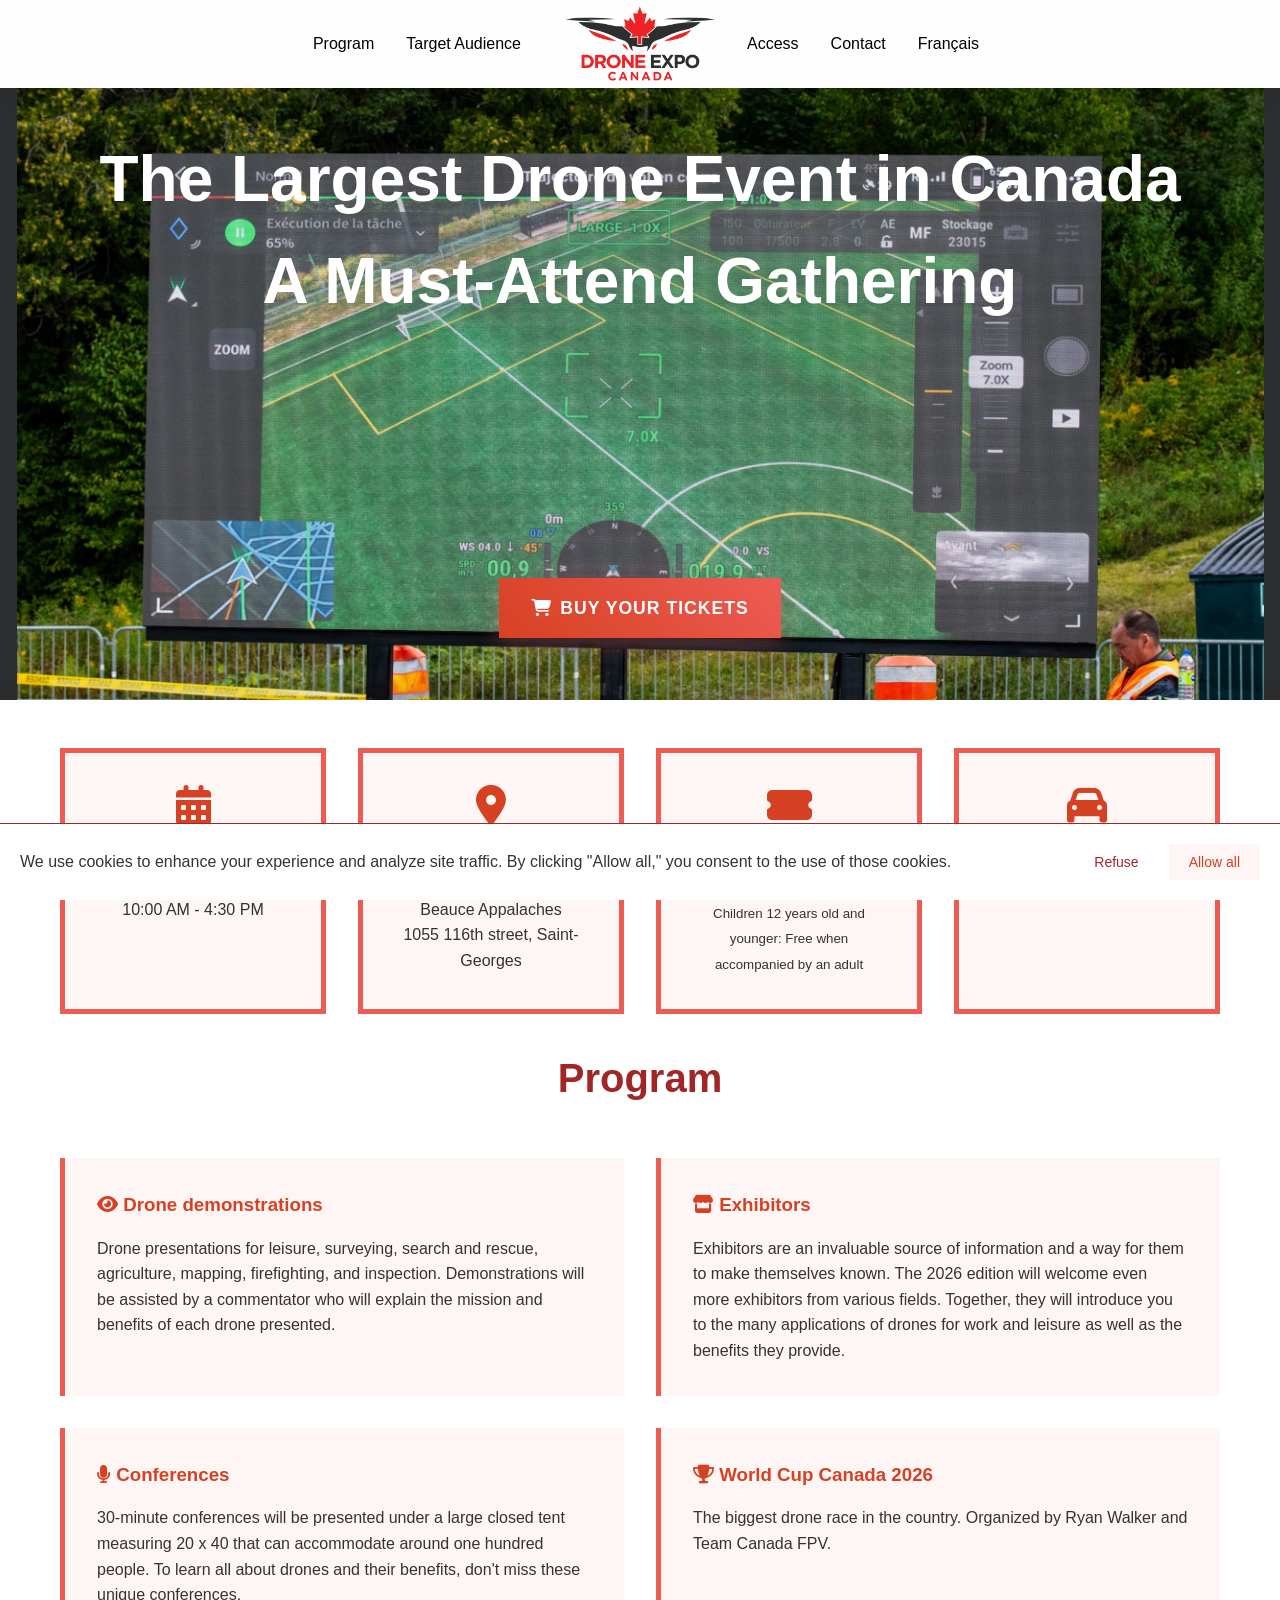
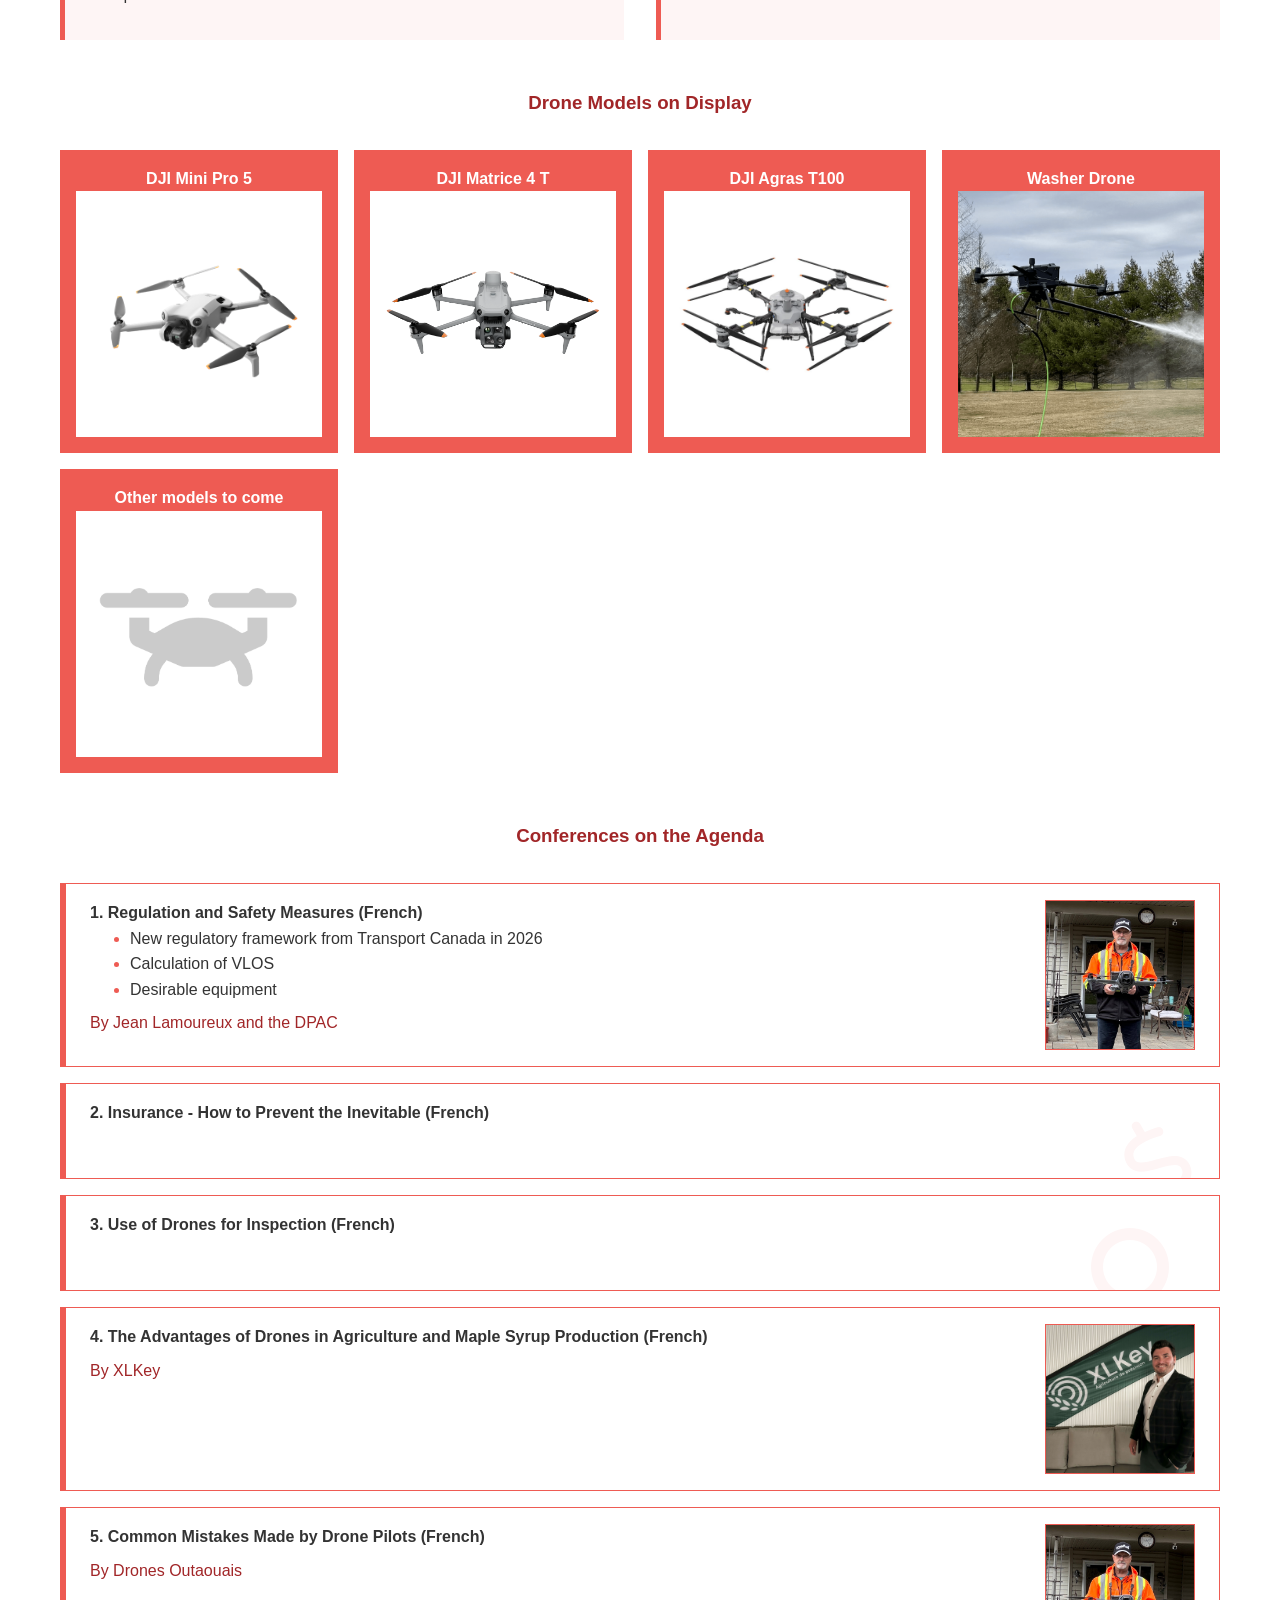
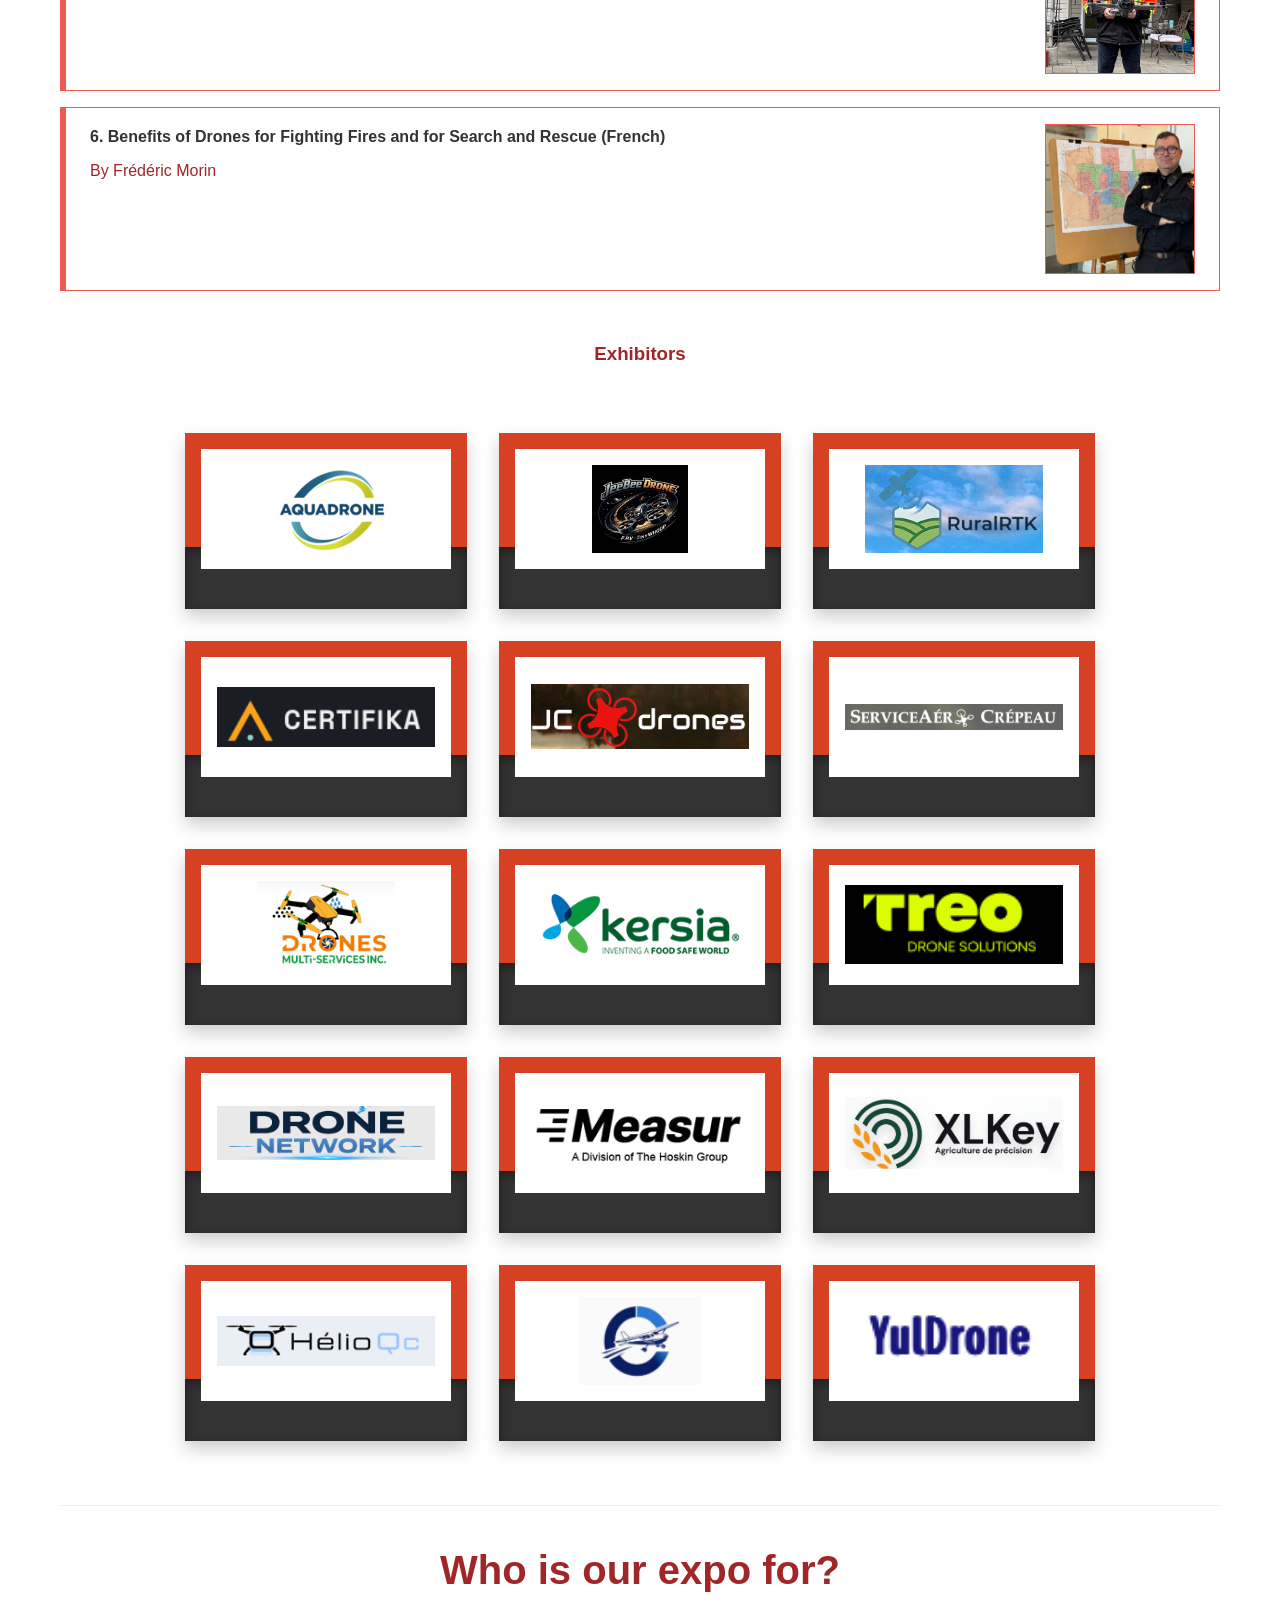
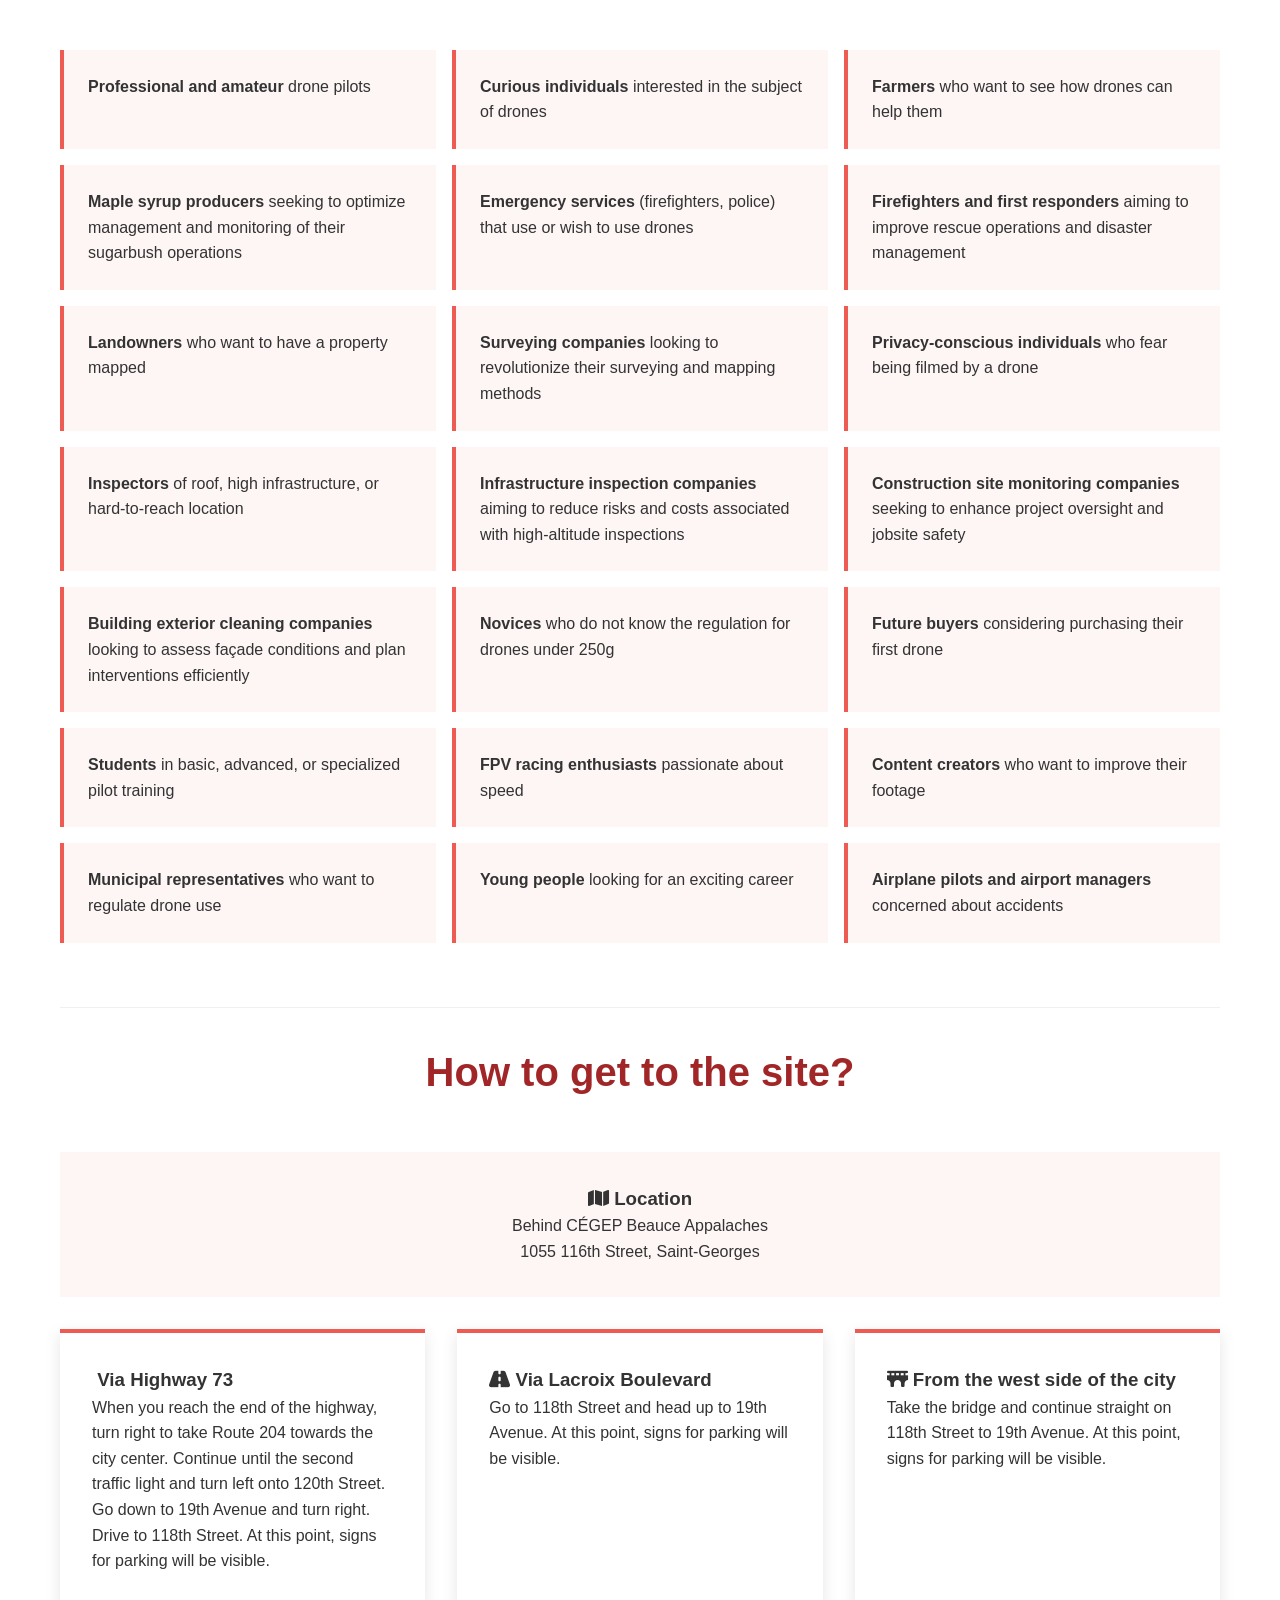
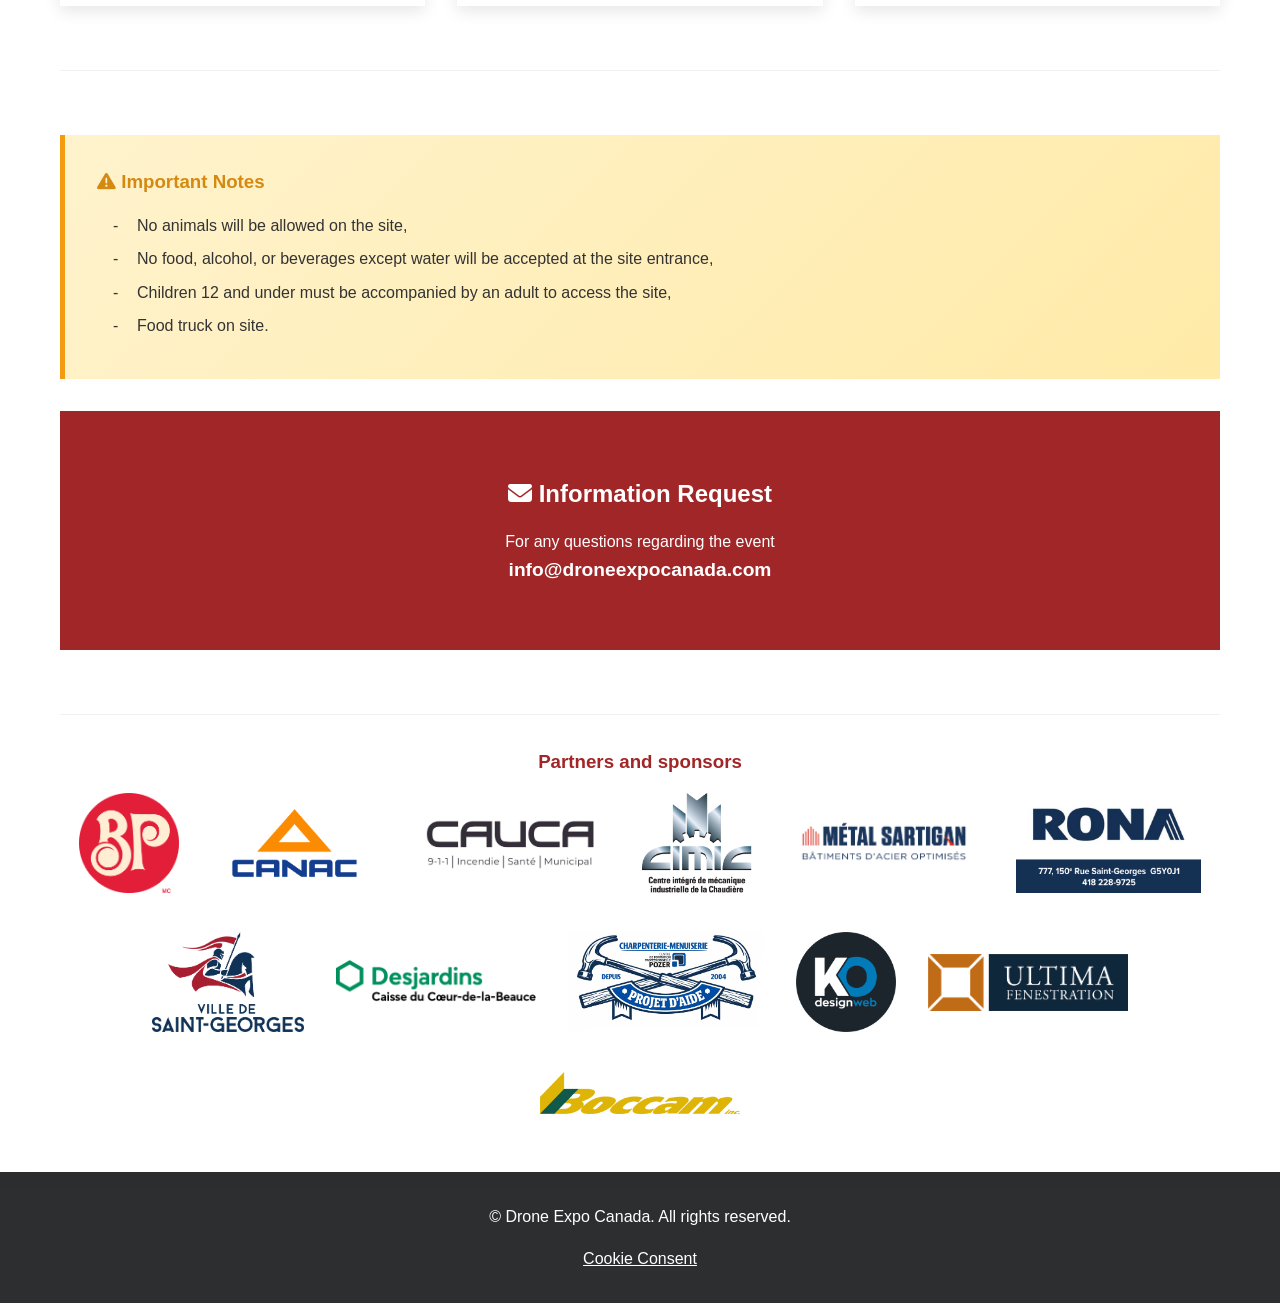
==== en/index.html @ 2b0d17dc "Changed festival for expo" ====
<!DOCTYPE html>
<html lang="en">
  <head>
    <meta charset="UTF-8">
    <meta name="viewport" content="width=device-width, initial-scale=1.0">
    <meta name="og:image" content="/assets/dec_red_background.png">
    <title>Drone Expo Canada</title>
    <link href="https://cdnjs.cloudflare.com/ajax/libs/font-awesome/6.4.0/css/all.min.css" rel="stylesheet">
    <link href="/main.css?v=20260529_1" rel="stylesheet">
  </head>
  <body>
    <header>
      <div class="container">
        <div class="header-content">
          <nav>
            <ul class="nav-links">
              <li>
                <a href="#programme"><span lang="en">Program</span><span lang="fr">Programme</span></a>
                <a href="#public"><span lang="en">Target Audience</span><span lang="fr">Public cible</span></a>
              </li>
              <li>
                <a class="logo" href="."></a>
              </li>
              <li>
                <a href="#acces"><span lang="en">Access</span><span lang="fr">Accès</span></a>
                <a href="#contact">Contact</a>
                <a class="locale-switcher" lang="fr" href="/en">English</a>
                <a class="locale-switcher" lang="en" href="/">Français</a>
              </li>
            </ul>
          </nav>
        </div>
      </div>
    </header>

    <section class="hero">
      <video id="hero-video" class="hero-video visible" playsinline muted autoplay>
        <source src="/assets/header_video.mp4" type="video/mp4">
      </video>

      <div class="container">
        <div class="hero-content">
          <!--
          <p class="hero-subtitle"
             style="background-color: rgba(0,0,0,0.7); border-radius: 10px; margin-top: 5rem; margin-bottom: 5rem">
            L'événement a lieu malgré la pluie. On vous attend en grand nombre!
            <br>
            <span style="font-size: 0.75em">(mis à jour le 30 août)</span>
          </p>
          -->
          <p lang="fr" class="hero-subtitle">
            Le plus gros événement de drones au Canada
            <br>
            Un rendez-vous à ne pas manquer
          </p>
          <p lang="en" class="hero-subtitle">
            The Largest Drone Event in Canada
            <br>
            A Must-Attend Gathering
          </p>

          <div class="cta-buttons">
            <a href="https://app.hi.events/event/3455/drone-expo-canada-2026" class="btn btn-primary">
              <i class="fas fa-shopping-cart"></i>
              <span lang="fr">Acheter vos billets</span>
              <span lang="en">Buy your tickets</span>
            </a>
            <!--
            <a href="/Stationnements%20PDF.pdf" target="_blank" class="btn btn-secondary">
              <i class="fas fa-map"></i>
              Stationnements (PDF)
            </a>
            -->
            <!--
            <a href="/Horaire%20de%20la%20journée%20Festival%20Drone%20Fan%20Québec.pdf" target="_blank"
               class="btn btn-secondary">
              <i class="fas fa-clock"></i>
              <span lang="fr">Horaire (PDF)</span>
              <span lang="en">Schedule (PDF)</span>
            </a>
            -->
          </div>

        </div>
      </div>
    </section>

    <div class="main-content">
      <div class="container">
        <div class="event-details">
          <div class="detail-card">
            <i class="fas fa-calendar-alt"></i>
            <h3>Date</h3>
            <p lang="fr">29 août 2026<br>10h00 - 16h30</p>
            <p lang="en">August 29, 2026<br>10:00 AM - 4:30 PM</p>
          </div>
          <div class="detail-card">
            <i class="fas fa-map-marker-alt"></i>
            <h3 lang="fr">Lieu</h3>
            <h3 lang="en">Location</h3>
            <p lang="fr">Derrière le CÉGEP Beauce Appalaches<br>1055 116e Rue, Saint-Georges</p>
            <p lang="en">Behind the CÉGEP Beauce Appalaches<br>1055 116th street, Saint-Georges</p>
          </div>
          <div class="detail-card">
            <i class="fas fa-ticket-alt"></i>
            <h3 lang="fr">Billets</h3>
            <h3 lang="en">Tickets</h3>
            <p>20.00$<sup>+tx</sup><br>
              <small lang="fr">Enfants de 12 ans et moins: Gratuit lorsqu'accompagné d'un adulte</small>
              <small lang="en">Children 12 years old and younger: Free when accompanied by an adult</small>
            </p>
          </div>
          <div class="detail-card">
            <i class="fas fa-car"></i>
            <h3 lang="fr">Stationnements</h3>
            <h3 lang="en">Parkings</h3>
            <p lang="fr">Gratuit dans les endroits désignés</p>
            <p lang="en">Free in designated areas</p>
          </div>
        </div>

      </div>

      <div class="container">
        <section id="programme" class="section">
          <h2 lang="fr" class="section-title">Au programme</h2>
          <h2 lang="en" class="section-title">Program</h2>

          <div class="program-grid">
            <div class="program-card">
              <h3><i class="fas fa-eye"></i> <span lang="fr">Démonstrations de drones</span><span
                lang="en">Drone demonstrations</span></h3>
              <p
                lang="fr">Présentation de drones pour les loisirs, l’arpentage, la recherche de personnes perdues, l’agriculture, la cartographie, incendie et l’inspection. Les démonstrations seront assistées par un commentateur qui expliquera la mission et les avantages du drone présenté.</p>
              <p
                lang="en">Drone presentations for leisure, surveying, search and rescue, agriculture, mapping, firefighting, and inspection. Demonstrations will be assisted by a commentator who will explain the mission and benefits of each drone presented.</p>
            </div>

            <div class="program-card">
              <h3><i class="fas fa-store"></i> <span lang="fr">Exposants</span><span lang="en">Exhibitors</span></h3>
              <p
                lang="fr">Les exposants représentent une source d’information inestimable et un moyen pour ceux-ci de se faire connaître. L’édition 2026 accueillera encore plus d’exposants de domaines variés. Ensemble, ils vous feront découvrir les nombreuses applications des drones pour le travail et pour les loisirs ainsi que les bénéfices qu’ils apportent.</p>
              <p
                lang="en">Exhibitors are an invaluable source of information and a way for them to make themselves known. The 2026 edition will welcome even more exhibitors from various fields. Together, they will introduce you to the many applications of drones for work and leisure as well as the benefits they provide.</p>
            </div>

            <div class="program-card">
              <h3><i class="fas fa-microphone"></i> <span lang="fr">Conférences</span><span lang="en">Conferences</span>
              </h3>
              <p
                lang="fr">Des conférences de 30 minutes seront présentées sous une grande tente de 20 x 40 fermée qui peut accommoder une centaine de personnes. Pour tout savoir sur les drones et leurs bénéfices, ne manquez pas ces conférences uniques.</p>
              <p
                lang="en">30-minute conferences will be presented under a large closed tent measuring 20 x 40 that can accommodate around one hundred people. To learn all about drones and their benefits, don't miss these unique conferences.</p>
            </div>

            <div class="program-card">
              <h3><i class="fas fa-trophy"></i> <span lang="fr">Coupe du monde Canada 2026</span><span
                lang="en">World Cup Canada 2026</span></h3>
              <p lang="fr">La plus grande course de drones au pays. Organisée par Ryan Walker et Team Canada FPV.</p>
              <p lang="en">The biggest drone race in the country. Organized by Ryan Walker and Team Canada FPV.</p>
            </div>
          </div>

          <div style="margin-top: 3rem;">
            <h3 lang="fr" class="subsection-title">Modèles de drones en démonstration</h3>
            <h3 lang="en" class="subsection-title">Drone Models on Display</h3>
            <div class="drone-models">
              <div class="drone-model">
                DJI Mini Pro 5
                <div class="drone-model-img" style="background-image: url('/assets/DJI Mini Pro 5.png')"></div>
              </div>
              <div class="drone-model">
                DJI Matrice 4 T
                <div class="drone-model-img" style="background-image: url('/assets/DJI Matrice 4 T.webp')"></div>
              </div>
              <div class="drone-model">
                DJI Agras T100
                <div class="drone-model-img" style="background-image: url('/assets/DJI Agras T100.webp')"></div>
              </div>
              <div class="drone-model">
                <span lang="fr">Drone Nettoyeur</span>
                <span lang="en">Washer Drone</span>
                <div class="drone-model-img" style="background-image: url('/assets/drone_nettoyeur.png')"></div>
              </div>
              <div class="drone-model">
                <span lang="fr">Autres modèles à venir</span>
                <span lang="en">Other models to come</span>
                <div class="drone-model-img"
                     style="background-image: url('/assets/no drone.png')"></div>
              </div>
            </div>
          </div>


          <div style="margin-top: 3rem;">
            <h3 lang="fr" class="subsection-title">Conférences au programme</h3>
            <h3 lang="en" class="subsection-title">Conferences on the Agenda</h3>
            <div class="conferences">
              <!--
              <div class="conference" style="text-align: center">
                <h4>À venir</h4>
              </div>
              -->
              <div class="conference">
                <div>
                  <h4 lang="fr">1. Règlementation et mesures de sécurité</h4>
                  <h4 lang="en">1. Regulation and Safety Measures (French)</h4>
                  <ul lang="fr" class="conference-points">
                    <li>Nouveau cadre règlementaire de Transport Canada en 2026</li>
                    <li>Calcul du VLOS</li>
                    <li>Équipements souhaitables</li>
                  </ul>
                  <ul lang="en" class="conference-points">
                    <li>New regulatory framework from Transport Canada in 2026</li>
                    <li>Calculation of VLOS</li>
                    <li>Desirable equipment</li>
                  </ul>
                  <p lang="fr" class="conference-presenter">Par Jean Lamoureux et la DPAC</p>
                  <p lang="en" class="conference-presenter">By Jean Lamoureux and the DPAC</p>
                </div>
                <div class="conference-presenter-picture">
                  <img src="/assets/conference/jean_lamoureux.jpg" alt="Jean Lamoureux">
                </div>
              </div>
              <div class="conference">
                <div>
                  <h4 lang="fr">2. Assurances - Comment prévenir l'inévitable</h4>
                  <h4 lang="en">2. Insurance - How to Prevent the Inevitable (French)</h4>
                </div>
                <i class="far fa-dollar"></i>
              </div>
              <div class="conference">
                <div>
                  <h4 lang="fr">3. Utilisation de drones pour l’inspection</h4>
                  <h4 lang="en">3. Use of Drones for Inspection (French)</h4>
                </div>
                <i style="transform: none" class="fas fa-magnifying-glass"></i>
              </div>
              <div class="conference">
                <div>
                  <h4 lang="fr">4. Les avantages des drones en agriculture et en acériculture</h4>
                  <h4 lang="en">4. The Advantages of Drones in Agriculture and Maple Syrup Production (French)</h4>
                  <p lang="fr" class="conference-presenter">Par XLKey</p>
                  <p lang="en" class="conference-presenter">By XLKey</p>
                </div>
                <div class="conference-presenter-picture">
                  <img src="/assets/conference/Victor_XLKey.jpeg" alt="Victor">
                </div>
              </div>
              <div class="conference">
                <div>
                  <h4 lang="fr">5. Les erreurs communes des pilotes de drones</h4>
                  <h4 lang="en">5. Common Mistakes Made by Drone Pilots (French)</h4>
                  <p lang="fr" class="conference-presenter">Par Drones Outaouais</p>
                  <p lang="en" class="conference-presenter">By Drones Outaouais</p>
                </div>
                <div class="conference-presenter-picture">
                  <img src="/assets/conference/jean_lamoureux.jpg" alt="Jean Lamoureux">
                </div>
              </div>
              <div class="conference">
                <div>
                  <h4
                    lang="fr">6. Bénéfices des drones pour combattre les incendies et pour la recherche et le sauvetage</h4>
                  <h4 lang="en">6. Benefits of Drones for Fighting Fires and for Search and Rescue (French)</h4>
                  <p lang="fr" class="conference-presenter">Par Frédéric Morin</p>
                  <p lang="en" class="conference-presenter">By Frédéric Morin</p>
                </div>
                <div class="conference-presenter-picture">
                  <img src="/assets/conference/frederic_morin.jpg" alt="Frédéric Morin">
                </div>
              </div>
              <!--
              <div class="conference">
                <h4 lang="fr">7. Les drones terrestres et leur utilisation pour le travail</h4>
                <h4 lang="en">7. Ground Drones and Their Use for Work (French)</h4>
                <p lang="fr" class="conference-presenter">Par Inspecvision et Tesselate Robotics</p>
                <p lang="en" class="conference-presenter">By Inspecvision and Tesselate Robotics</p>
                <i class="fas fa-toolbox"></i>
              </div>
              -->
              <!--
              <div class="conference">
                <h4 lang="fr">8. Utilisation des drones par les forces armées canadiennes</h4>
                <h4 lang="en">8. Use of Drones by the Canadian Armed Forces (French)</h4>
                <i class="fas fa-jet-fighter"></i>
              </div>
              -->
            </div>

            <!--
            <div class="conference-animator">
              <div class="animator-img"></div>
              <div class="animator-name">
                <div>Animateur de la journée</div>
                <div>Monsieur Hugues Drouin</div>
              </div>
            </div>
            -->
          </div>

          <div style="margin-top: 3rem;">
            <h3 lang="fr" class="subsection-title">Exposants</h3>
            <h3 lang="en" class="subsection-title">Exhibitors</h3>
            <div class="exhibitors">
              <div class="exhibitor">
                <img src="/assets/exhibitors/Aquadrone.png" alt="Aquadrone">
              </div>

              <div class="exhibitor">
                <img src="/assets/exhibitors/JB Drone.jpg" alt="JB Drone">
              </div>

              <div class="exhibitor">
                <img src="/assets/exhibitors/Rural RTK.png" alt="Rural RTK">
              </div>

              <div class="exhibitor">
                <img src="/assets/exhibitors/Certifika.png" alt="Certifika">
              </div>

              <div class="exhibitor">
                <img src="/assets/exhibitors/JC Drones.png" alt="JC Drones">
              </div>

              <div class="exhibitor">
                <img src="/assets/exhibitors/Service aero crepeau.png" alt="Service aero crepeau">
              </div>

              <div class="exhibitor">
                <img src="/assets/exhibitors/DRone multi services.png" alt="DRone multi services">
              </div>

              <div class="exhibitor">
                <img src="/assets/exhibitors/Kersia Group.png" alt="Kersia Group">
              </div>

              <div class="exhibitor">
                <img src="/assets/exhibitors/Treo.png" alt="Treo">
              </div>

              <div class="exhibitor">
                <img src="/assets/exhibitors/Drone network.png" alt="Drone network">
              </div>

              <div class="exhibitor">
                <img src="/assets/exhibitors/Measur.png" alt="Measur">
              </div>

              <div class="exhibitor">
                <img src="/assets/exhibitors/XLKey.png" alt="XLKey">
              </div>

              <div class="exhibitor">
                <img src="/assets/exhibitors/Helio QC.png" alt="Helio QC">
              </div>

              <div class="exhibitor">
                <img src="/assets/exhibitors/OC Aviation.png" alt="OC Aviation">
              </div>

              <div class="exhibitor">
                <img src="/assets/exhibitors/Yul drone.png" alt="Yul drone">
              </div>
            </div>
          </div>


          <!--
          <div style="margin-top: 3rem;">
            <div class="peek-items">
              <div class="peek-item">
                <h3 class="subsection-title">Notre festival</h3>
                <div class="video-container">
                  <iframe class="video-iframe"
                          src="https://www.youtube-nocookie.com/embed/rpnWPI9SK_M?si=GjltU2GdcyCDZj83"
                          title="YouTube video player" frameborder="0"
                          allow="accelerometer; autoplay; clipboard-write; encrypted-media; gyroscope; picture-in-picture; web-share"
                          referrerpolicy="strict-origin-when-cross-origin" allowfullscreen></iframe>
                </div>
              </div>

              <div class="peek-item">
                <h3 class="subsection-title" id="fpv-race">Exemple de course FPV</h3>
                <div class="video-container">
                  <iframe class="video-iframe"
                          src="https://www.youtube-nocookie.com/embed/WiyzA_hJANQ?si=qa27IxmQ39Maluqu"
                          title="YouTube video player" frameborder="0"
                          allow="accelerometer; autoplay; clipboard-write; encrypted-media; gyroscope; picture-in-picture; web-share"
                          referrerpolicy="strict-origin-when-cross-origin" allowfullscreen></iframe>
                </div>
              </div>

              <div class="peek-item">
                <h3 class="subsection-title">Un drone sous-marin</h3>
                <div class="video-container">
                  <iframe class="video-iframe"
                          src="https://www.youtube-nocookie.com/embed/E4jRosj1zVI?si=k-lC-u8cbRKagCvc"
                          title="YouTube video player" frameborder="0"
                          allow="accelerometer; autoplay; clipboard-write; encrypted-media; gyroscope; picture-in-picture; web-share"
                          referrerpolicy="strict-origin-when-cross-origin" allowfullscreen></iframe>
                </div>
              </div>
            </div>
          </div>
          -->
        </section>

        <section id="public" class="section">
          <h2 lang="fr" class="section-title">À qui s'adresse notre expo?</h2>
          <h2 lang="en" class="section-title">Who is our expo for?</h2>

          <div class="audience-list">
            <div lang="fr" class="audience-item">
              <strong>Pilotes professionnels et amateurs</strong> de drones
            </div>
            <div lang="en" class="audience-item">
              <strong>Professional and amateur</strong> drone pilots
            </div>
            <div lang="fr" class="audience-item">
              <strong>Curieux</strong> qui ont de l'intérêt sur le sujet des drones
            </div>
            <div lang="en" class="audience-item">
              <strong>Curious individuals</strong> interested in the subject of drones
            </div>
            <div lang="fr" class="audience-item">
              <strong>Agriculteurs</strong> qui veulent voir comment les drones peuvent les aider
            </div>
            <div lang="en" class="audience-item">
              <strong>Farmers</strong> who want to see how drones can help them
            </div>
            <div lang="fr" class="audience-item">
              <strong>Acériculteurs</strong> qui cherchent à optimiser la gestion et la surveillance de leurs érablières
            </div>
            <div lang="en" class="audience-item">
              <strong>Maple syrup producers</strong> seeking to optimize management and monitoring of their sugarbush operations
            </div>
            <div lang="fr" class="audience-item">
              <strong>Services d'urgence</strong> (pompiers, policiers) qui utilisent ou souhaitent utiliser des drones
            </div>
            <div lang="en" class="audience-item">
              <strong>Emergency services</strong> (firefighters, police) that use or wish to use drones
            </div>
            <div lang="fr" class="audience-item">
              <strong>Pompiers et premiers répondants</strong> qui veulent améliorer les opérations de sauvetage et la gestion des sinistres
            </div>
            <div lang="en" class="audience-item">
              <strong>Firefighters and first responders</strong> aiming to improve rescue operations and disaster management
            </div>
            <div lang="fr" class="audience-item">
              <strong>Propriétaires terrains</strong> qui voudraient faire cartographier un terrain
            </div>
            <div lang="en" class="audience-item">
              <strong>Landowners</strong> who want to have a property mapped
            </div>
            <div lang="fr" class="audience-item">
              <strong>Entreprise d'arpentage</strong> qui cherchent à révolutionner leurs méthodes de relevé et de cartographie
            </div>
            <div lang="en" class="audience-item">
              <strong>Surveying companies</strong> looking to revolutionize their surveying and mapping methods
            </div>
            <div lang="fr" class="audience-item">
              <strong>Préoccupés par la vie privée</strong> qui craignent de se faire filmer par un drone
            </div>
            <div lang="en" class="audience-item">
              <strong>Privacy-conscious individuals</strong> who fear being filmed by a drone
            </div>
            <div lang="fr" class="audience-item">
              <strong>Inspecteurs</strong> de toits, d'infrastructures en hauteur ou de lieux difficiles d'accès
            </div>
            <div lang="en" class="audience-item">
              <strong>Inspectors</strong> of roof, high infrastructure, or hard-to-reach location
            </div>
            <div lang="fr" class="audience-item">
              <strong>Entreprise d'inspection d'infrastructure</strong> qui souhaitent réduire les risques et les coûts d'inspection en hauteur
            </div>
            <div lang="en" class="audience-item">
              <strong>Infrastructure inspection companies</strong> aiming to reduce risks and costs associated with high-altitude inspections
            </div>
            <div lang="fr" class="audience-item">
              <strong>Entreprise de surveillance de chantier</strong> qui veulent améliorer le suivi des travaux et la sécurité du site
            </div>
            <div lang="en" class="audience-item">
              <strong>Construction site monitoring companies</strong> seeking to enhance project oversight and jobsite safety
            </div>
            <div lang="fr" class="audience-item">
              <strong>Entreprise de nettoyage extérieur de bâtiment</strong> qui cherchent à évaluer l'état des façades et à planifier les interventions
            </div>
            <div lang="en" class="audience-item">
              <strong>Building exterior cleaning companies</strong> looking to assess façade conditions and plan interventions efficiently
            </div>
            <div lang="fr" class="audience-item">
              <strong>Néophytes</strong> qui ne connaissent pas la réglementation des drones de moins de 250g
            </div>
            <div lang="en" class="audience-item">
              <strong>Novices</strong> who do not know the regulation for drones under 250g
            </div>
            <div lang="fr" class="audience-item">
              <strong>Futurs acheteurs</strong> qui pensent acheter un premier drone
            </div>
            <div lang="en" class="audience-item">
              <strong>Future buyers</strong> considering purchasing their first drone
            </div>
            <div lang="fr" class="audience-item">
              <strong>Étudiants en formation</strong> de pilote de base, avancée ou spécialisée
            </div>
            <div lang="en" class="audience-item">
              <strong>Students</strong> in basic, advanced, or specialized pilot training
            </div>
            <div lang="fr" class="audience-item">
              <strong>Amateurs de courses FPV</strong> passionnés de vitesse
            </div>
            <div lang="en" class="audience-item">
              <strong>FPV racing enthusiasts</strong> passionate about speed
            </div>
            <div lang="fr" class="audience-item">
              <strong>Créateurs de contenu</strong> qui souhaitent améliorer leurs prises de vues
            </div>
            <div lang="en" class="audience-item">
              <strong>Content creators</strong> who want to improve their footage
            </div>
            <div lang="fr" class="audience-item">
              <strong>Représentants municipaux</strong> qui souhaitent encadrer l'utilisation de drones
            </div>
            <div lang="en" class="audience-item">
              <strong>Municipal representatives</strong> who want to regulate drone use
            </div>
            <div lang="fr" class="audience-item">
              <strong>Jeunes</strong> qui recherchent un métier palpitant
            </div>
            <div lang="en" class="audience-item">
              <strong>Young people</strong> looking for an exciting career
            </div>
            <div lang="fr" class="audience-item">
              <strong>Pilotes d'avions et gestionnaires d'aéroport</strong> qui craignent les accidents
            </div>
            <div lang="en" class="audience-item">
              <strong>Airplane pilots and airport managers</strong> concerned about accidents
            </div>
          </div>
        </section>

        <section id="acces" class="section">
          <h2 lang="fr" class="section-title">Comment se rendre sur le site?</h2>
          <h2 lang="en" class="section-title">How to get to the site?</h2>

          <div class="map-container">
            <h3 lang="fr"><i class="fas fa-map"></i> Localisation</h3>
            <h3 lang="en"><i class="fas fa-map"></i> Location</h3>
            <p lang="fr">Derrière le CÉGEP Beauce Appalaches<br>1055 116e Rue, Saint-Georges</p>
            <p lang="en">Behind CÉGEP Beauce Appalaches<br>1055 116th Street, Saint-Georges</p>
          </div>

          <div class="directions">
            <div class="direction-card">
              <h3 lang="fr"><i class="fas fa-highway"></i> Par l'autoroute 73</h3>
              <h3 lang="en"><i class="fas fa-highway"></i> Via Highway 73</h3>
              <p
                lang="fr">Lorsque vous arrivez au bout de l'autoroute, tournez à droite pour prendre la route 204 en direction du centre-ville. Continuez jusqu'au deuxième feu de circulation et tournez à gauche sur la 120e rue. Descendez jusqu'à la 19e avenue et tournez à droite. Roulez jusqu'à la 118e rue. À ce moment des indications pour les stationnements seront visibles.</p>
              <p
                lang="en">When you reach the end of the highway, turn right to take Route 204 towards the city center. Continue until the second traffic light and turn left onto 120th Street. Go down to 19th Avenue and turn right. Drive to 118th Street. At this point, signs for parking will be visible.</p>
            </div>

            <div class="direction-card">
              <h3 lang="fr"><i class="fas fa-road"></i> Par le boulevard Lacroix</h3>
              <h3 lang="en"><i class="fas fa-road"></i> Via Lacroix Boulevard</h3>
              <p
                lang="fr">Allez jusqu'à la 118e rue et montez jusqu'à la 19e avenue. À ce moment des indications pour les stationnements seront visibles.</p>
              <p
                lang="en">Go to 118th Street and head up to 19th Avenue. At this point, signs for parking will be visible.</p>
            </div>

            <div class="direction-card">
              <h3 lang="fr"><i class="fas fa-bridge"></i> Par le côté ouest de la ville</h3>
              <h3 lang="en"><i class="fas fa-bridge"></i> From the west side of the city</h3>
              <p
                lang="fr">Prendre le pont et continuer tout droit sur la 118e rue jusqu'à la 19e avenue. À ce moment des indications pour les stationnements seront visibles.</p>
              <p
                lang="en">Take the bridge and continue straight on 118th Street to 19th Avenue. At this point, signs for parking will be visible.</p>
            </div>

          </div>
        </section>

        <section id="contact" class="section">
          <div class="notes-section">
            <h3 lang="fr"><i class="fas fa-exclamation-triangle"></i> Notes importantes</h3>
            <h3 lang="en"><i class="fas fa-exclamation-triangle"></i> Important Notes</h3>
            <ul lang="fr" class="notes-list">
              <li>Aucun animal sur le site ne sera permis,</li>
              <li>Aucune nourriture, alcool, breuvages sauf de l'eau ne seront acceptés à l'entrée du site,</li>
              <li>Les enfants de 12 ans et moins doivent être accompagnés d'un adulte pour accéder au site,</li>
              <li>Camion cantine (food truck) sur place.</li>
            </ul>
            <ul lang="en" class="notes-list">
              <li>No animals will be allowed on the site,</li>
              <li>No food, alcohol, or beverages except water will be accepted at the site entrance,</li>
              <li>Children 12 and under must be accompanied by an adult to access the site,</li>
              <li>Food truck on site.</li>
            </ul>
          </div>
          <div class="contact-section">
            <h2 lang="fr"><i class="fas fa-envelope"></i> Demande d'information</h2>
            <h2 lang="en"><i class="fas fa-envelope"></i> Information Request</h2>
            <p lang="fr">Pour toute question concernant l'événement</p>
            <p lang="en">For any questions regarding the event</p>
            <a href="mailto:info@droneexpocanada.com">info@droneexpocanada.com</a>
          </div>
        </section>

        <section class="section" style="text-align: center; padding: 2rem 0;">
          <h3 lang="fr" style="color: var(--dfq-red); margin-bottom: 1rem;">Partenaires et commanditaires</h3>
          <h3 lang="en" style="color: var(--dfq-red); margin-bottom: 1rem;">Partners and sponsors</h3>

          <ul class="sponsor-grid">
            <!--
            <li class="sponsor"
                style="padding: 40px 70px; background-color: var(--dfq-red-l4); border-radius: 0.5rem; color: var(--dfq-red-l1)">
              À venir
            </li>
            -->
            <li class="sponsor">
              <img src="/assets/sponsor/boston_pizza.png" alt="Boston Pizza">
            </li>
            <li class="sponsor">
              <img src="/assets/sponsor/canac.png" alt="CANAC">
            </li>
            <li class="sponsor">
              <img src="/assets/sponsor/cauca.jpg" alt="CAUCA">
            </li>
            <li class="sponsor">
              <img src="/assets/sponsor/cimic.bmp" alt="CIMIC">
            </li>
            <li class="sponsor">
              <img src="/assets/sponsor/metal_sartigan.png" alt="Métal Sartigan">
            </li>
            <li class="sponsor">
              <img src="/assets/sponsor/rona.png" alt="RONA">
            </li>
            <li class="sponsor">
              <img src="/assets/sponsor/ville_saint_georges.png" alt="Ville de Saint-Georges">
            </li>
            <li class="sponsor">
              <img src="/assets/sponsor/desjardins.png" alt="Desjardins">
            </li>
            <li class="sponsor">
              <img src="/assets/sponsor/pozer_projet_aide.jpg" alt="Pozer">
            </li>
            <li class="sponsor">
              <img src="/assets/sponsor/ko.jpg" alt="KO">
            </li>
            <li class="sponsor">
              <img src="/assets/sponsor/ultima.png" alt="ULTIMA">
            </li>
            <li class="sponsor">
              <img src="/assets/sponsor/boccam.png" alt="Boccam">
            </li>
          </ul>
        </section>
      </div>
    </div>

    <footer>
      <div class="container">
        <p lang="fr">&copy; Drone Expo Canada. Tous droits réservés.</p>
        <p lang="en">&copy; Drone Expo Canada. All rights reserved.</p>

        <nav>
          <a lang="fr" href="/press.html">Communiqués de presse</a>
          <a href="#" id="cookie-btn"><span lang="fr">Consentement aux cookies</span><span
            lang="en">Cookie Consent</span></a>
        </nav>
      </div>
    </footer>

    <script>
        const heroVideo = document.getElementById("hero-video");

        heroVideo.addEventListener("ended", function() {
            heroVideo.classList.add("hidden");
        });

        // Fallback for autoplay issues
        heroVideo.addEventListener("play", function() {
            heroVideo.classList.remove("hidden");
        });

        // Smooth scrolling for navigation links
        document.querySelectorAll("a[href^=\"#\"]").forEach(anchor => {
            anchor.addEventListener("click", function(e) {
                e.preventDefault();
                try {
                    const target = document.querySelector(this.getAttribute("href"));
                    if(target) {
                        target.scrollIntoView({
                            behavior: "smooth",
                            block: "start",
                        });
                    }
                } catch(e) {
                    // It doesn't matter
                }
            });
        });

        // Animate cards on scroll
        const observerOptions = {
            threshold: 0.1,
            rootMargin: "0px 0px -50px 0px",
        };

        const observer = new IntersectionObserver(function(entries) {
            entries.forEach(entry => {
                if(entry.isIntersecting) {
                    entry.target.style.opacity = "1";
                    entry.target.style.transform = "translateY(0)";
                }
            });
        }, observerOptions);

        document.querySelectorAll(".program-card, .detail-card, .audience-item").forEach(card => {
            card.style.opacity = "0";
            card.style.transform = "translateY(30px)";
            card.style.transition = "opacity 0.6s ease, transform 0.6s ease";
            observer.observe(card);
        });
    </script>

    <cookie-consent ga-id="G-ELBE2LBZTX" pixel-id="1461013865706791"></cookie-consent>
    <script src="/cookies.js?v=20260518_1"></script>
    <script>
        document.getElementById("cookie-btn").addEventListener("click", function() {
            document.querySelector("cookie-consent").reopen();
        });
    </script>
  </body>
</html>
---- main.css ----
html[lang]:not([lang="en"]) *[lang="en"] {
    display: none !important;
}

html[lang]:not([lang="fr"]) *[lang="fr"] {
    display: none !important;
}

* {
    margin: 0;
    padding: 0;
    box-sizing: border-box;
    --dec-white: #fefefe;
    --dec-grey: #2c2e30;
    --dfq-red: hsl(359, 62%, 39%);
    --dfq-red-l1: hsl(10, 72%, 49%);
    --dfq-red-l3: hsl(3, 82%, 63%);
    --dfq-red-l3_5: hsl(3, 85%, 78%);
    --dfq-red-l4: hsl(0, 90%, 94%);
    --dfq-red-l5: hsl(0, 90%, 98%);
    --dfq-blue-d5: #2c3e50;
}

body {
    font-family: "Roboto", Tahoma, Geneva, Verdana, sans-serif;
    line-height: 1.6;
    color: #333333;
    min-height: 100vh;
    display: flex;
    flex-direction: column;
}

.container {
    max-width: 1200px;
    margin: 0 auto;
    padding: 0 20px;
}

/* Header */
header {
    background: var(--dec-white);
    backdrop-filter: blur(20px);
    box-shadow: 0 8px 32px rgba(0, 0, 0, 0.1);
    position: fixed;
    top: 0;
    z-index: 1000;
    width: 100%;
}

.header-content {
    display: flex;
    justify-content: space-between;
    align-items: center;
    padding: 0.25rem 0;
    flex-wrap: wrap;
    gap: 0 0.75rem;
}

.logo {
    position: relative;
    width: 150px;
    height: 80px;
    background-image: url("/assets/dec_dark_logo_small.png");
    background-size: 150px 150px;
    background-repeat: no-repeat;
    background-position: center center;
}

nav {
    margin: auto;
}

.nav-links {
    display: grid;
    grid-template-columns: 1fr auto 1fr;
    justify-items: center;
    align-items: center;
    gap: 2rem;
    list-style: none;
}

.nav-links li {
    display: flex;
    align-items: center;
    gap: 2rem;
}

.nav-links li:nth-child(1) {
    text-align: right;
}

.nav-links li:nth-child(2) {

}

.nav-links li:nth-child(3) {
    text-align: left;
}

.nav-links a {
    text-decoration: none;
    color: black;
    font-weight: 500;
    transition: all 0.3s ease;
    position: relative;
}

.nav-links a:hover:not(.logo) {
    color: var(--dfq-red);
    transform: translateY(-2px);
}

@keyframes float {
    0%, 100% {
        transform: translateY(0px) rotate(0deg);
    }
    50% {
        transform: translateY(-20px) rotate(180deg);
    }
}

/* Hero Section */
.hero {
    color: white;
    text-align: center;
    padding: 7rem 0;
    position: relative;
    overflow: hidden;
    background: url("/assets/dec_hero_image.jpg");
    background-repeat: no-repeat;
    background-size: contain;
    background-color: var(--dec-grey);
    background-position: center;
    height: 750px;
}

.hero .container {
    height: 100%;
    max-width: unset;
}

.hero-video {
    position: absolute;
    top: 0;
    left: 0;
    width: 100%;
    height: 100%;
    object-fit: cover;
}

.hero-video {
    transition: opacity 0.3s ease;
    pointer-events: none;
}

.hero-content {
    position: relative;
    z-index: 2;
    display: flex;
    flex-direction: column;
    justify-content: space-between;
    align-items: center;
    height: 100%;
}

.hero-video.visible {
    opacity: 1;
}

.hero-video.hidden {
    opacity: 0;
}

.hero h1 {
    font-size: 3.5rem;
    margin-bottom: 1rem;
    text-shadow: 2px 2px 4px rgba(0, 0, 0, 0.3);
    animation: fadeInUp 1s ease-out;
}

.hero-subtitle {
    padding: 1rem 2rem;
    font-size: 4rem;
    margin-bottom: 2rem;
    opacity: 0.95;
    animation: fadeInUp 1s ease-out 0.2s both;
    color: white;
    font-weight: bold;
}

@keyframes fadeInUp {
    from {
        opacity: 0;
        transform: translateY(30px);
    }
    to {
        opacity: 1;
        transform: translateY(0);
    }
}

.event-details {
    text-align: center;
    display: grid;
    grid-template-columns: repeat(auto-fit, minmax(250px, 1fr));
    gap: 2rem;
    margin-top: 3rem;
}

.detail-card {
    background: var(--dfq-red-l5);
    backdrop-filter: blur(4px);
    padding: 2rem;
    border: 5px solid var(--dfq-red-l3);
}

.detail-card i {
    font-size: 2.5rem;
    margin-bottom: 1rem;
    color: var(--dfq-red-l1);
}

.cta-buttons {
    display: flex;
    gap: 1rem;
    justify-content: center;
    margin-top: 3rem;
    flex-wrap: wrap;
}

.btn {
    padding: 1rem 2rem;
    border: none;
    font-size: 1.1rem;
    font-weight: 600;
    text-decoration: none;
    display: inline-flex;
    align-items: center;
    gap: 0.5rem;
    transition: all 0.3s ease;
    cursor: pointer;
    text-transform: uppercase;
    letter-spacing: 1px;
}

.btn-primary {
    background: linear-gradient(45deg, var(--dfq-red-l1), var(--dfq-red-l3));
    color: white;
    box-shadow: 0 8px 25px rgba(255, 107, 107, 0.3);
}

.btn-primary:hover {
    transform: translateY(-3px);
    box-shadow: 0 15px 35px rgba(255, 107, 107, 0.4);
}

.btn-secondary {
    background: rgba(255, 255, 255, 0.2);
    color: white;
    border: 2px solid rgba(255, 255, 255, 0.3);
}

.btn-secondary:hover {
    background: rgba(255, 255, 255, 0.3);
    transform: translateY(-3px);
}

/* Main Content */
.main-content {
    background: white;
    margin: -50px 0 0 0;
    position: relative;
    z-index: 3;
    box-shadow: 0 -10px 30px rgba(0, 0, 0, 0.1);
    flex-grow: 1;
}

.main-content.no-hero {
    padding-top: 6rem;
}

.section {
    padding: 2rem 0;
    border-bottom: 1px solid #f0f0f0;
}

.section:last-child {
    border-bottom: none;
}

.section-title {
    font-size: 2.5rem;
    text-align: center;
    margin-bottom: 3rem;
    background: var(--dfq-red);
    -webkit-background-clip: text;
    -webkit-text-fill-color: transparent;
    background-clip: text;
}

.subsection-title {
    text-align: center;
    margin-bottom: 2rem;
    color: var(--dfq-red);
}

.program-grid {
    display: grid;
    grid-template-columns: repeat(auto-fit, minmax(500px, 1fr));
    gap: 2rem;
    margin-top: 2rem;
}

.program-card {
    background: var(--dfq-red-l5);
    padding: 2rem;
    border-left: 5px solid var(--dfq-red-l3);
    transition: all 0.3s ease;
    position: relative;
    overflow: hidden;
}

.program-card h3 {
    color: var(--dfq-red-l1);
    margin-bottom: 1rem;
    position: relative;
    z-index: 2;
}

.press-grid {
    display: grid;
    grid-template-columns: repeat(auto-fit, 1fr);
    gap: 2rem;
    margin-top: 2rem;
}

.press-card {
    background: var(--dfq-red-l5);
    padding: 2rem;
    border-left: 5px solid var(--dfq-red-l3);
    transition: all 0.3s ease;
    position: relative;
    overflow: hidden;
}

.press-card h3 {
    color: var(--dfq-red-l1);
    margin-bottom: 1rem;
    position: relative;
    z-index: 2;
}

.press-card a {
    color: var(--dfq-red);
}

.drone-models {
    display: grid;
    grid-template-columns: repeat(auto-fill, minmax(250px, 1fr));
    gap: 1rem;
    margin: 2rem 0;
}

.drone-model {
    background: var(--dfq-red-l3);
    color: white;
    padding: 1rem;
    text-align: center;
    font-weight: 600;
    transition: transform 0.3s ease;
}

.drone-model:hover {
    transform: scale(1.05);
}

.drone-model-img {
    width: 100%;
    aspect-ratio: 1/1;
    background-size: contain;
    background-position: center;
    background-color: white;
    background-repeat: no-repeat;
}


.conferences {
    display: flex;
    flex-direction: column;
    align-items: stretch;
    gap: 1rem;
    margin: 2rem 0;
}

.conference {
    position: relative;
    background: white;
    padding: 1rem 1.5rem;
    border: 1px solid var(--dfq-red-l3);
    border-left: 6px solid var(--dfq-red-l3);
    transition: all 0.3s ease;
    overflow: hidden;
    min-height: 6rem;
    display: flex;
    flex-direction: row;
    justify-content: space-between;
}

.conference h4, .conference ul {
    position: relative;
    z-index: 1;
}

.conference i {
    position: absolute;
    color: var(--dfq-red-l5);
    font-size: 6rem;
    transform: rotate(-30deg);
    top: 2rem;
    right: 2rem;
}

.conference ul {
    padding-left: 2.5rem;
}

.conference ul li::marker {
    color: var(--dfq-red-l3);
}

.conference-presenter {
    color: var(--dfq-red);
    padding-top: 0.5rem;
}

.conference-presenter-picture {
    width: 150px;
    height: 150px;
    overflow: hidden;
    flex-shrink: 0;
    border: 1px solid var(--dfq-red-l3);
}

.conference-presenter-picture img {
    width: 100%;
    height: 100%;
    object-fit: cover;
    display: block;
}

.exhibitors {
    display: flex;
    flex-wrap: wrap;
    justify-content: center;
    gap: 2rem;
    padding: 2rem;
}

.exhibitor {
    display: flex;
    flex-direction: column;
    align-items: center;
    padding: 0;
    background: linear-gradient(180deg, var(--dfq-red-l1) 0%, var(--dfq-red-l1) 65%, #333333 65%, #333333 100%);
    box-shadow: 0 8px 16px rgba(0, 0, 0, 0.2);
    transition: transform 0.2s ease, box-shadow 0.2s ease;
    min-width: 280px;
    position: relative;
}

.exhibitor::after {
    content: "";
    position: absolute;
    bottom: 0;
    left: 0;
    right: 0;
    height: 35%;
    background: #333333;
    box-shadow: inset 0 4px 12px rgba(0, 0, 0, 0.4);
}

.exhibitor img {
    background: white;
    object-fit: contain;
    width: 250px;
    height: 120px;
    padding: 1rem;
    margin: 1rem 1rem 2.5rem 1rem;
    position: relative;
    z-index: 1;
}

.peek-items {
    display: flex;
    flex-direction: row;
    justify-content: center;
    flex-wrap: wrap;
    align-items: center;
    gap: 1rem;
}

.peek-item h3 {
    margin-bottom: 1rem;
}

.peek-item .video-container {
    height: 315px;
    display: inline-block;
    border: 6px solid var(--dfq-red-l3);
    overflow: hidden;
    box-sizing: content-box;
}

.video-container .video-iframe {
    width: 560px;
    height: 315px;
}

.audience-list {
    display: grid;
    grid-template-columns: repeat(auto-fit, minmax(300px, 1fr));
    gap: 1rem;
    margin: 2rem 0;
}

.audience-item {
    background: var(--dfq-red-l5);
    padding: 1.5rem;
    border-left: 4px solid var(--dfq-red-l3);
    transition: all 0.3s ease;
}

.map-container {
    background: var(--dfq-red-l5);
    padding: 2rem;
    margin: 2rem 0;
    text-align: center;
}

.directions {
    display: grid;
    grid-template-columns: repeat(auto-fit, minmax(300px, 1fr));
    gap: 2rem;
    margin: 2rem 0;
}

.direction-card {
    background: white;
    padding: 2rem;
    box-shadow: 0 5px 15px rgba(0, 0, 0, 0.1);
    border-top: 4px solid var(--dfq-red-l3);
}

.notes-section {
    background: linear-gradient(135deg, #fff3cd 0%, #ffeaa7 100%);
    padding: 2rem;
    margin: 2rem 0;
    border-left: 5px solid #f39c12;
}

.notes-section h3 {
    color: #d68910;
    margin-bottom: 1rem;
}

.notes-list {
    list-style: none;
}

.notes-list li {
    margin: 0.5rem 1rem;
    padding-left: 1.5rem;
    position: relative;
}

.notes-list li::before {
    content: "-";
    position: absolute;
    left: 0;
}

.contact-section {
    background: var(--dfq-red);
    color: white;
    text-align: center;
    padding: 4rem 2rem;
    margin: 2rem 0;
}

.contact-section h2 {
    margin-bottom: 1rem;
}

.contact-section a {
    color: #ffffff;
    font-size: 1.2rem;
    font-weight: 600;
    text-decoration: none;
}

.contact-section a:hover {
    text-decoration: underline;
}

ul.sponsor-grid {
    display: flex;
    flex-wrap: wrap;
    justify-content: center;
    align-items: center;
    padding: 0;
    margin: 0;
    list-style-type: none;
    gap: 2rem;
}

li.sponsor {
    padding: 0;
    margin: 0;
}

li.sponsor img {
    max-width: 200px;
    max-height: 100px;
}

li.sponsor.rounded img {
    overflow: hidden;
}

/* Footer */
footer {
    background: var(--dec-grey);
    color: white;
    text-align: center;
    padding: 2rem 0;
}

footer nav {
    margin-top: 1rem;
}

footer nav a {
    display: block;
    text-decoration: underline;
    color: white;
    font-weight: 500;
    transition: all 0.3s ease;
    position: relative;
}

@media (max-width: 992px) {
    .hero-subtitle {
        font-size: 2.5rem;
    }
}

/* Responsive */
@media (max-width: 768px) {
    .logo {
        font-size: 1.5rem;
    }

    .hero {
        background-position: center;
        height: 600px;
    }

    .hero h1 {
        font-size: 2rem;
    }

    .hero-subtitle {
        font-size: 1.6rem;
    }

    nav {
        width: 100%;
    }

    .nav-links {
        display: flex;
        justify-content: space-between;
    }

    .nav-links li:first-child {
        display: none;
    }

    .nav-links li:last-child a:not(.locale-switcher) {
        display: none;
    }

    .cta-buttons {
        flex-direction: column;
        align-items: center;
    }

    .section-title {
        font-size: 2rem;
    }

    .video-container .video-iframe {
        width: 336px;
        height: 189px;
    }

    .peek-item .video-container {
        height: 189px;
    }

    .program-grid {
        grid-template-columns: repeat(auto-fit, minmax(300px, 1fr));
    }
}

.pulse {
    animation: pulse 2s infinite;
}

@keyframes pulse {
    0% {
        transform: scale(1);
    }
    50% {
        transform: scale(1.05);
    }
    100% {
        transform: scale(1);
    }
}

.video-link {
    display: inline-flex;
    align-items: center;
    gap: 0.5rem;
    color: var(--dfq-red-l1);
    text-decoration: none;
    font-weight: 600;
    transition: all 0.3s ease;
}

.video-link:hover {
    color: var(--dfq-red);
    transform: translateX(5px);
}
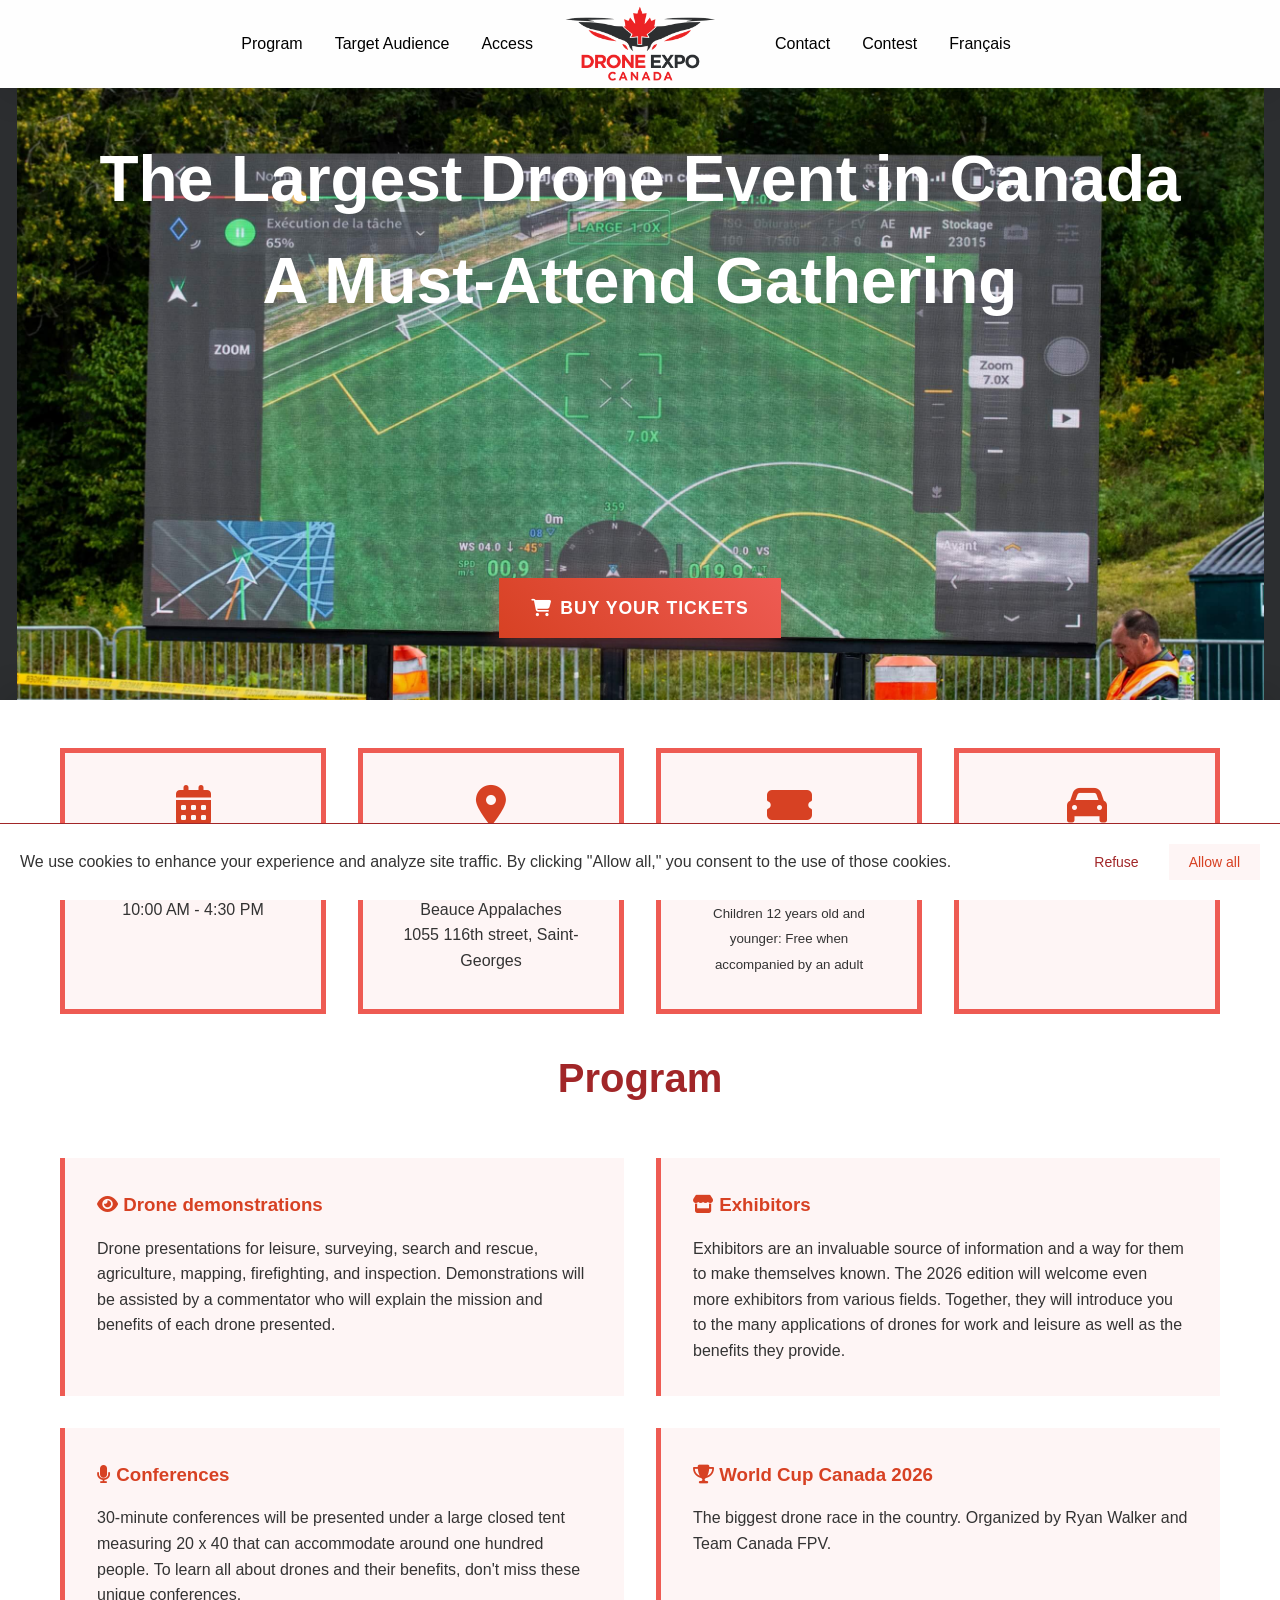
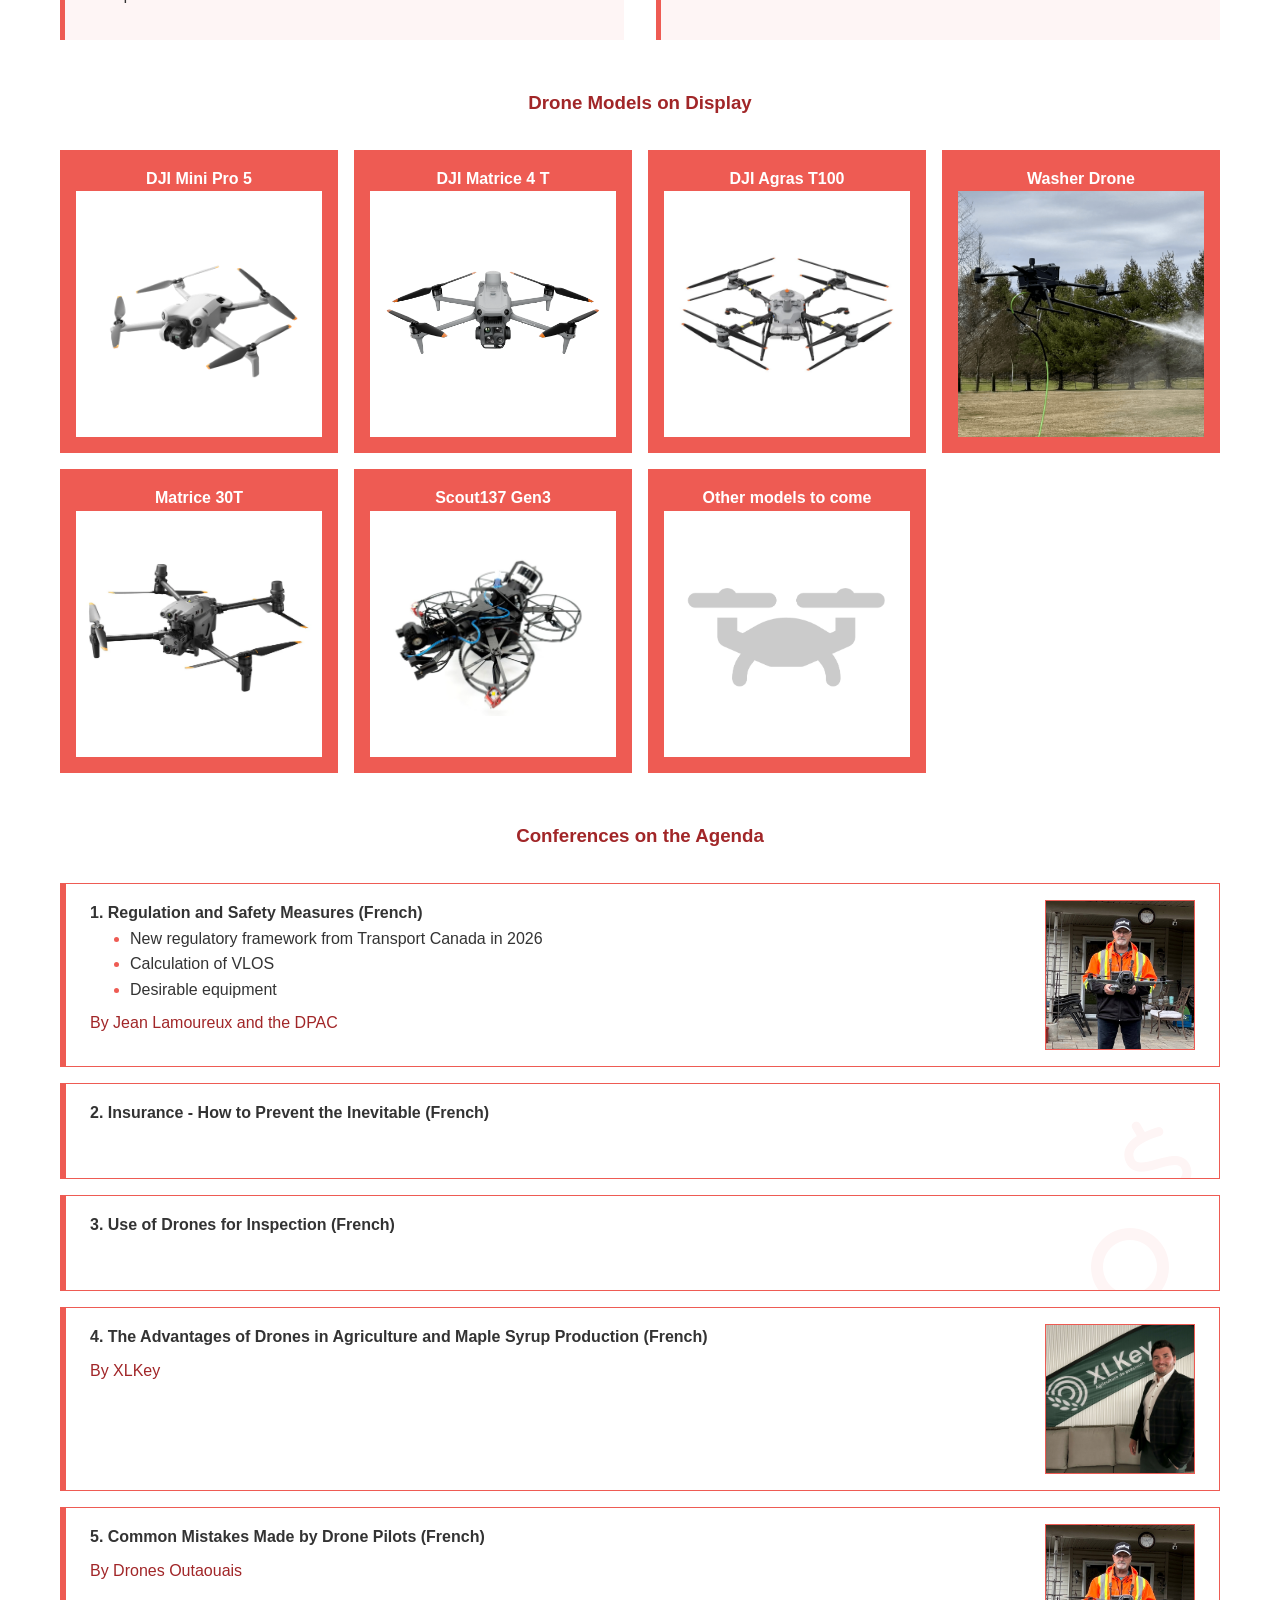
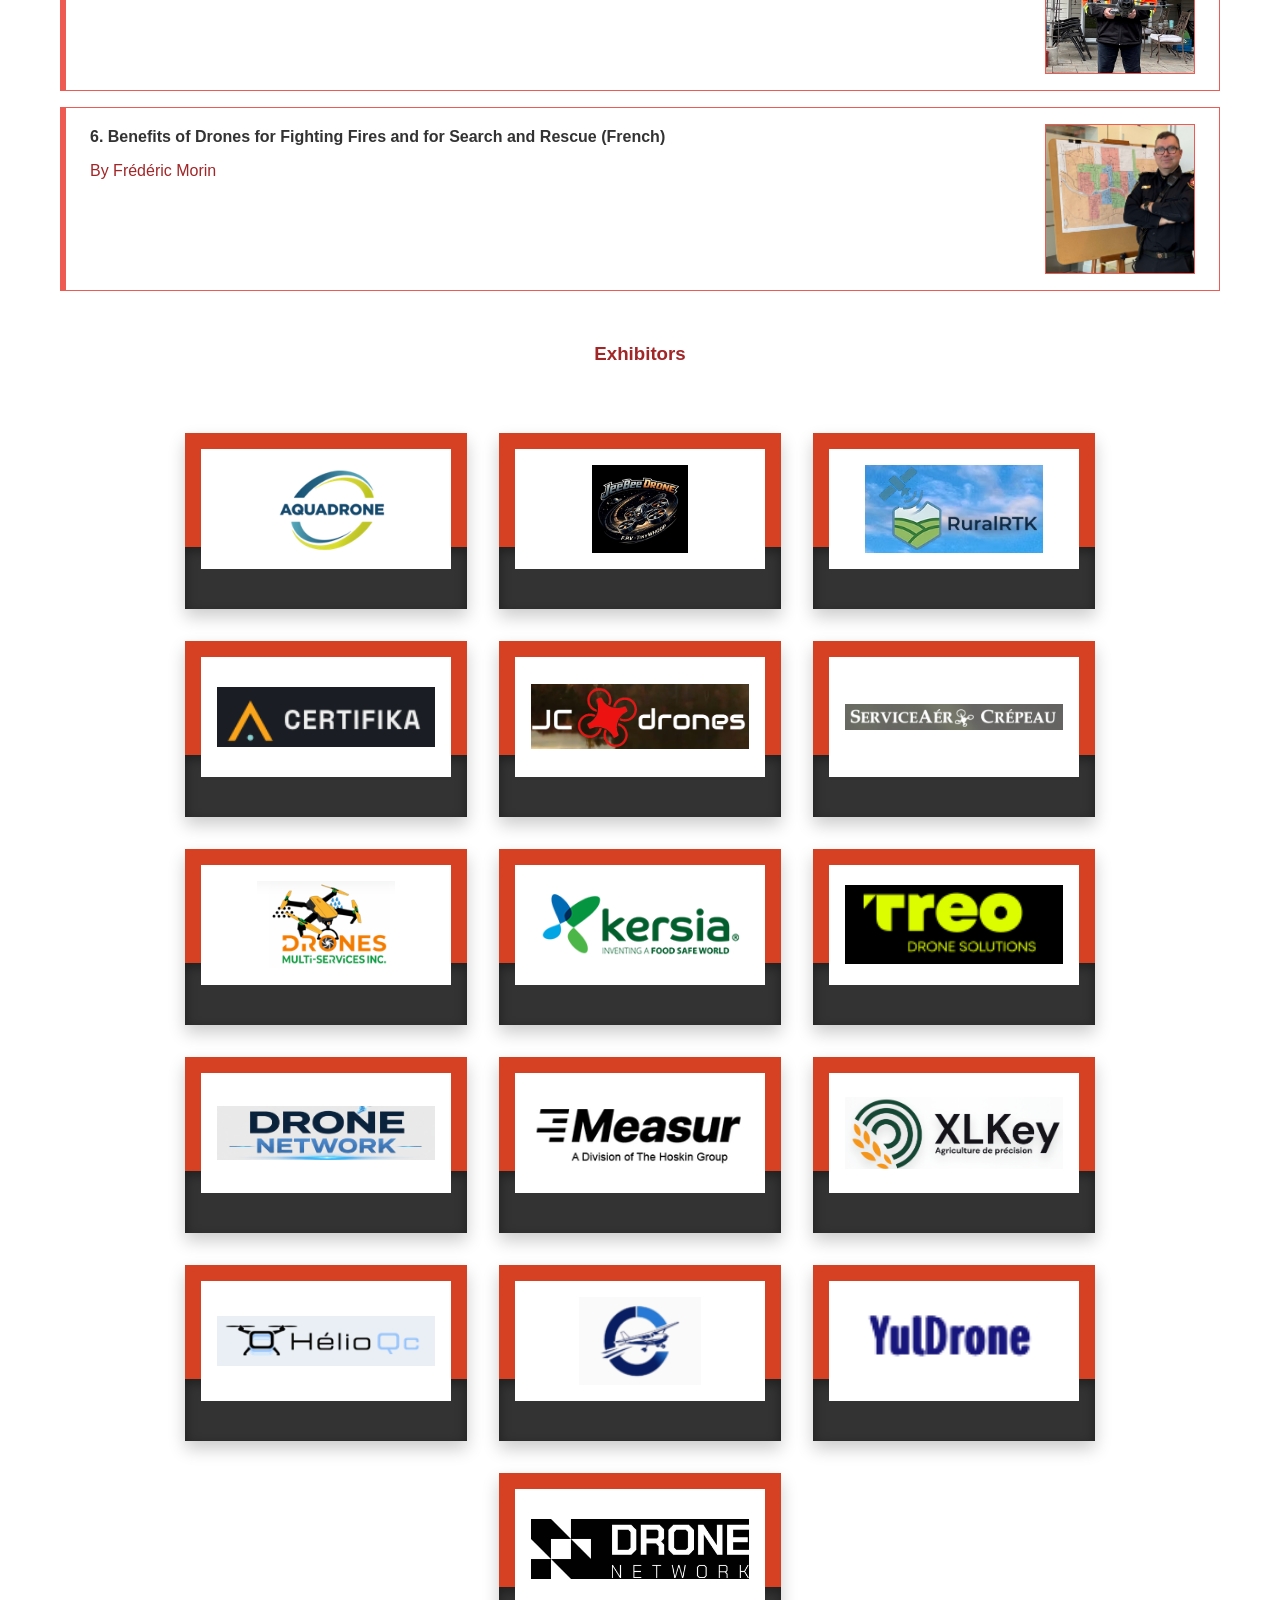
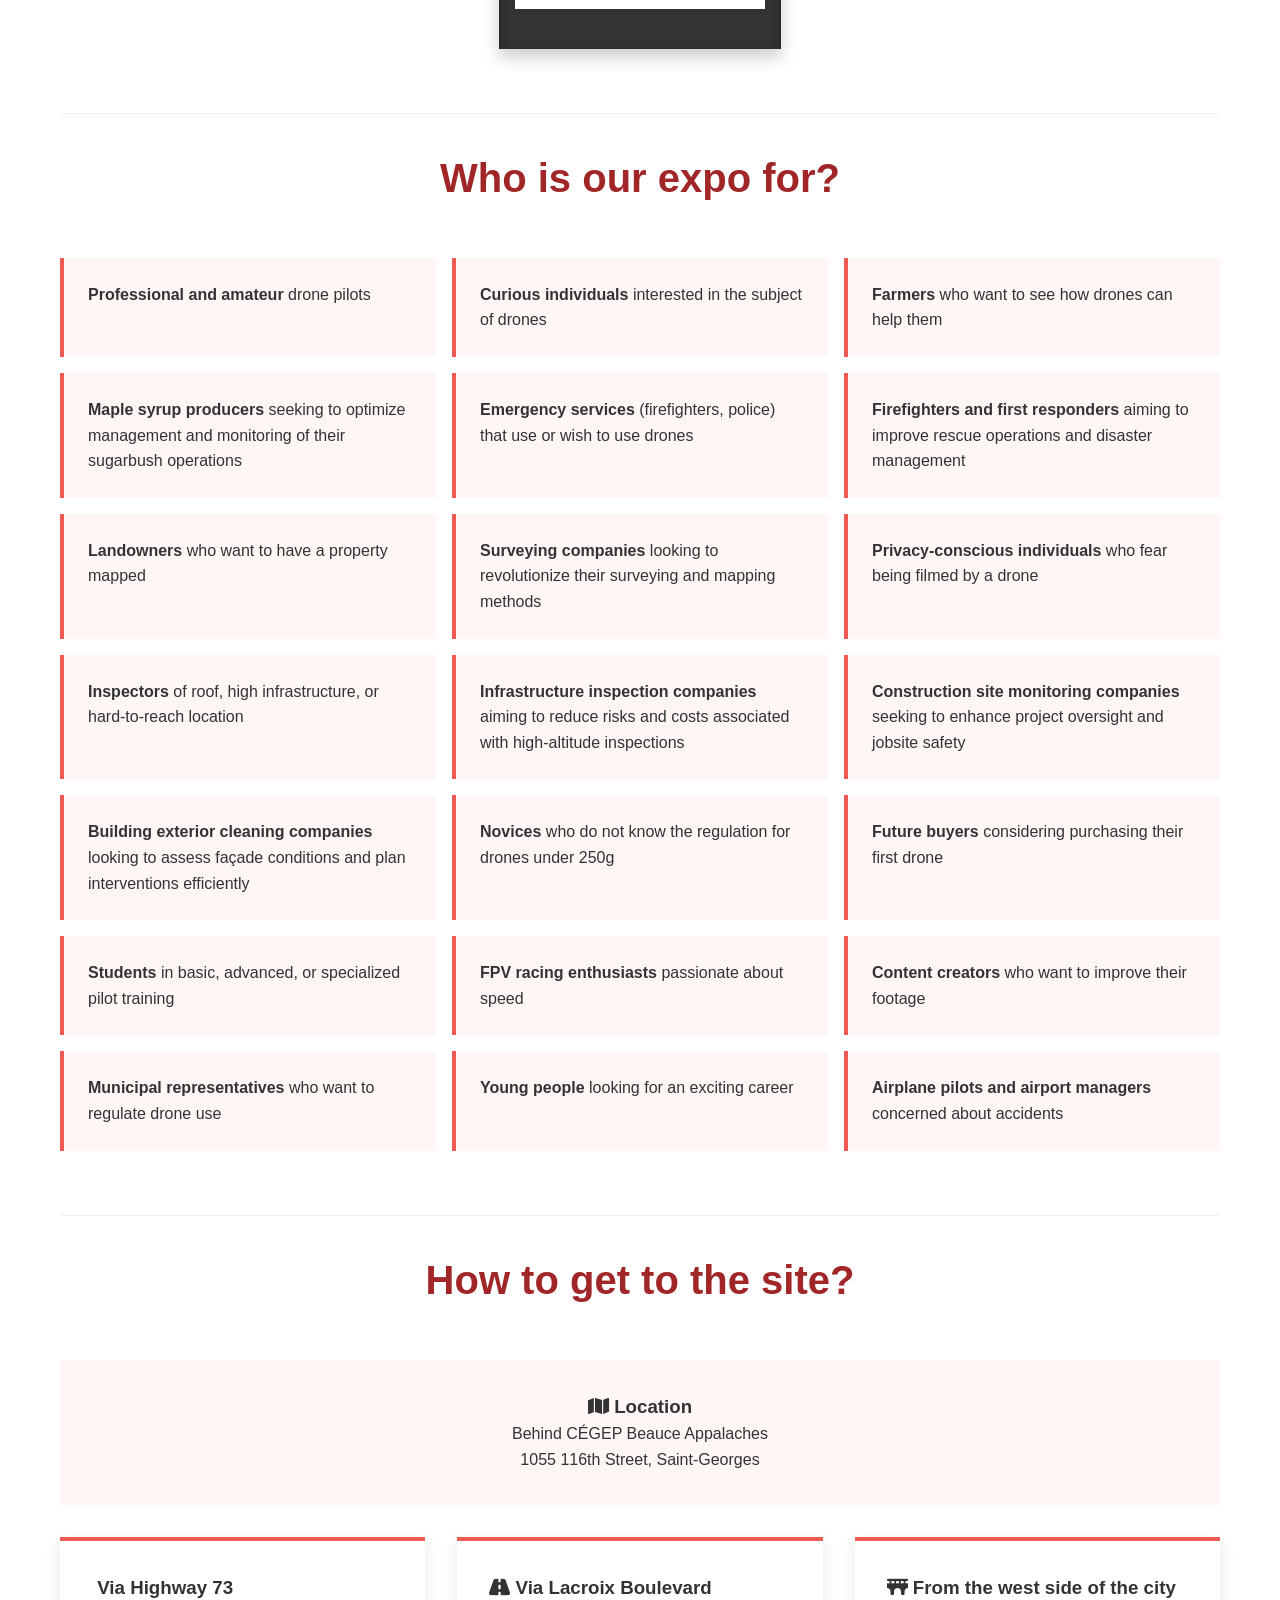
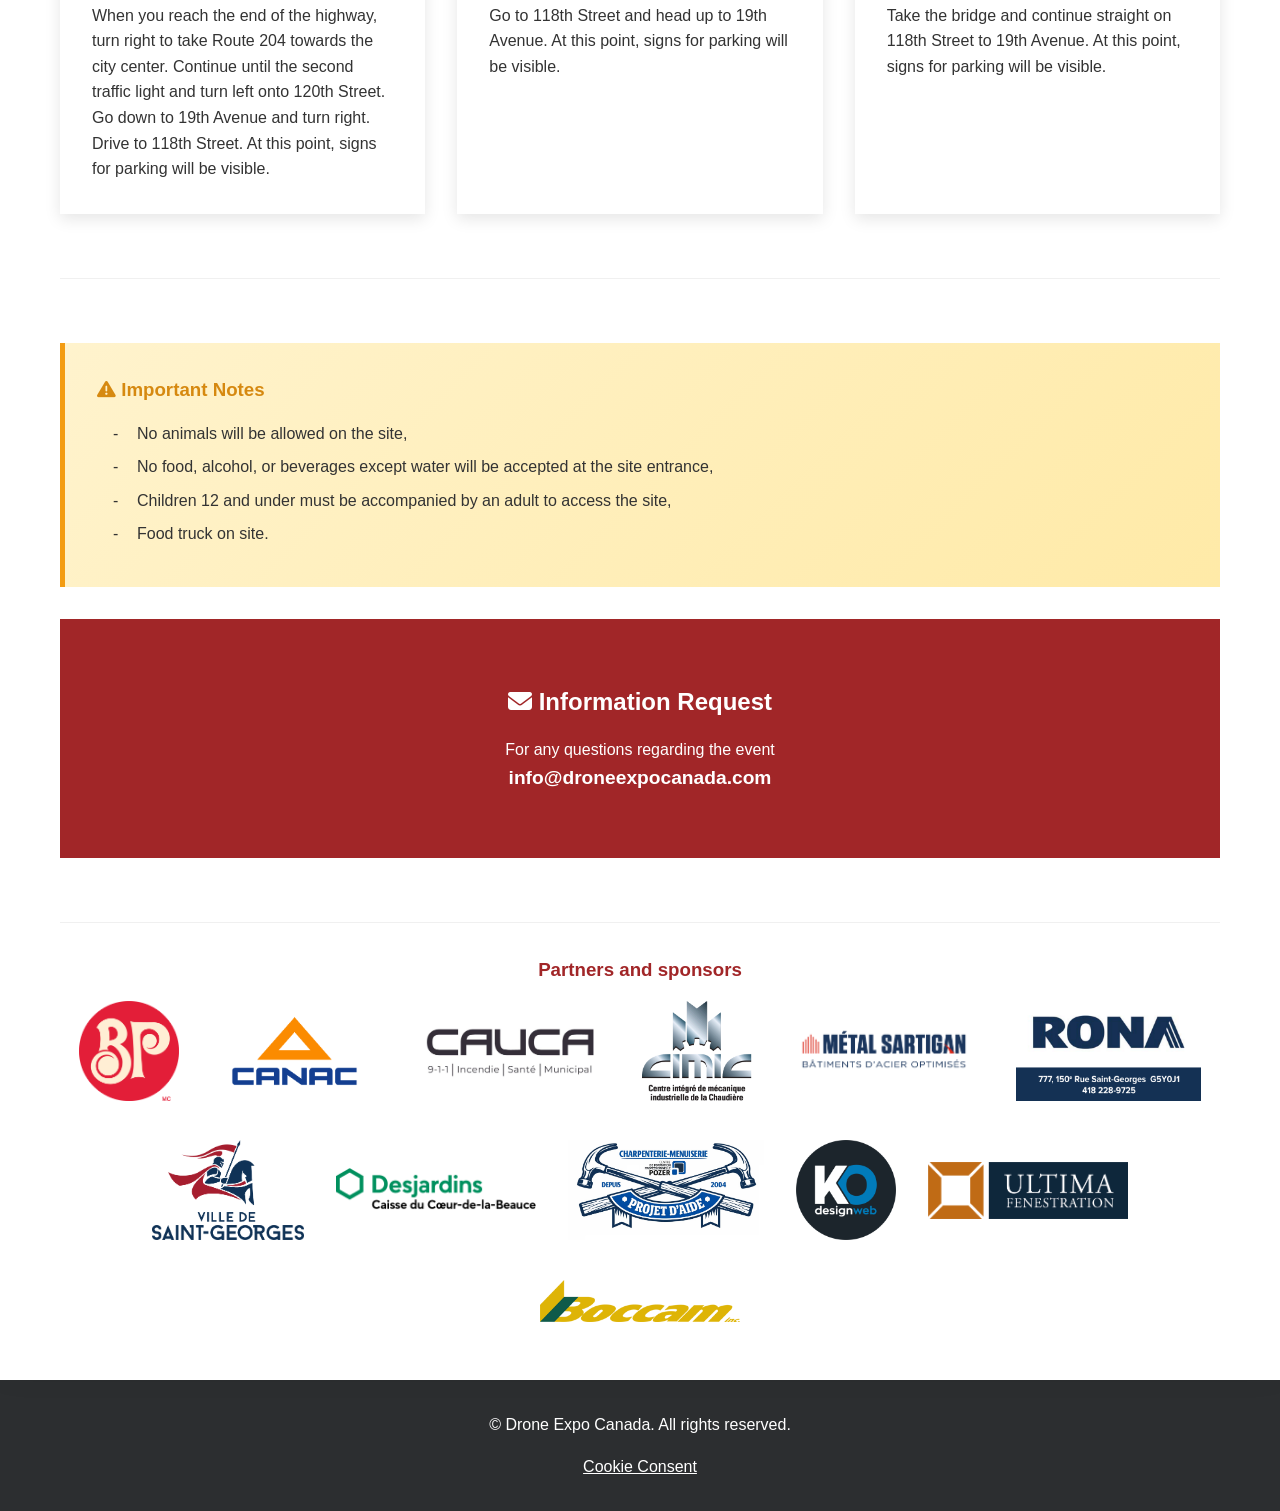
==== commit 9ce10ade: "- Added contest, new exhibitor and new drones" ====
--- a/en/index.html
+++ b/en/index.html
@@ -17,13 +17,14 @@
               <li>
                 <a href="#programme"><span lang="en">Program</span><span lang="fr">Programme</span></a>
                 <a href="#public"><span lang="en">Target Audience</span><span lang="fr">Public cible</span></a>
+                <a href="#acces"><span lang="en">Access</span><span lang="fr">Accès</span></a>
               </li>
               <li>
                 <a class="logo" href="."></a>
               </li>
               <li>
-                <a href="#acces"><span lang="en">Access</span><span lang="fr">Accès</span></a>
                 <a href="#contact">Contact</a>
+                <a href="/concours-dji-neo.html"><span lang="en">Contest</span><span lang="fr">Concours</span></a>
                 <a class="locale-switcher" lang="fr" href="/en">English</a>
                 <a class="locale-switcher" lang="en" href="/">Français</a>
               </li>
@@ -183,6 +184,16 @@
                 <div class="drone-model-img" style="background-image: url('/assets/drone_nettoyeur.png')"></div>
               </div>
               <div class="drone-model">
+                <span lang="fr">Matrice 30T</span>
+                <span lang="en">Matrice 30T</span>
+                <div class="drone-model-img" style="background-image: url('/assets/matrice_30t.png')"></div>
+              </div>
+              <div class="drone-model">
+                <span lang="fr">Scout137 Gen3</span>
+                <span lang="en">Scout137 Gen3</span>
+                <div class="drone-model-img" style="background-image: url('/assets/scout137_gen3.jpg')"></div>
+              </div>
+              <div class="drone-model">
                 <span lang="fr">Autres modèles à venir</span>
                 <span lang="en">Other models to come</span>
                 <div class="drone-model-img"
@@ -362,9 +373,12 @@
               <div class="exhibitor">
                 <img src="/assets/exhibitors/Yul drone.png" alt="Yul drone">
               </div>
-            </div>
-          </div>
-
+
+              <div class="exhibitor">
+                <img src="/assets/exhibitors/dronenetwork.jfif" alt="Drone Network">
+              </div>
+            </div>
+          </div>
 
           <!--
           <div style="margin-top: 3rem;">
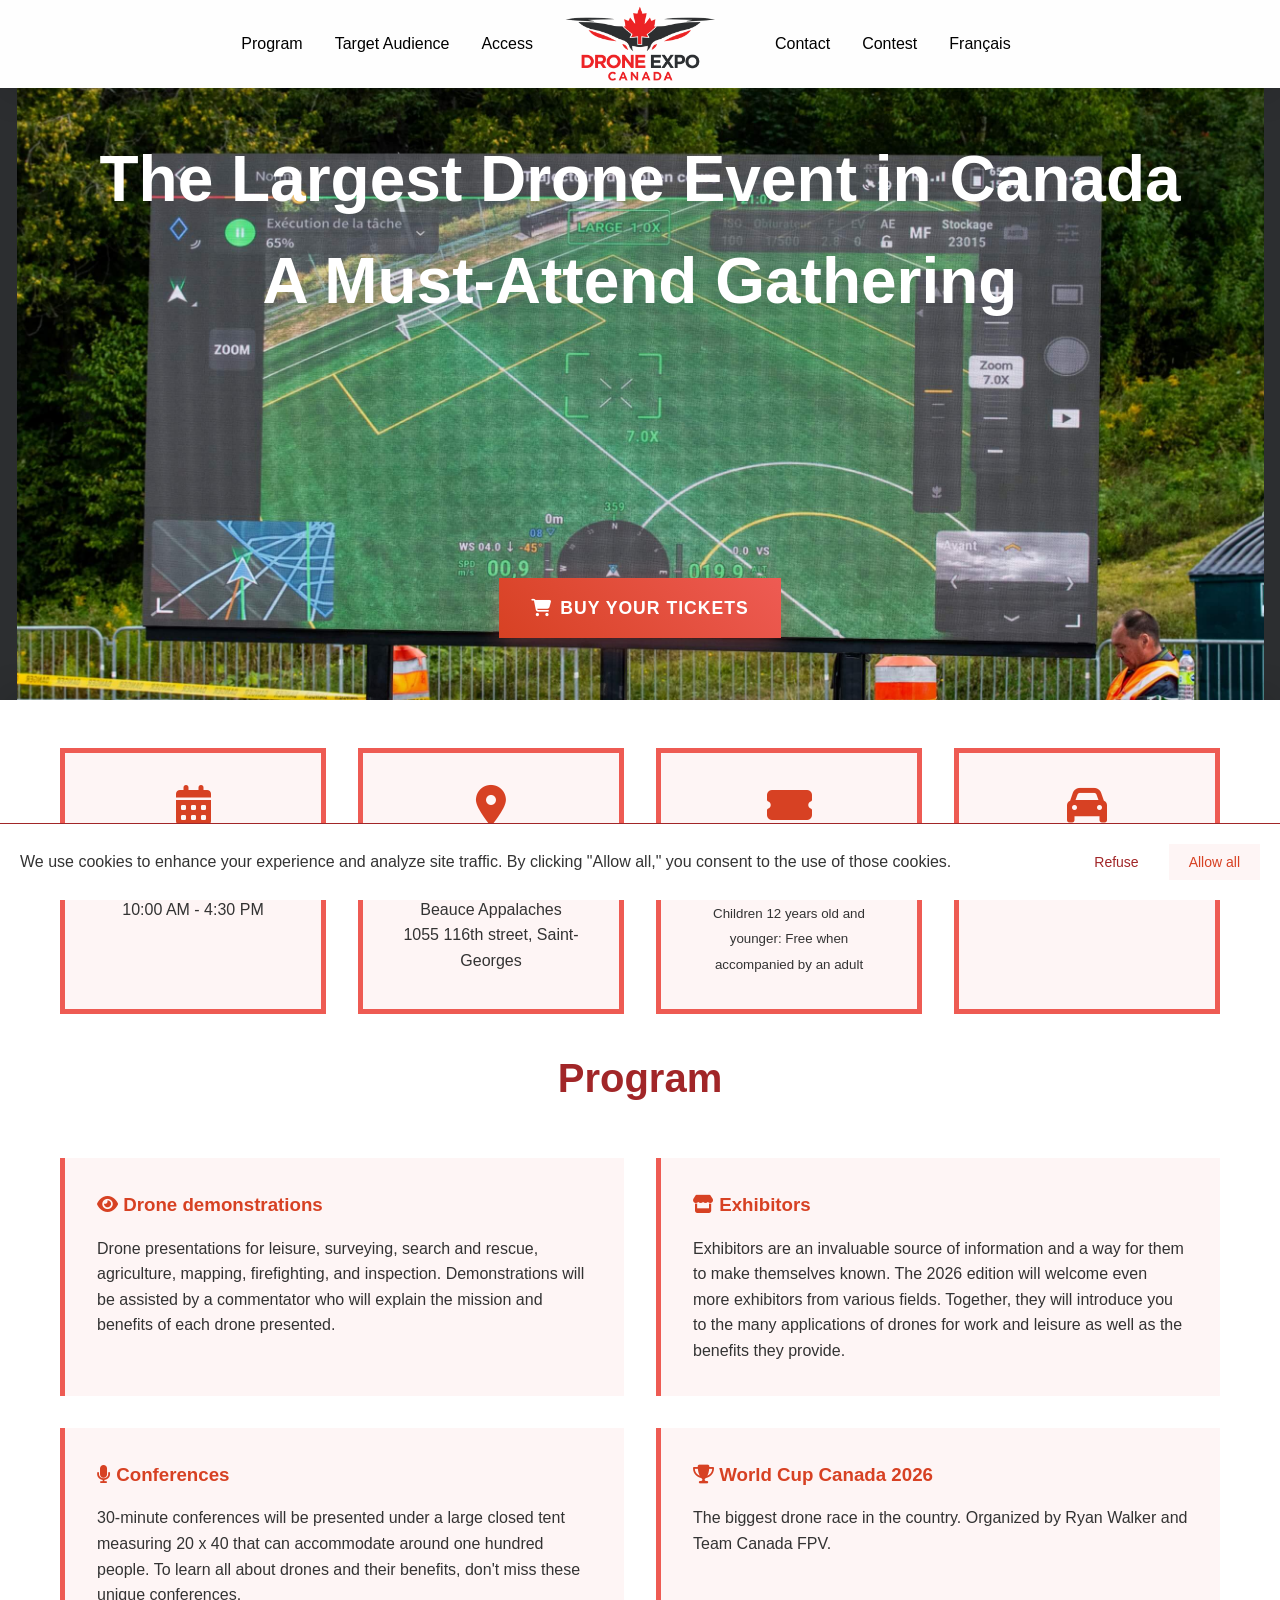
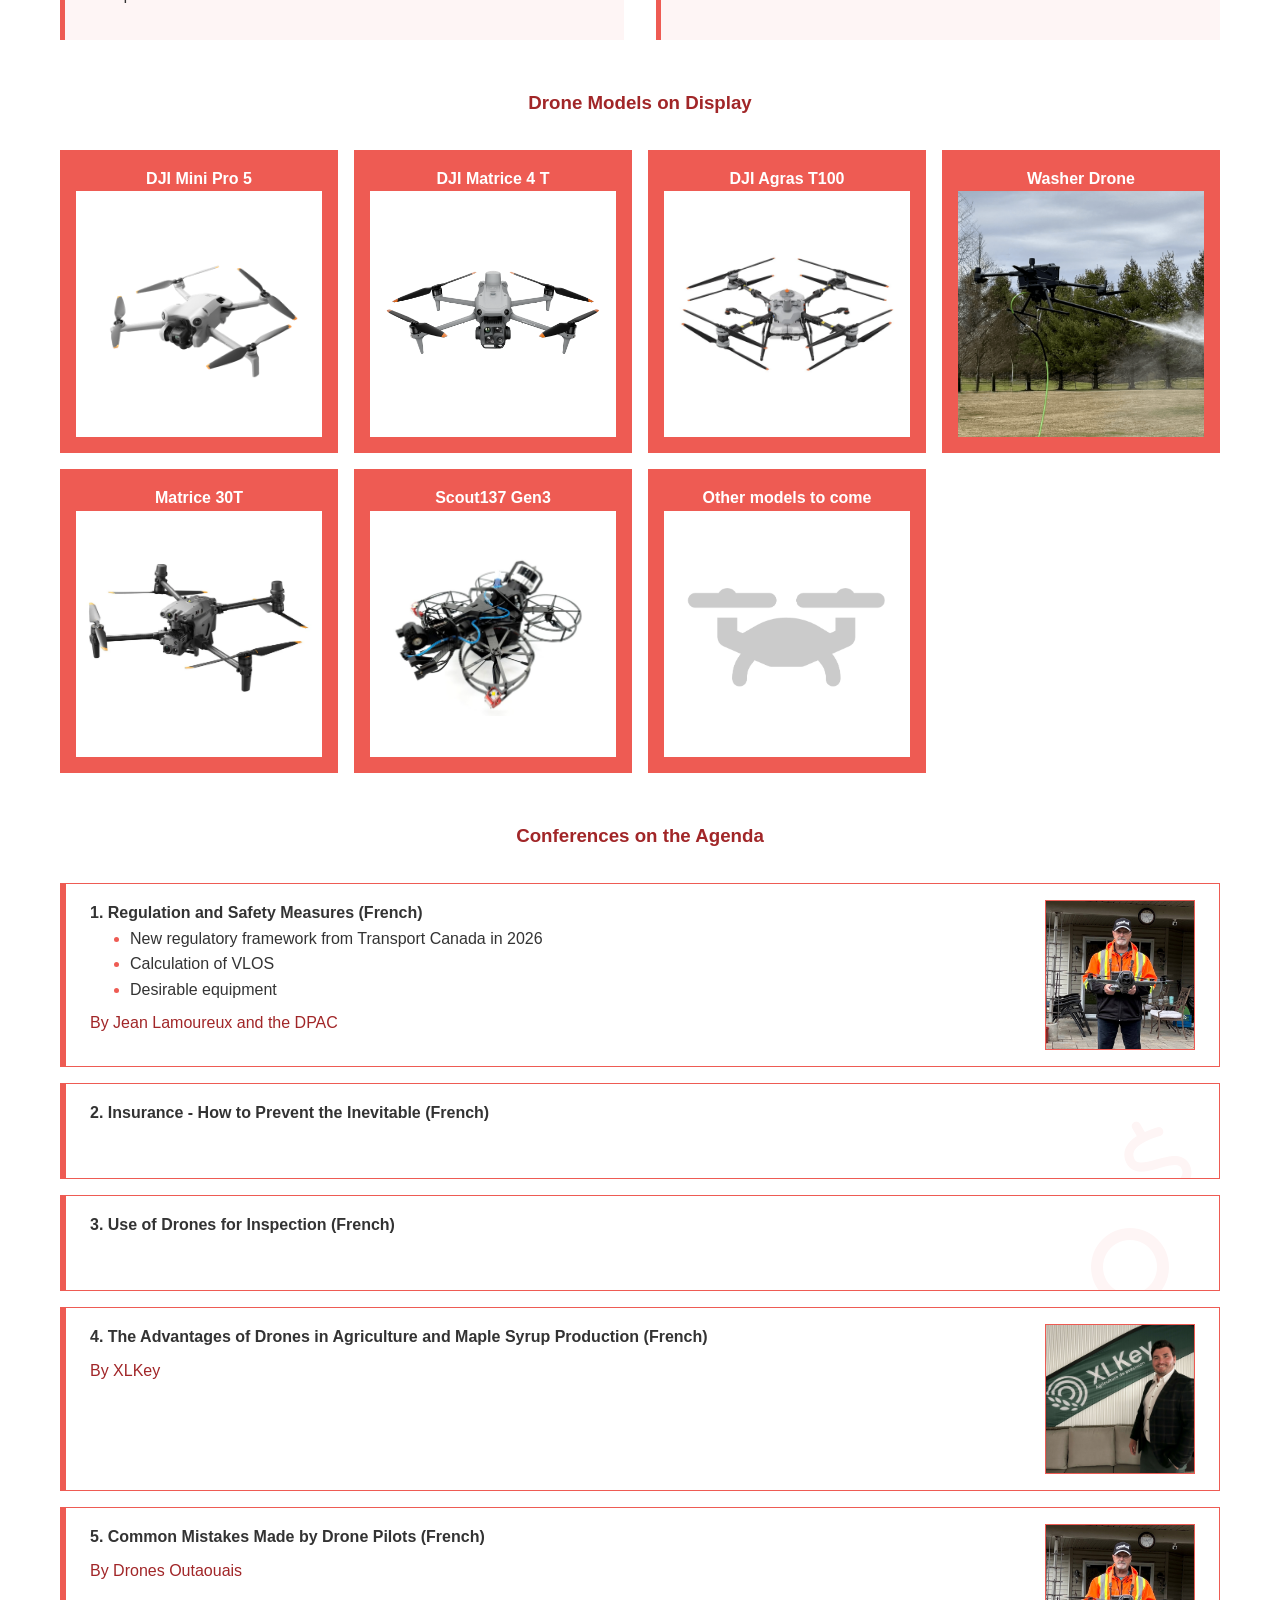
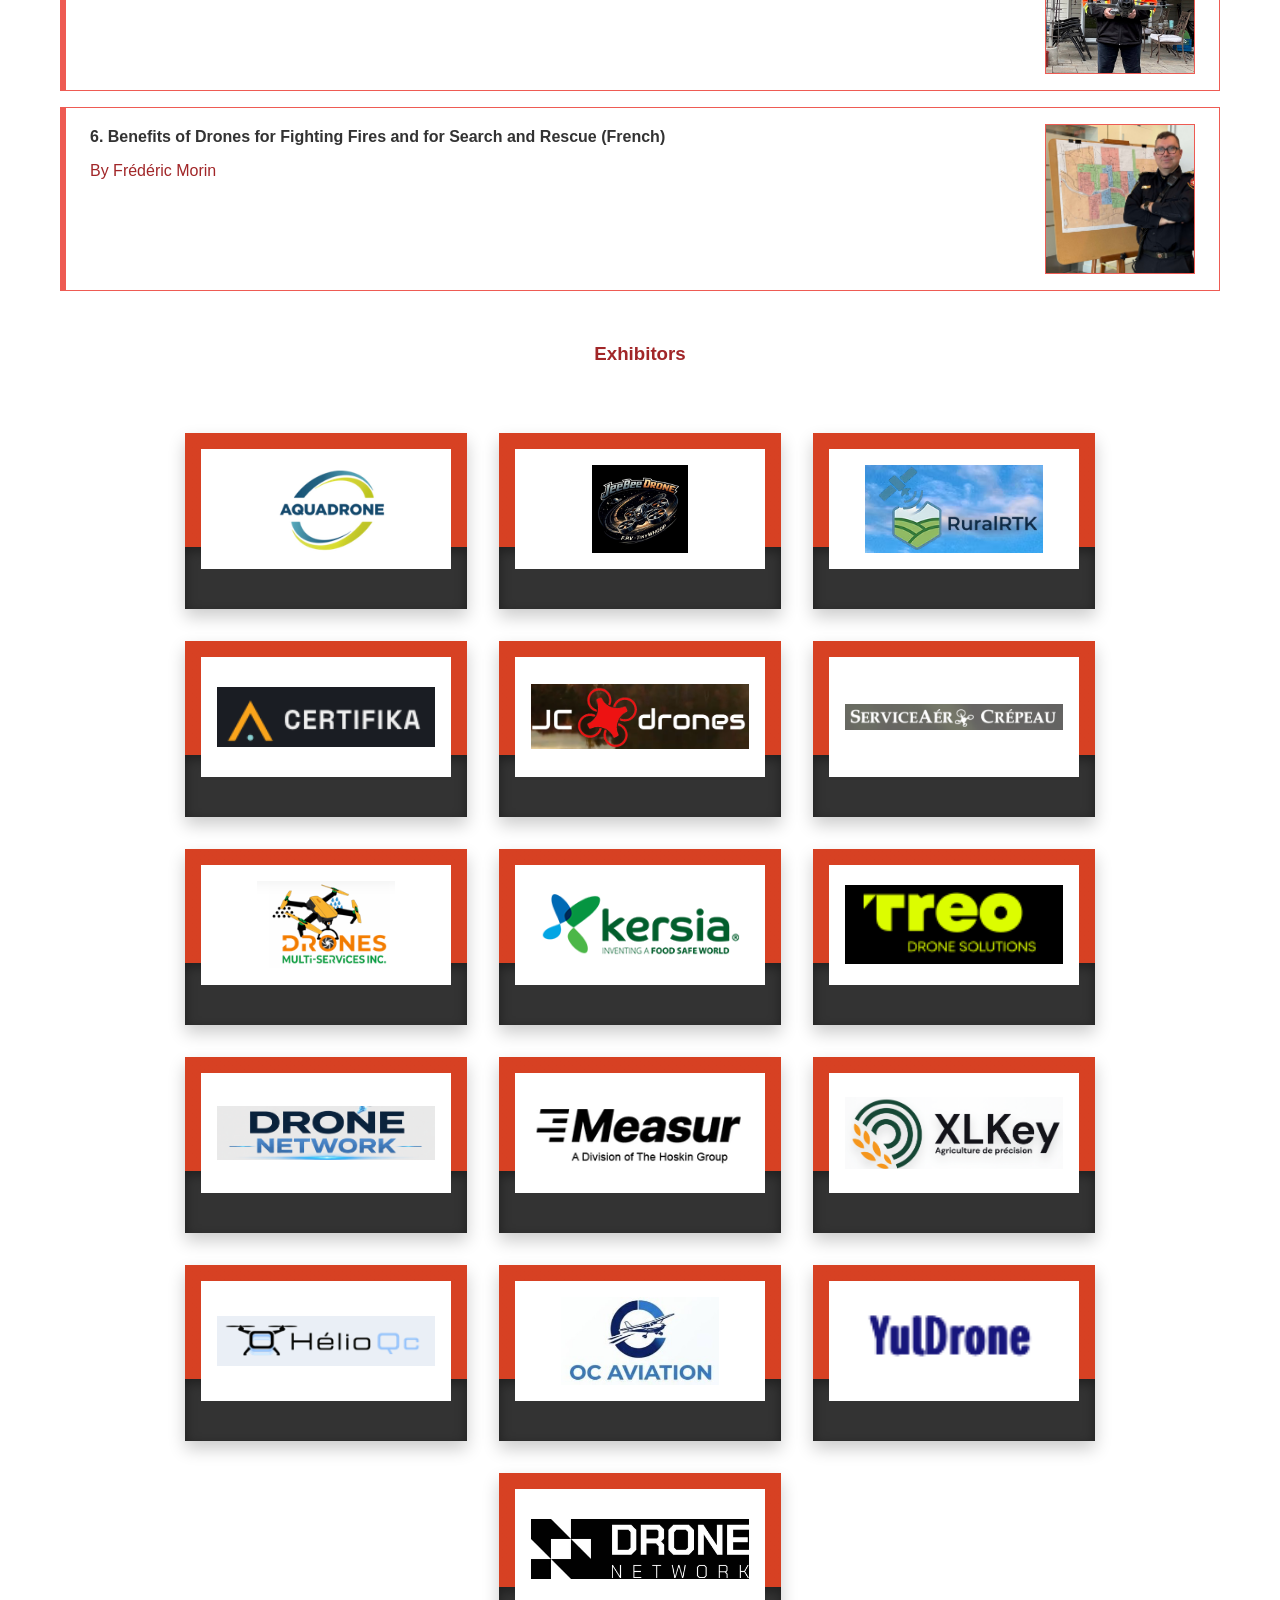
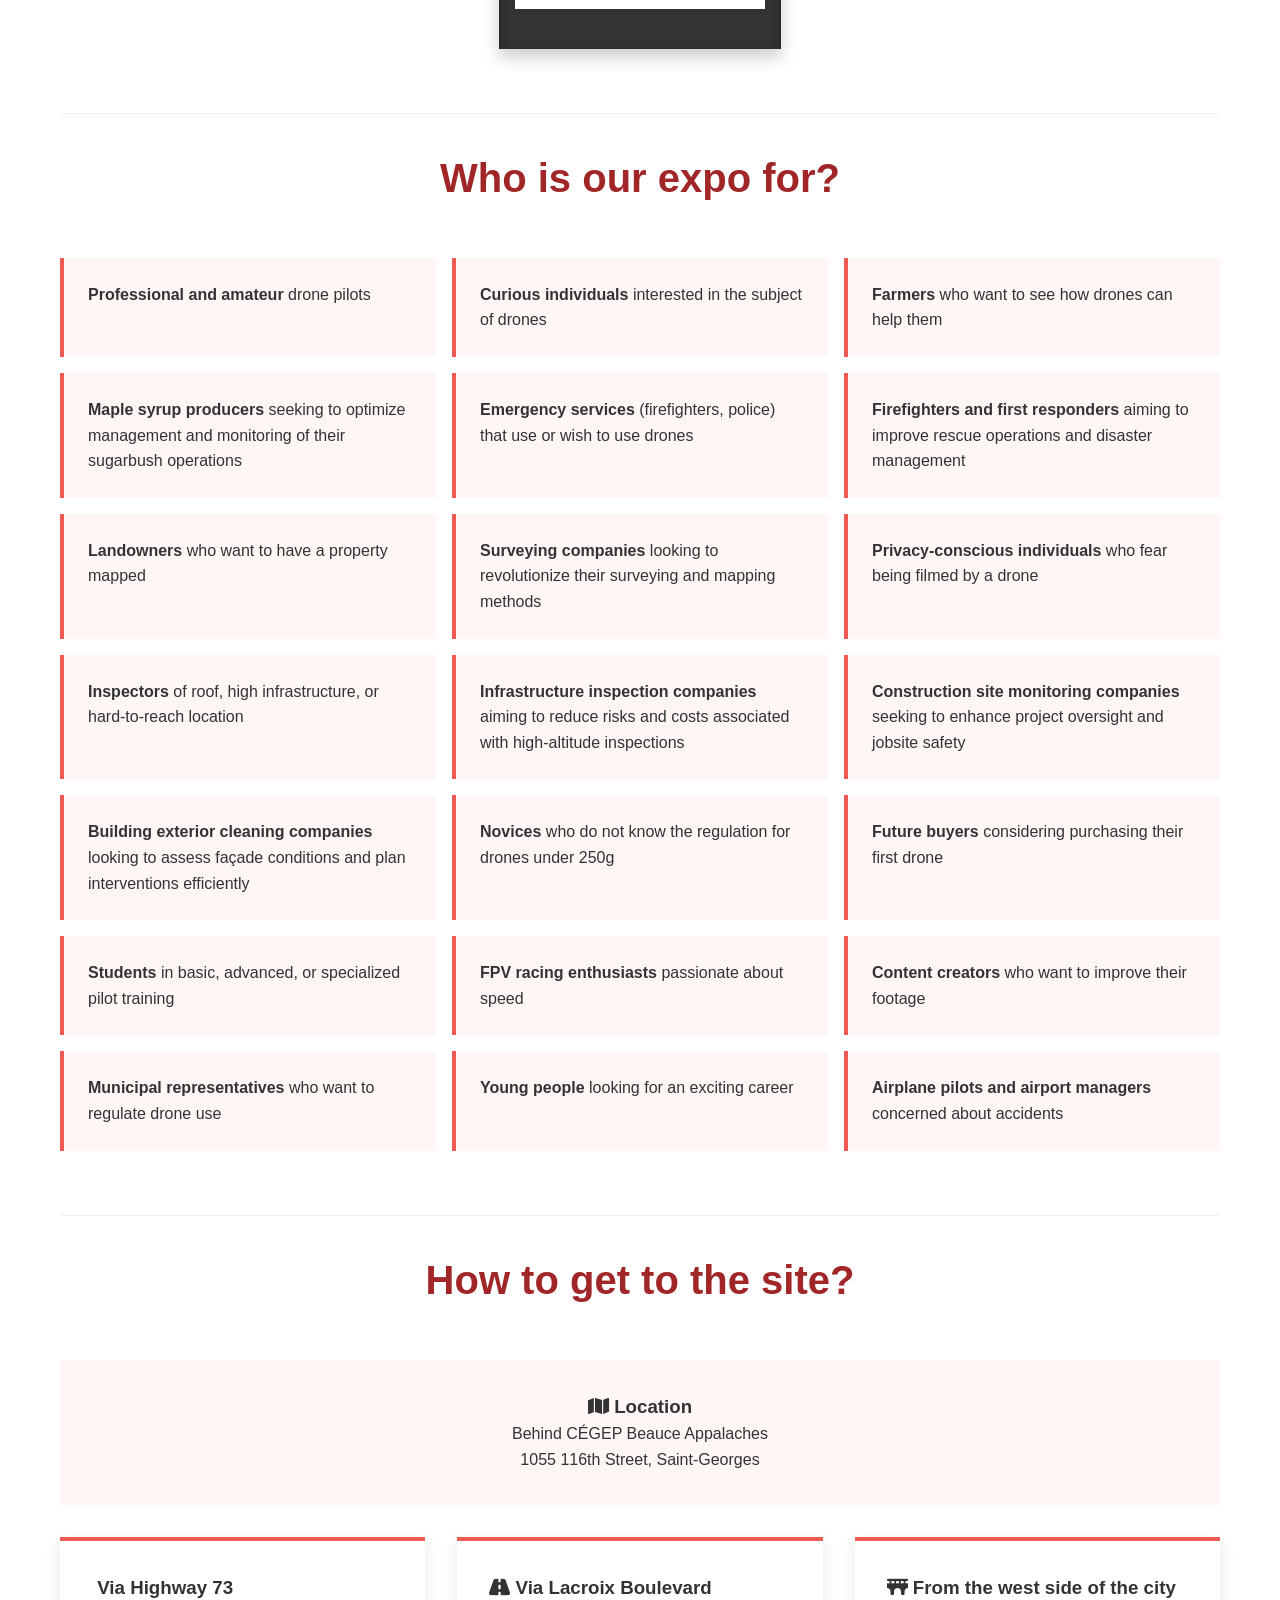
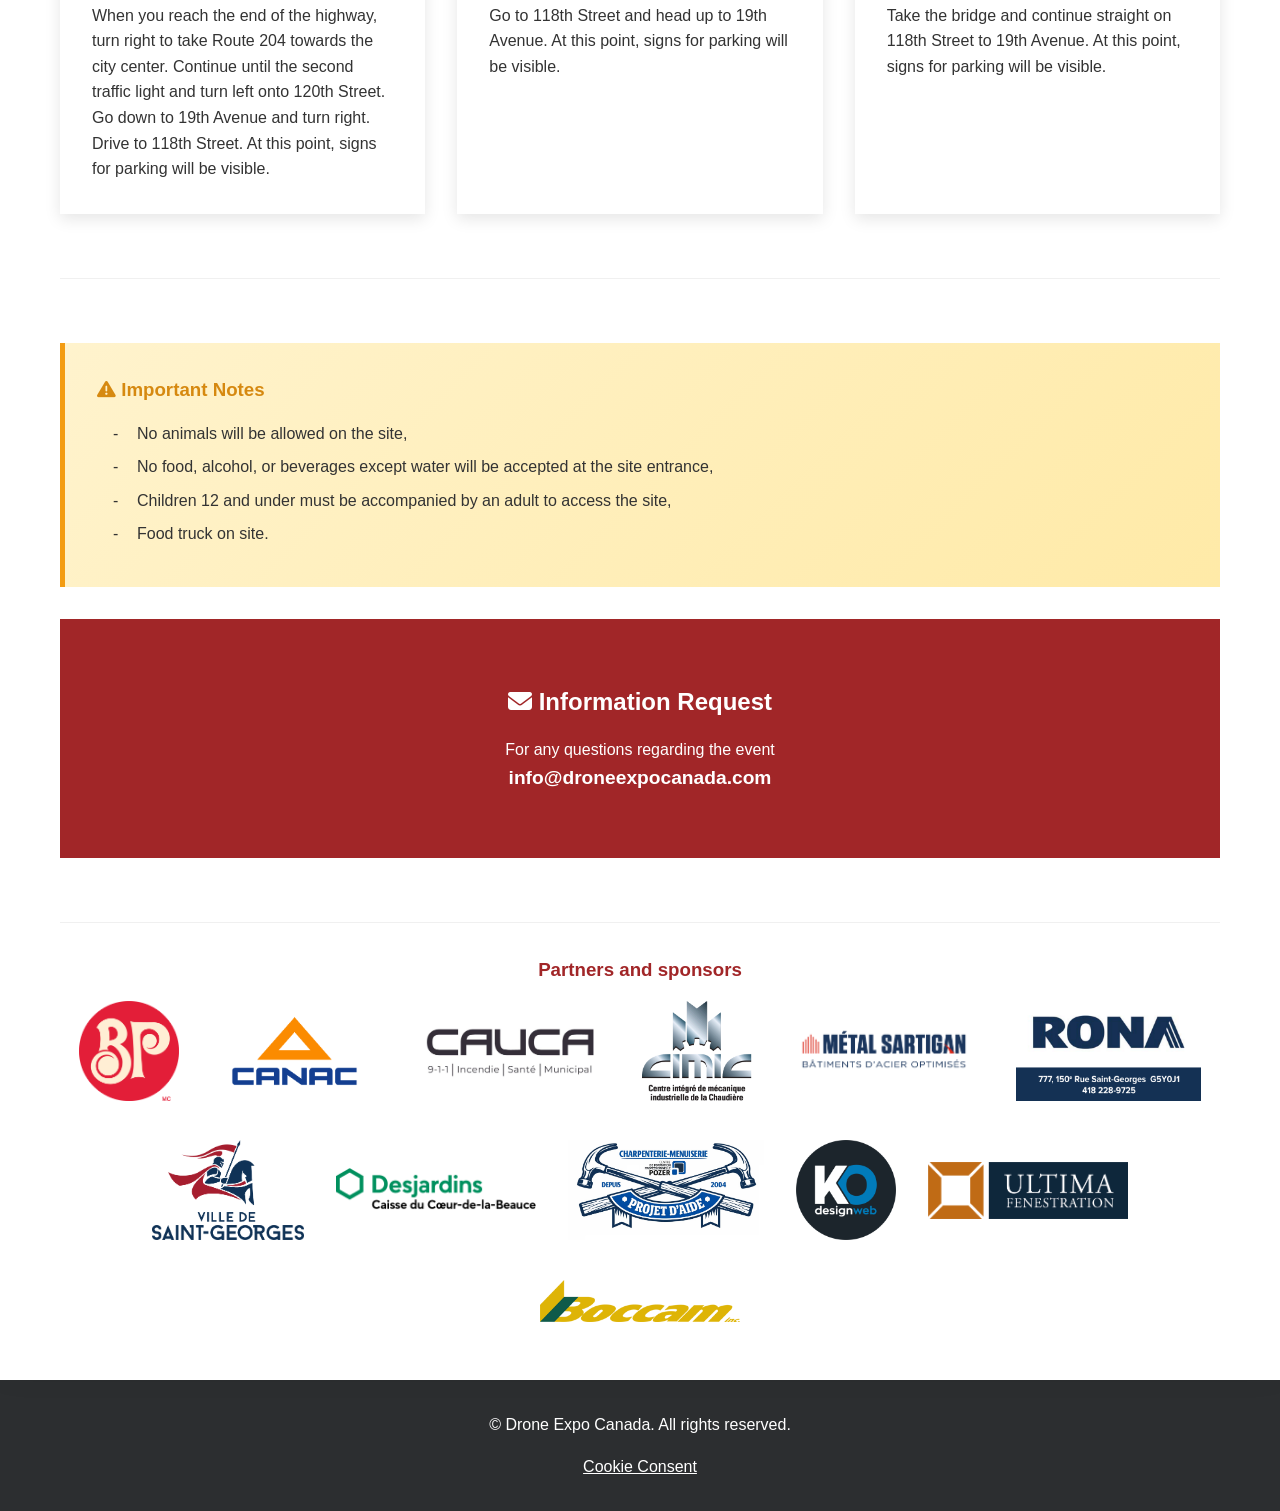
==== commit 18700fcd: "- Changed exhibitor" ====
--- a/en/index.html
+++ b/en/index.html
@@ -367,7 +367,7 @@
               </div>
 
               <div class="exhibitor">
-                <img src="/assets/exhibitors/OC Aviation.png" alt="OC Aviation">
+                <img src="/assets/exhibitors/OC Aviation_Drone.jpg" alt="OC Aviation">
               </div>
 
               <div class="exhibitor">
@@ -741,7 +741,7 @@
     </script>
 
     <cookie-consent ga-id="G-ELBE2LBZTX" pixel-id="1461013865706791"></cookie-consent>
-    <script src="/cookies.js?v=20260518_1"></script>
+    <script src="/cookies.js?v=20260614_1"></script>
     <script>
         document.getElementById("cookie-btn").addEventListener("click", function() {
             document.querySelector("cookie-consent").reopen();
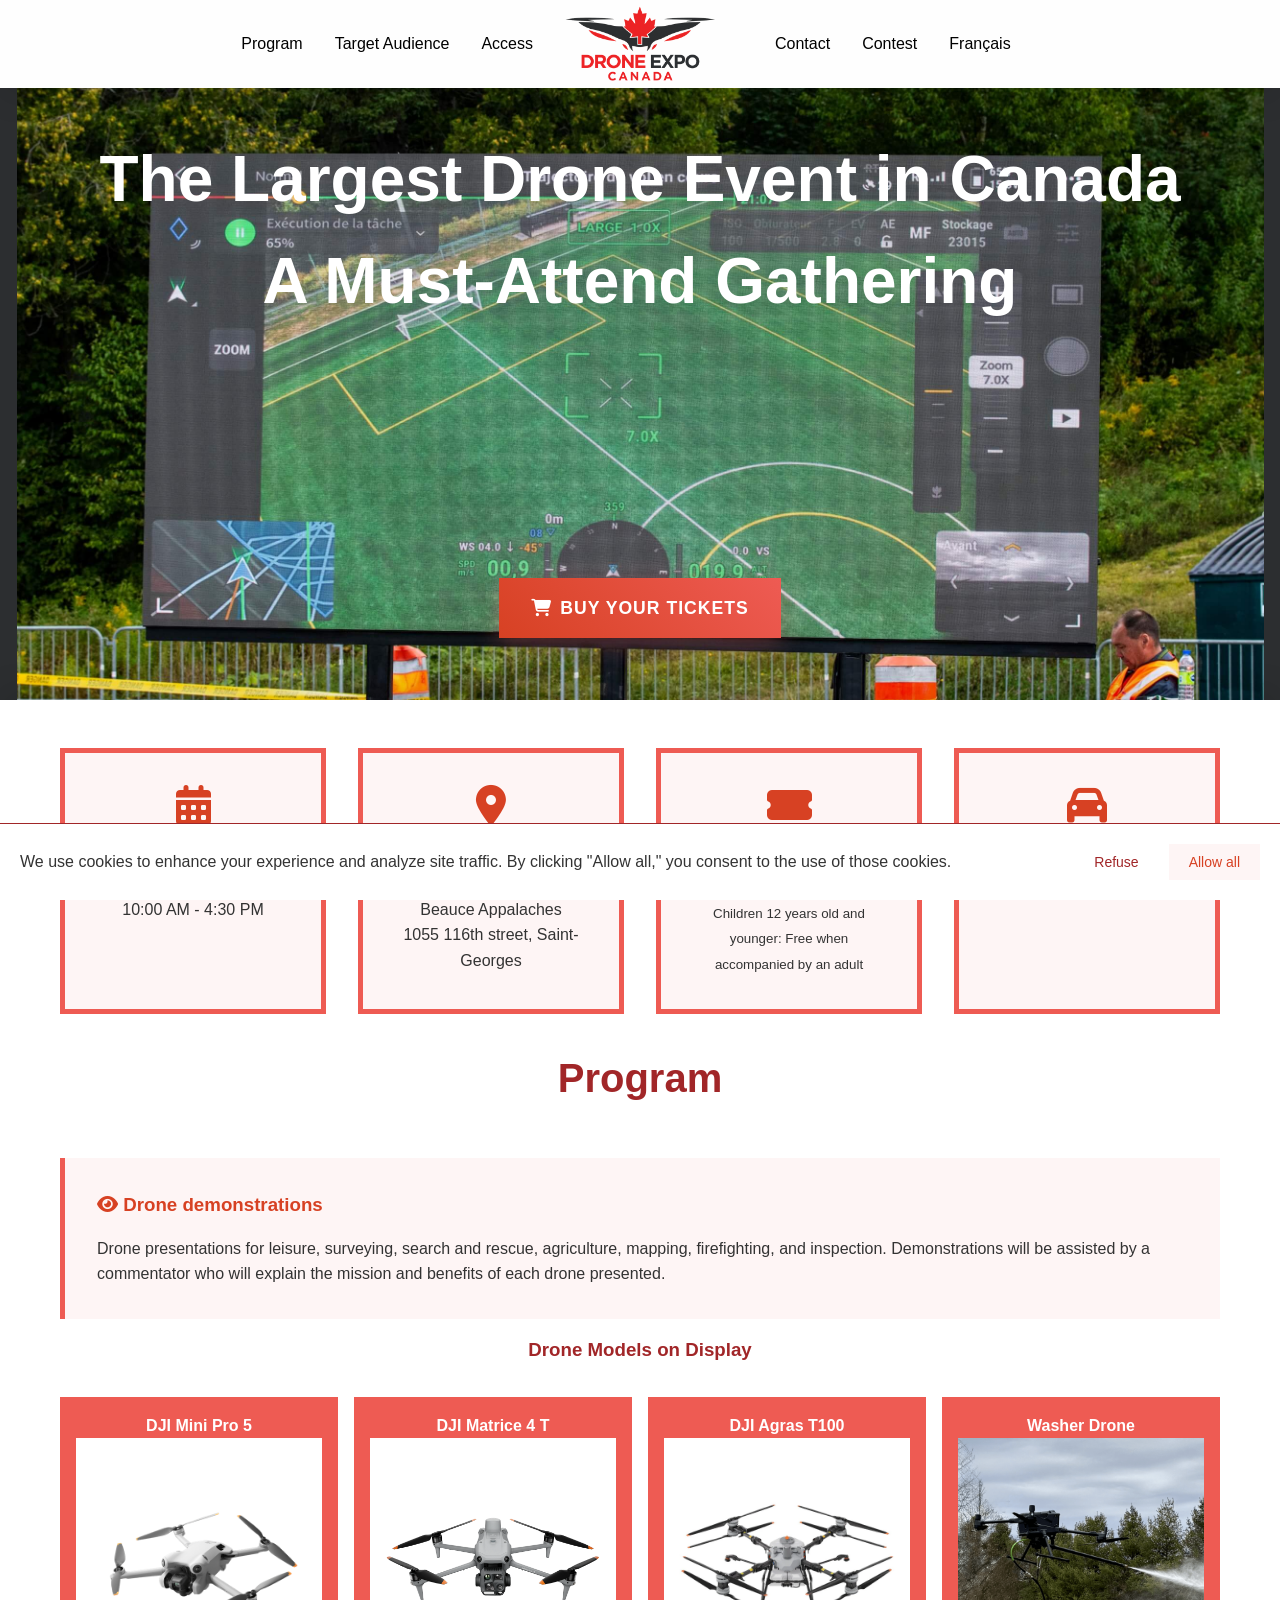
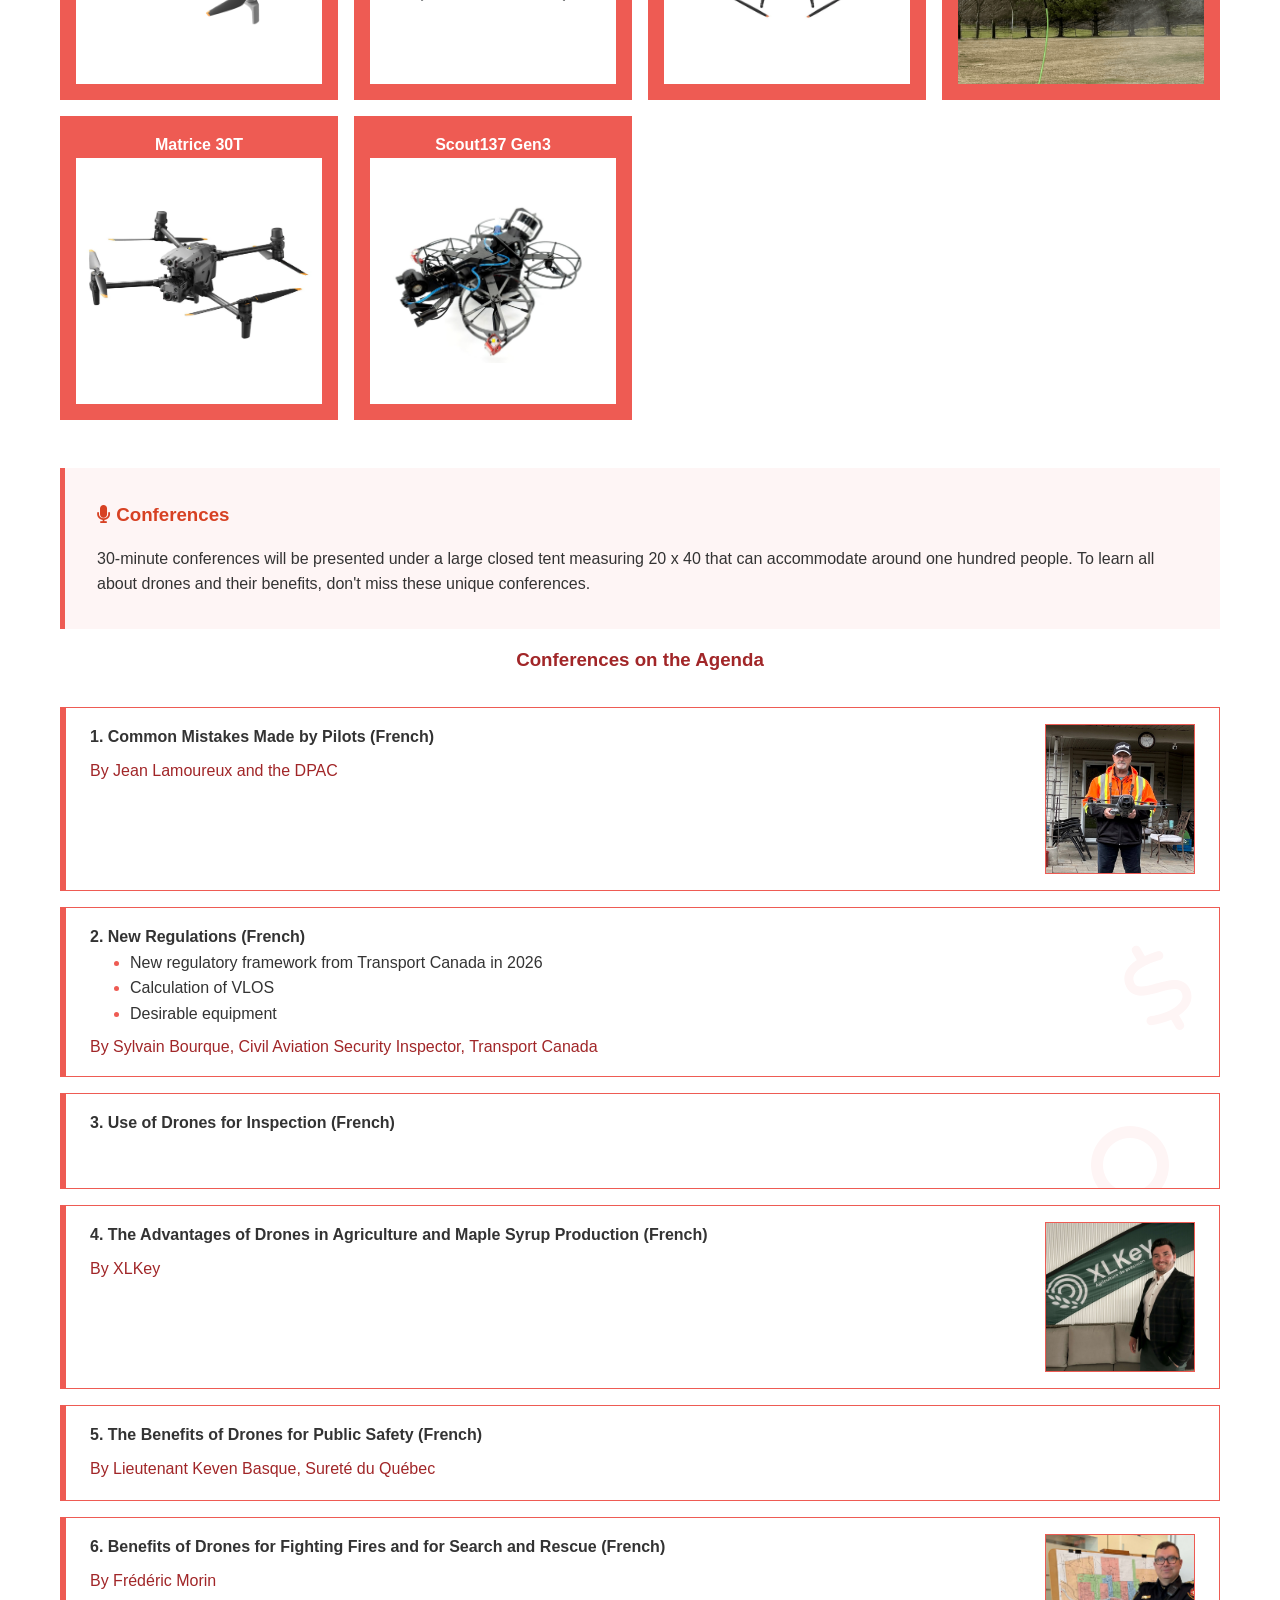
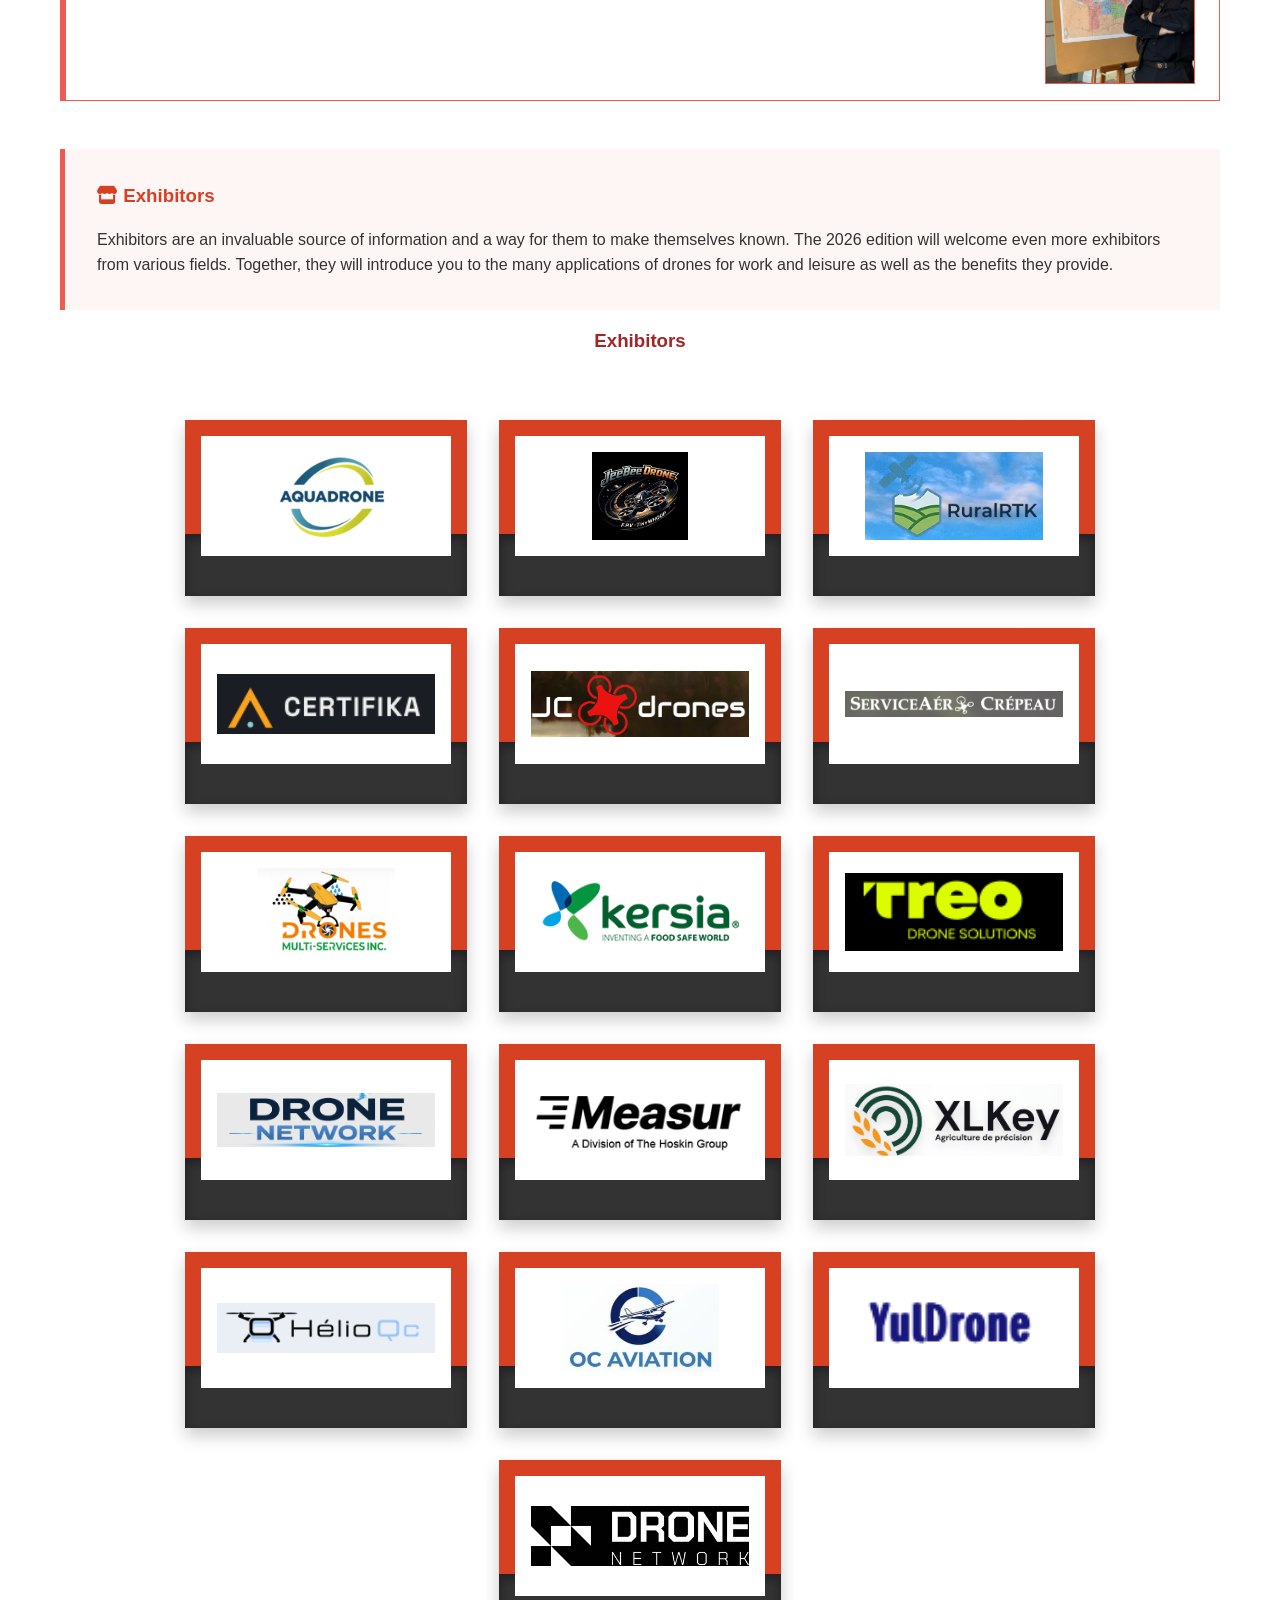
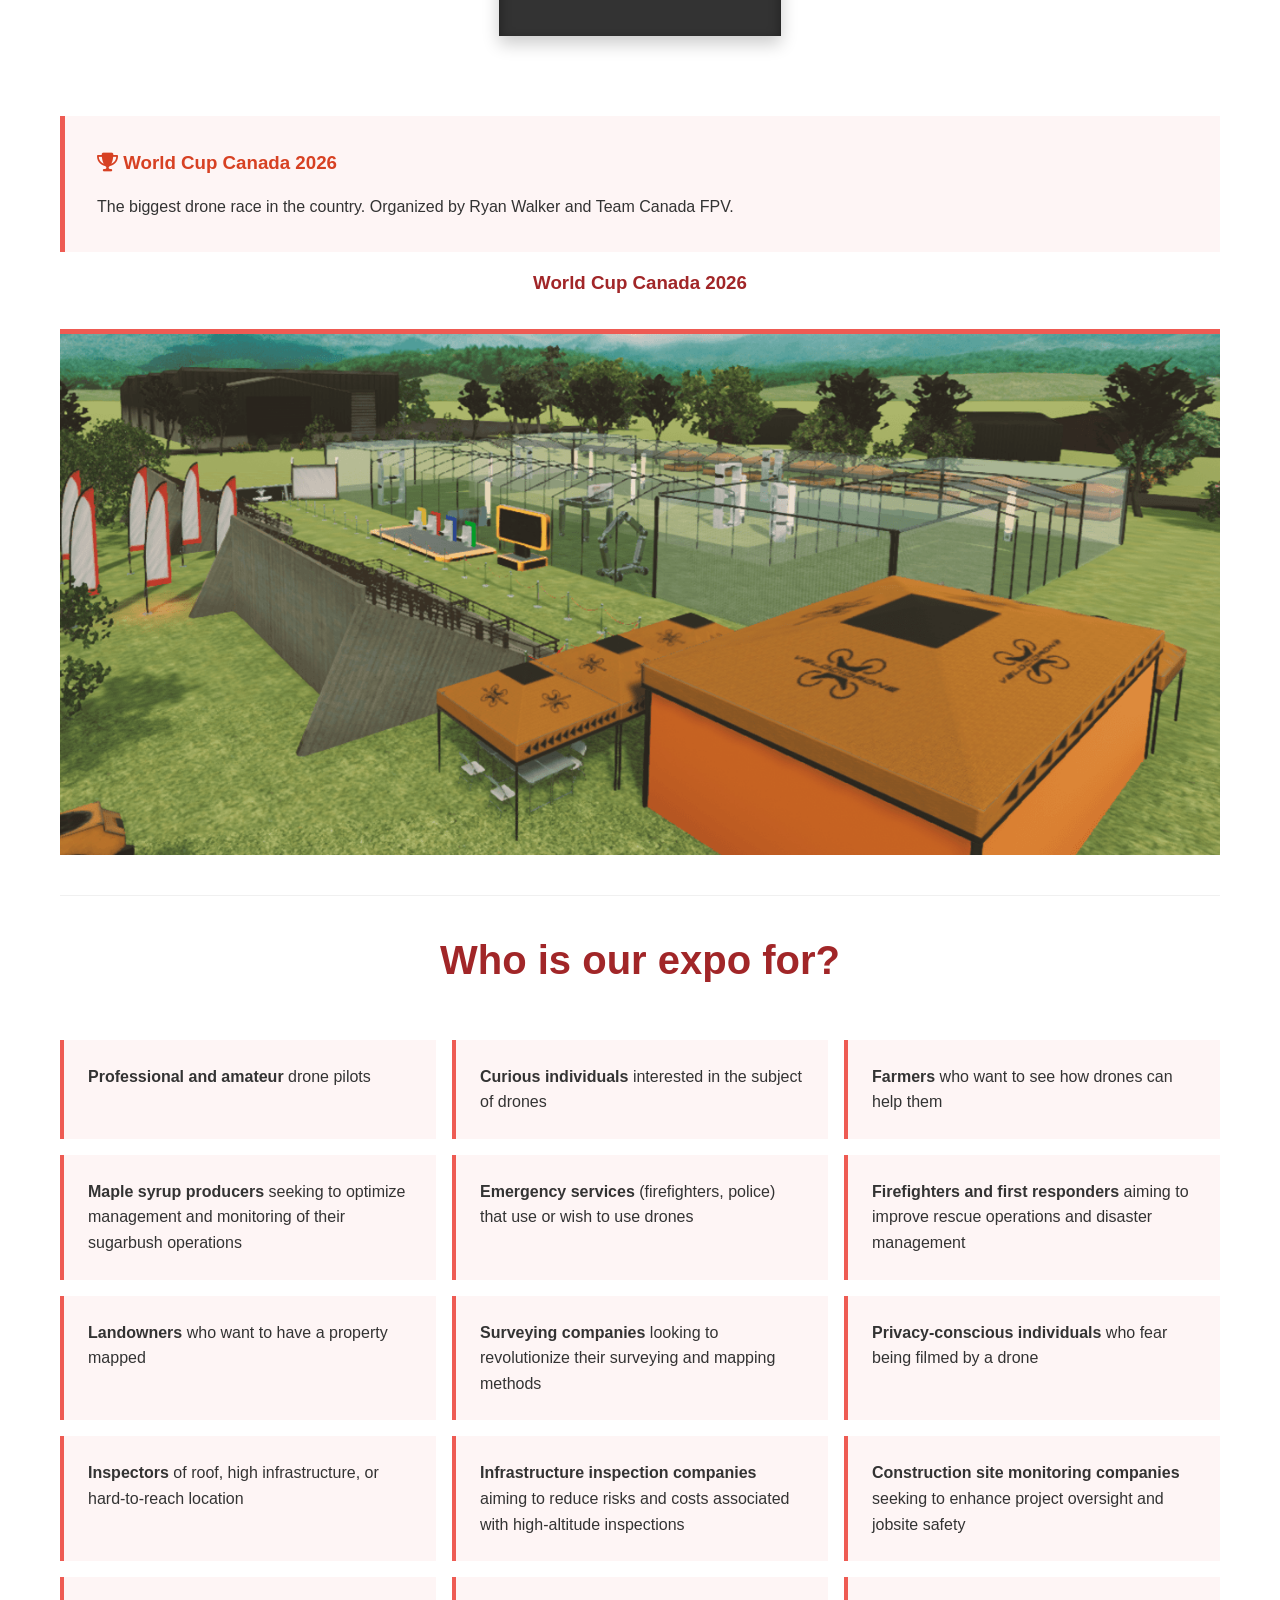
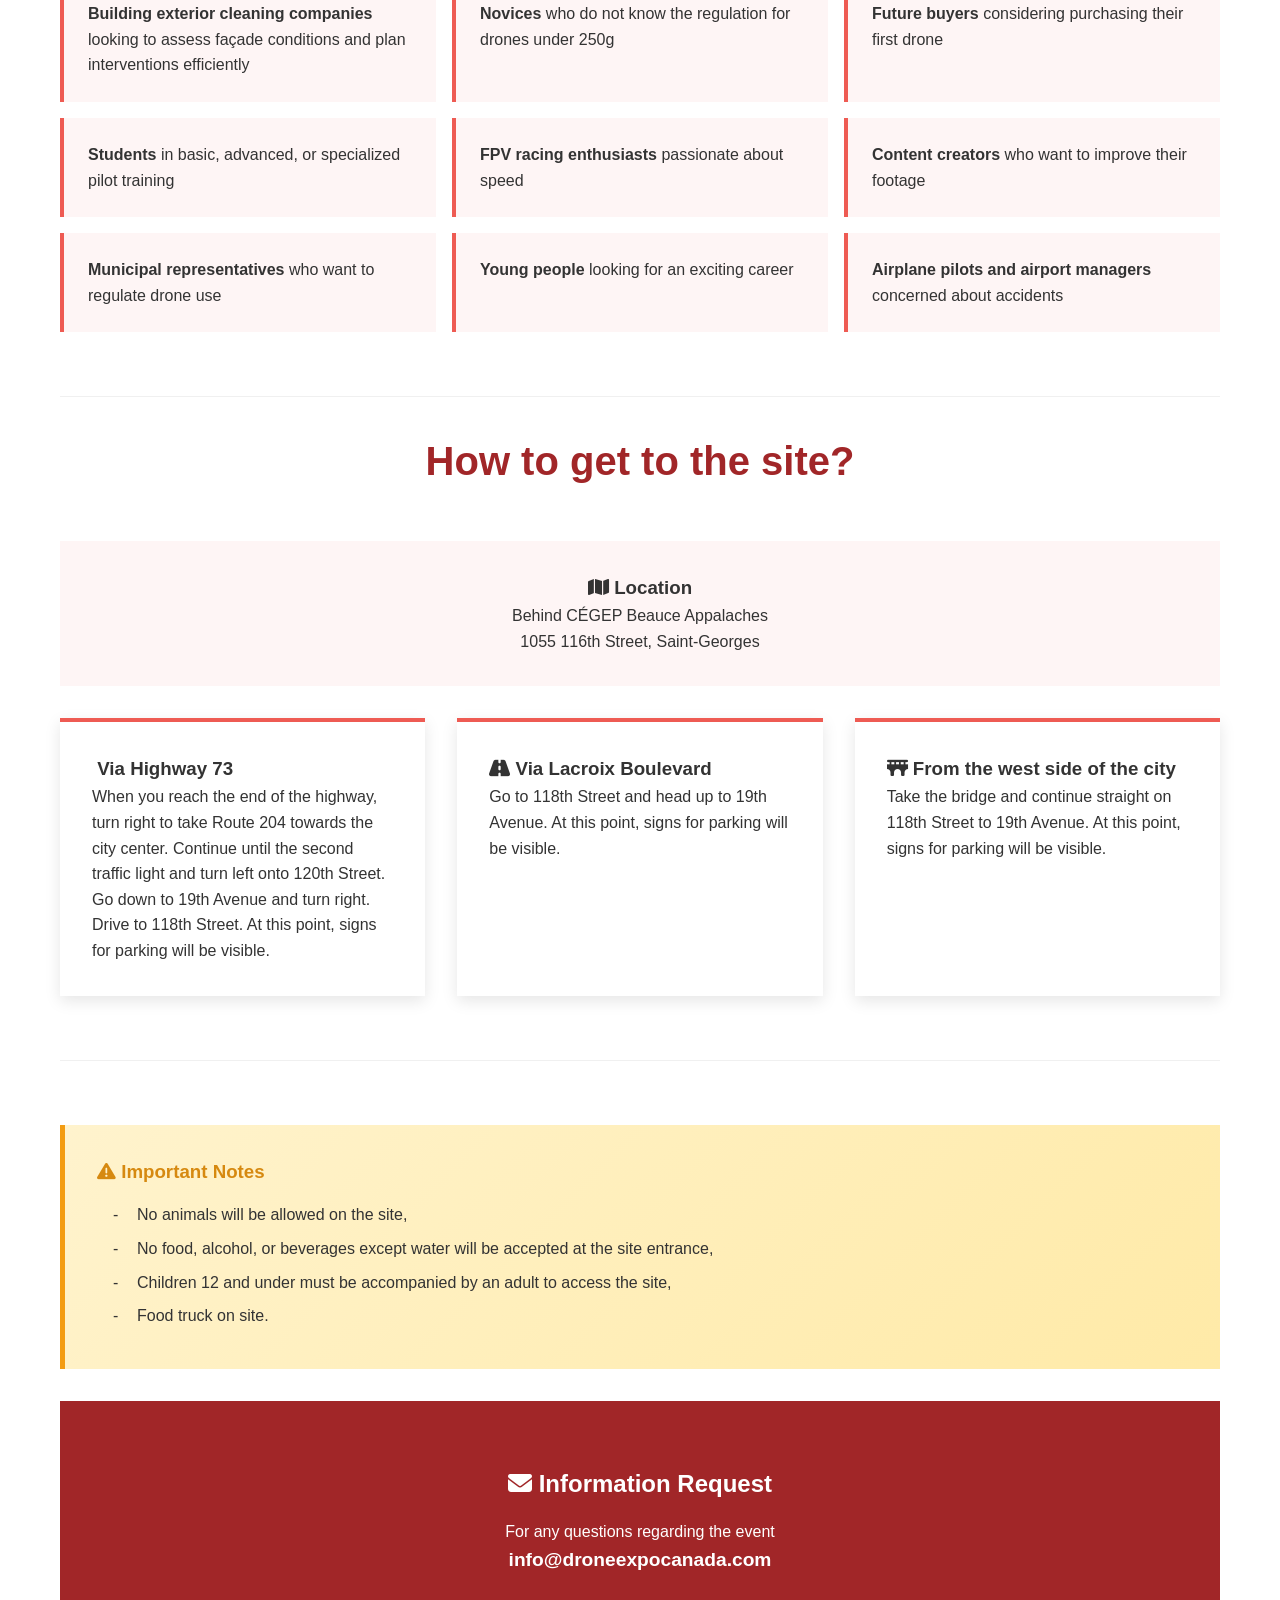
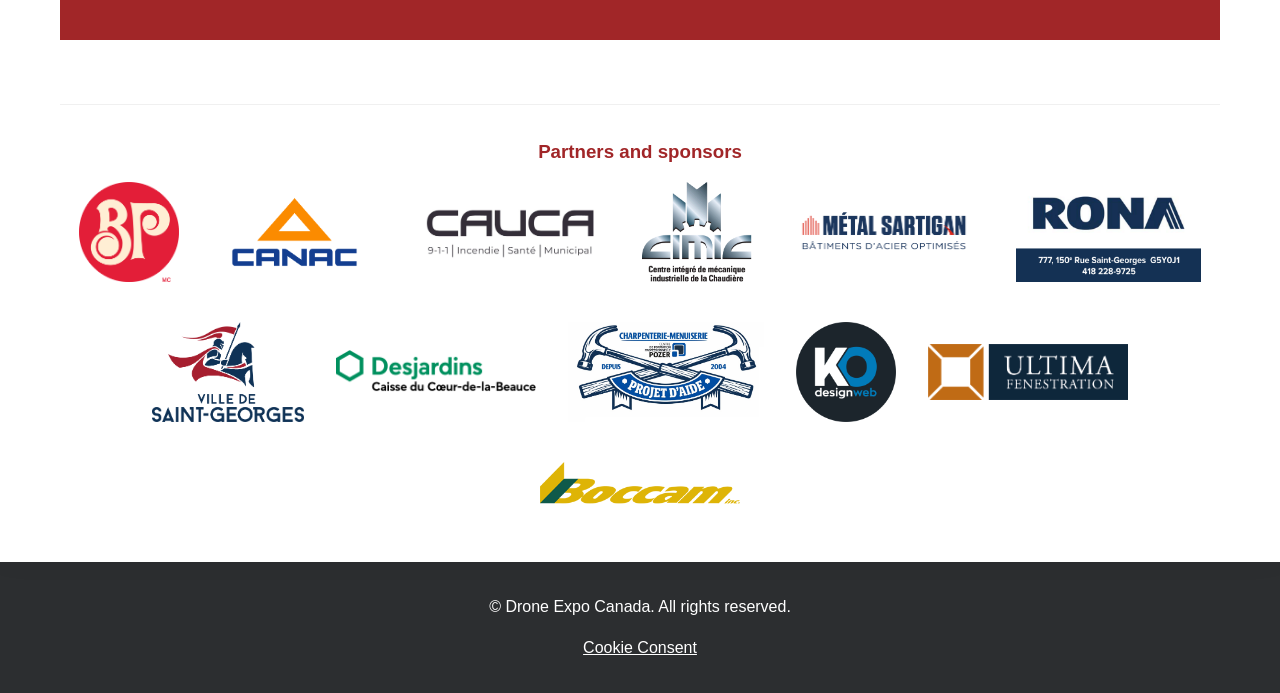
==== commit 2aca875c: "- Changed contest detail - Moved program headers next to their section - Added World cup section - C" ====
--- a/en/index.html
+++ b/en/index.html
@@ -6,7 +6,7 @@
     <meta name="og:image" content="/assets/dec_red_background.png">
     <title>Drone Expo Canada</title>
     <link href="https://cdnjs.cloudflare.com/ajax/libs/font-awesome/6.4.0/css/all.min.css" rel="stylesheet">
-    <link href="/main.css?v=20260529_1" rel="stylesheet">
+    <link href="/main.css?v=20260626_1" rel="stylesheet">
   </head>
   <body>
     <header>
@@ -127,7 +127,7 @@
           <h2 lang="fr" class="section-title">Au programme</h2>
           <h2 lang="en" class="section-title">Program</h2>
 
-          <div class="program-grid">
+          <div style="margin-top: 3rem;">
             <div class="program-card">
               <h3><i class="fas fa-eye"></i> <span lang="fr">Démonstrations de drones</span><span
                 lang="en">Drone demonstrations</span></h3>
@@ -137,32 +137,6 @@
                 lang="en">Drone presentations for leisure, surveying, search and rescue, agriculture, mapping, firefighting, and inspection. Demonstrations will be assisted by a commentator who will explain the mission and benefits of each drone presented.</p>
             </div>
 
-            <div class="program-card">
-              <h3><i class="fas fa-store"></i> <span lang="fr">Exposants</span><span lang="en">Exhibitors</span></h3>
-              <p
-                lang="fr">Les exposants représentent une source d’information inestimable et un moyen pour ceux-ci de se faire connaître. L’édition 2026 accueillera encore plus d’exposants de domaines variés. Ensemble, ils vous feront découvrir les nombreuses applications des drones pour le travail et pour les loisirs ainsi que les bénéfices qu’ils apportent.</p>
-              <p
-                lang="en">Exhibitors are an invaluable source of information and a way for them to make themselves known. The 2026 edition will welcome even more exhibitors from various fields. Together, they will introduce you to the many applications of drones for work and leisure as well as the benefits they provide.</p>
-            </div>
-
-            <div class="program-card">
-              <h3><i class="fas fa-microphone"></i> <span lang="fr">Conférences</span><span lang="en">Conferences</span>
-              </h3>
-              <p
-                lang="fr">Des conférences de 30 minutes seront présentées sous une grande tente de 20 x 40 fermée qui peut accommoder une centaine de personnes. Pour tout savoir sur les drones et leurs bénéfices, ne manquez pas ces conférences uniques.</p>
-              <p
-                lang="en">30-minute conferences will be presented under a large closed tent measuring 20 x 40 that can accommodate around one hundred people. To learn all about drones and their benefits, don't miss these unique conferences.</p>
-            </div>
-
-            <div class="program-card">
-              <h3><i class="fas fa-trophy"></i> <span lang="fr">Coupe du monde Canada 2026</span><span
-                lang="en">World Cup Canada 2026</span></h3>
-              <p lang="fr">La plus grande course de drones au pays. Organisée par Ryan Walker et Team Canada FPV.</p>
-              <p lang="en">The biggest drone race in the country. Organized by Ryan Walker and Team Canada FPV.</p>
-            </div>
-          </div>
-
-          <div style="margin-top: 3rem;">
             <h3 lang="fr" class="subsection-title">Modèles de drones en démonstration</h3>
             <h3 lang="en" class="subsection-title">Drone Models on Display</h3>
             <div class="drone-models">
@@ -193,17 +167,27 @@
                 <span lang="en">Scout137 Gen3</span>
                 <div class="drone-model-img" style="background-image: url('/assets/scout137_gen3.jpg')"></div>
               </div>
+              <!--
               <div class="drone-model">
                 <span lang="fr">Autres modèles à venir</span>
                 <span lang="en">Other models to come</span>
                 <div class="drone-model-img"
                      style="background-image: url('/assets/no drone.png')"></div>
               </div>
-            </div>
-          </div>
-
+              -->
+            </div>
+          </div>
 
           <div style="margin-top: 3rem;">
+            <div class="program-card">
+              <h3><i class="fas fa-microphone"></i> <span lang="fr">Conférences</span><span lang="en">Conferences</span>
+              </h3>
+              <p
+                lang="fr">Des conférences de 30 minutes seront présentées sous une grande tente de 20 x 40 fermée qui peut accommoder une centaine de personnes. Pour tout savoir sur les drones et leurs bénéfices, ne manquez pas ces conférences uniques.</p>
+              <p
+                lang="en">30-minute conferences will be presented under a large closed tent measuring 20 x 40 that can accommodate around one hundred people. To learn all about drones and their benefits, don't miss these unique conferences.</p>
+            </div>
+
             <h3 lang="fr" class="subsection-title">Conférences au programme</h3>
             <h3 lang="en" class="subsection-title">Conferences on the Agenda</h3>
             <div class="conferences">
@@ -214,8 +198,19 @@
               -->
               <div class="conference">
                 <div>
-                  <h4 lang="fr">1. Règlementation et mesures de sécurité</h4>
-                  <h4 lang="en">1. Regulation and Safety Measures (French)</h4>
+                  <h4 lang="fr">1. Erreurs communes des pilotes</h4>
+                  <h4 lang="en">1. Common Mistakes Made by Pilots (French)</h4>
+                  <p lang="fr" class="conference-presenter">Par Jean Lamoureux et la DPAC</p>
+                  <p lang="en" class="conference-presenter">By Jean Lamoureux and the DPAC</p>
+                </div>
+                <div class="conference-presenter-picture">
+                  <img src="/assets/conference/jean_lamoureux.jpg" alt="Jean Lamoureux">
+                </div>
+              </div>
+              <div class="conference">
+                <div>
+                  <h4 lang="fr">2. Nouvelle règlementation</h4>
+                  <h4 lang="en">2. New Regulations (French)</h4>
                   <ul lang="fr" class="conference-points">
                     <li>Nouveau cadre règlementaire de Transport Canada en 2026</li>
                     <li>Calcul du VLOS</li>
@@ -226,17 +221,10 @@
                     <li>Calculation of VLOS</li>
                     <li>Desirable equipment</li>
                   </ul>
-                  <p lang="fr" class="conference-presenter">Par Jean Lamoureux et la DPAC</p>
-                  <p lang="en" class="conference-presenter">By Jean Lamoureux and the DPAC</p>
-                </div>
-                <div class="conference-presenter-picture">
-                  <img src="/assets/conference/jean_lamoureux.jpg" alt="Jean Lamoureux">
-                </div>
-              </div>
-              <div class="conference">
-                <div>
-                  <h4 lang="fr">2. Assurances - Comment prévenir l'inévitable</h4>
-                  <h4 lang="en">2. Insurance - How to Prevent the Inevitable (French)</h4>
+                  <p lang="fr"
+                     class="conference-presenter">Par Sylvain Bourque, inspecteur de la sécurité de l'aviation civile, Transport Canada</p>
+                  <p lang="en"
+                     class="conference-presenter">By Sylvain Bourque, Civil Aviation Security Inspector, Transport Canada</p>
                 </div>
                 <i class="far fa-dollar"></i>
               </div>
@@ -260,13 +248,10 @@
               </div>
               <div class="conference">
                 <div>
-                  <h4 lang="fr">5. Les erreurs communes des pilotes de drones</h4>
-                  <h4 lang="en">5. Common Mistakes Made by Drone Pilots (French)</h4>
-                  <p lang="fr" class="conference-presenter">Par Drones Outaouais</p>
-                  <p lang="en" class="conference-presenter">By Drones Outaouais</p>
-                </div>
-                <div class="conference-presenter-picture">
-                  <img src="/assets/conference/jean_lamoureux.jpg" alt="Jean Lamoureux">
+                  <h4 lang="fr">5. Les bénéfices des drones pour la sécurité publique</h4>
+                  <h4 lang="en">5. The Benefits of Drones for Public Safety (French)</h4>
+                  <p lang="fr" class="conference-presenter">Par le lieutenant Keven Basque, Sureté du Québec</p>
+                  <p lang="en" class="conference-presenter">By Lieutenant Keven Basque, Sureté du Québec</p>
                 </div>
               </div>
               <div class="conference">
@@ -311,6 +296,14 @@
           </div>
 
           <div style="margin-top: 3rem;">
+            <div class="program-card">
+              <h3><i class="fas fa-store"></i> <span lang="fr">Exposants</span><span lang="en">Exhibitors</span></h3>
+              <p
+                lang="fr">Les exposants représentent une source d’information inestimable et un moyen pour ceux-ci de se faire connaître. L’édition 2026 accueillera encore plus d’exposants de domaines variés. Ensemble, ils vous feront découvrir les nombreuses applications des drones pour le travail et pour les loisirs ainsi que les bénéfices qu’ils apportent.</p>
+              <p
+                lang="en">Exhibitors are an invaluable source of information and a way for them to make themselves known. The 2026 edition will welcome even more exhibitors from various fields. Together, they will introduce you to the many applications of drones for work and leisure as well as the benefits they provide.</p>
+            </div>
+
             <h3 lang="fr" class="subsection-title">Exposants</h3>
             <h3 lang="en" class="subsection-title">Exhibitors</h3>
             <div class="exhibitors">
@@ -418,6 +411,22 @@
             </div>
           </div>
           -->
+
+          <div style="margin-top: 3rem;">
+            <div class="program-card">
+              <h3><i class="fas fa-trophy"></i> <span lang="fr">Coupe du monde Canada 2026</span><span
+                lang="en">World Cup Canada 2026</span></h3>
+              <p lang="fr">La plus grande course de drones au pays. Organisée par Ryan Walker et Team Canada FPV.</p>
+              <p lang="en">The biggest drone race in the country. Organized by Ryan Walker and Team Canada FPV.</p>
+            </div>
+
+            <h3 lang="fr" class="subsection-title">Coupe du monde Canada 2026</h3>
+            <h3 lang="en" class="subsection-title">World Cup Canada 2026</h3>
+
+            <div class="fpv-race-image">
+              <img src="/assets/race_track.png" alt="FPV race track">
+            </div>
+          </div>
         </section>
 
         <section id="public" class="section">
--- a/main.css
+++ b/main.css
@@ -300,6 +300,7 @@
 
 .subsection-title {
     text-align: center;
+    margin-top: 1rem;
     margin-bottom: 2rem;
     color: var(--dfq-red);
 }
@@ -743,3 +744,12 @@
     color: var(--dfq-red);
     transform: translateX(5px);
 }
+
+.fpv-race-image {
+    width: 100%;
+    border-top: 5px solid var(--dfq-red-l3);
+}
+
+.fpv-race-image img {
+    max-width: 100%;
+}
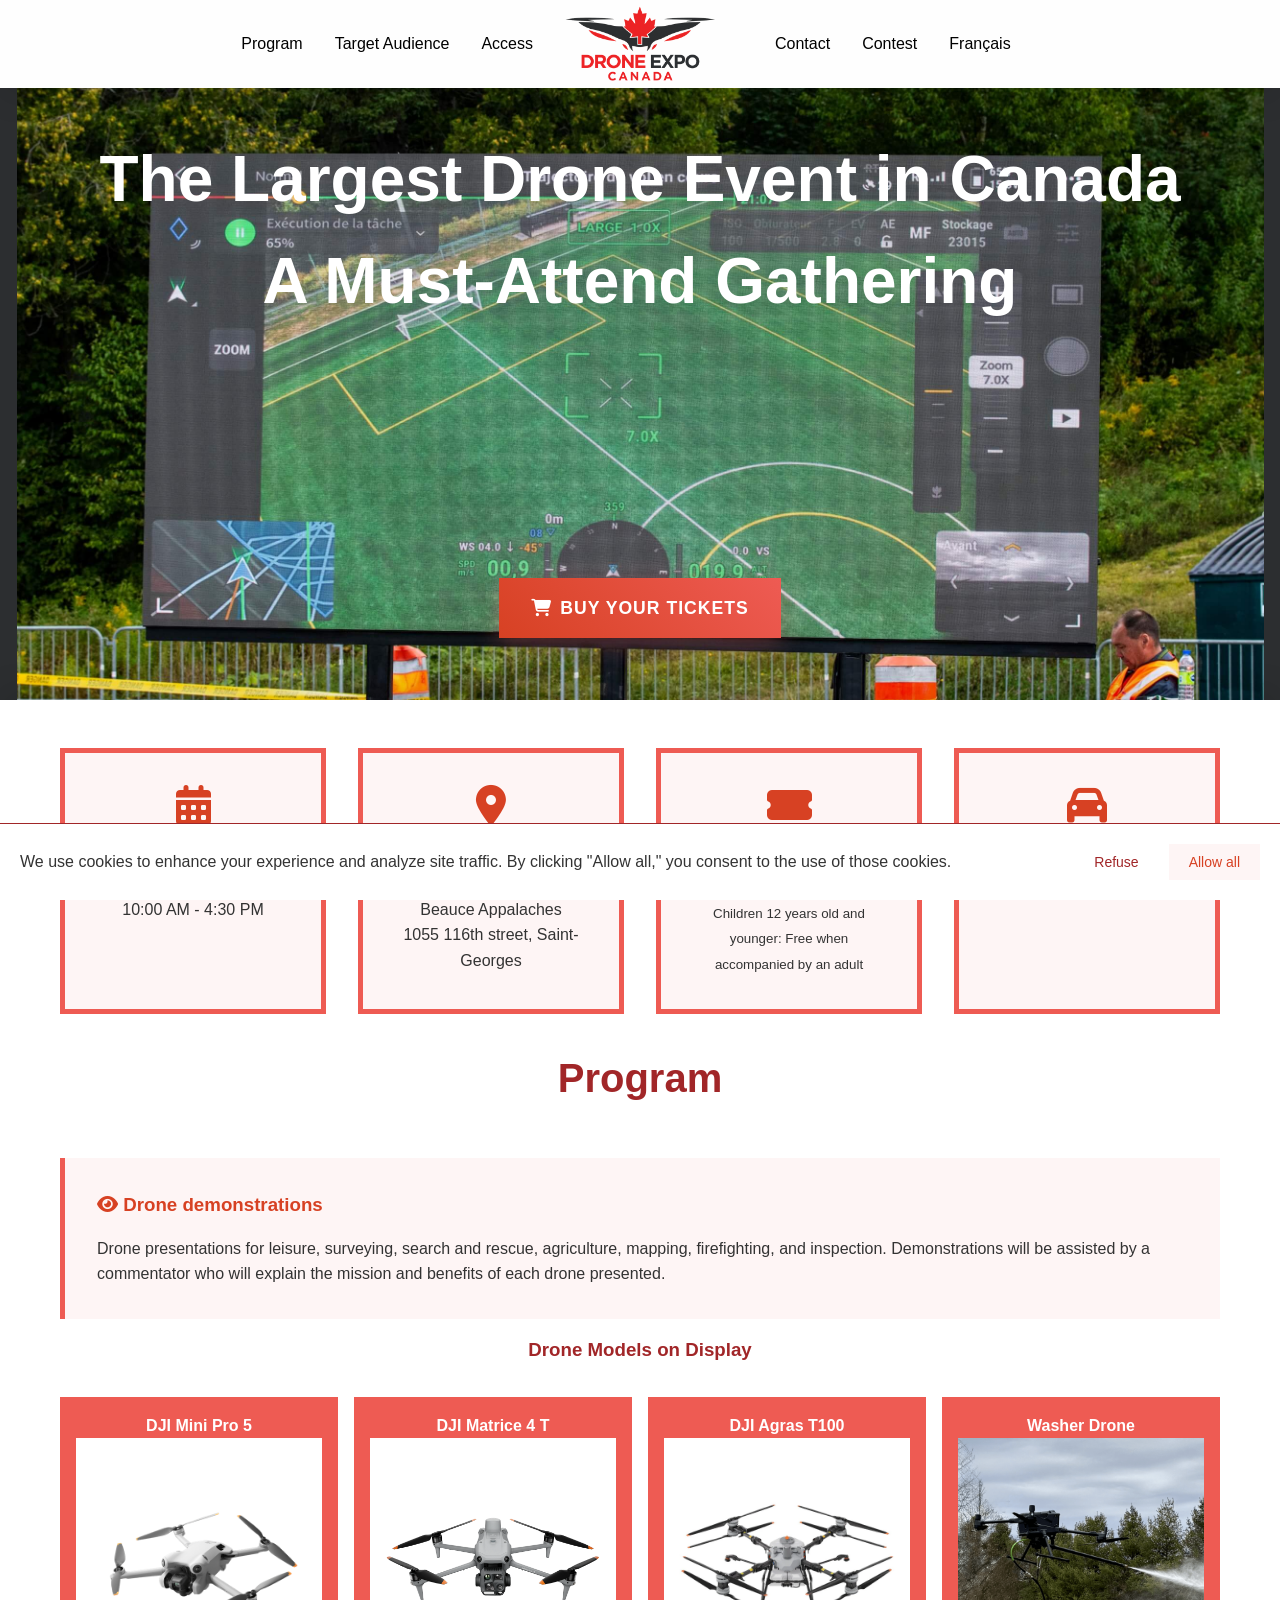
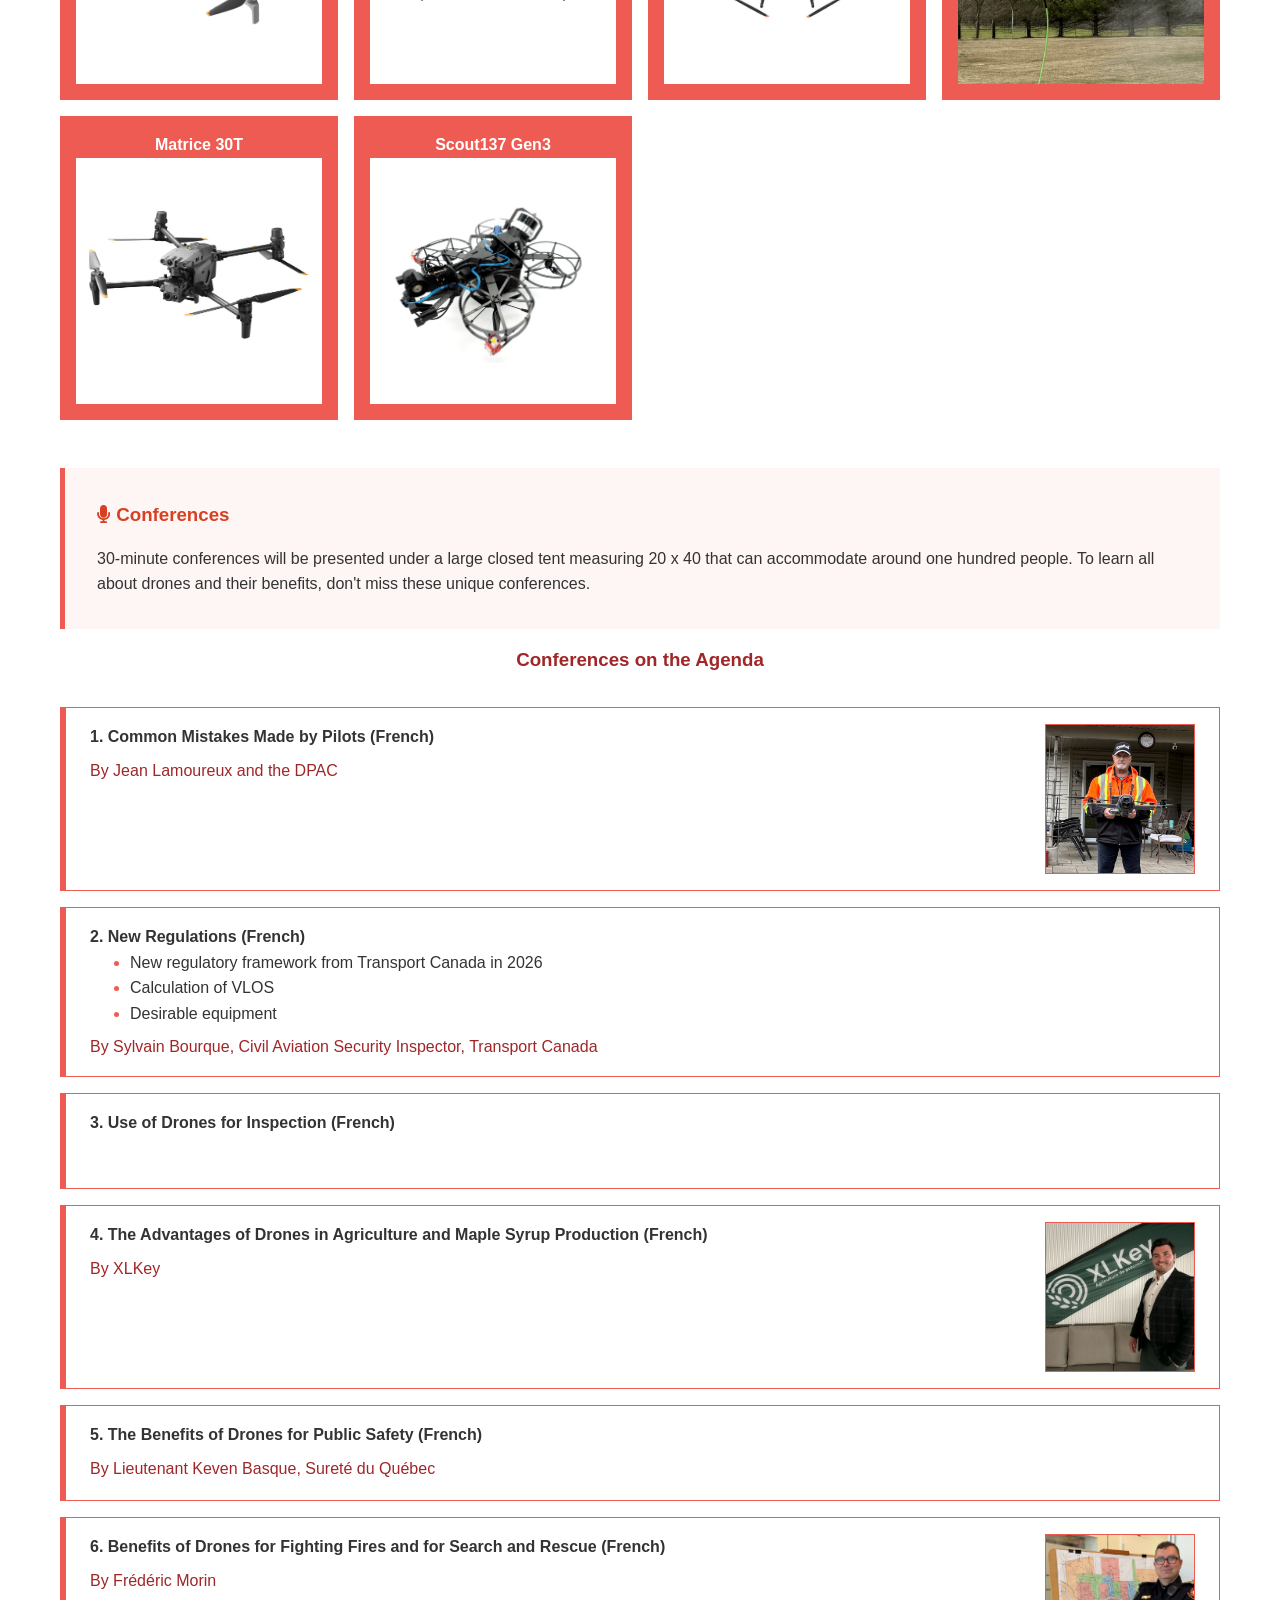
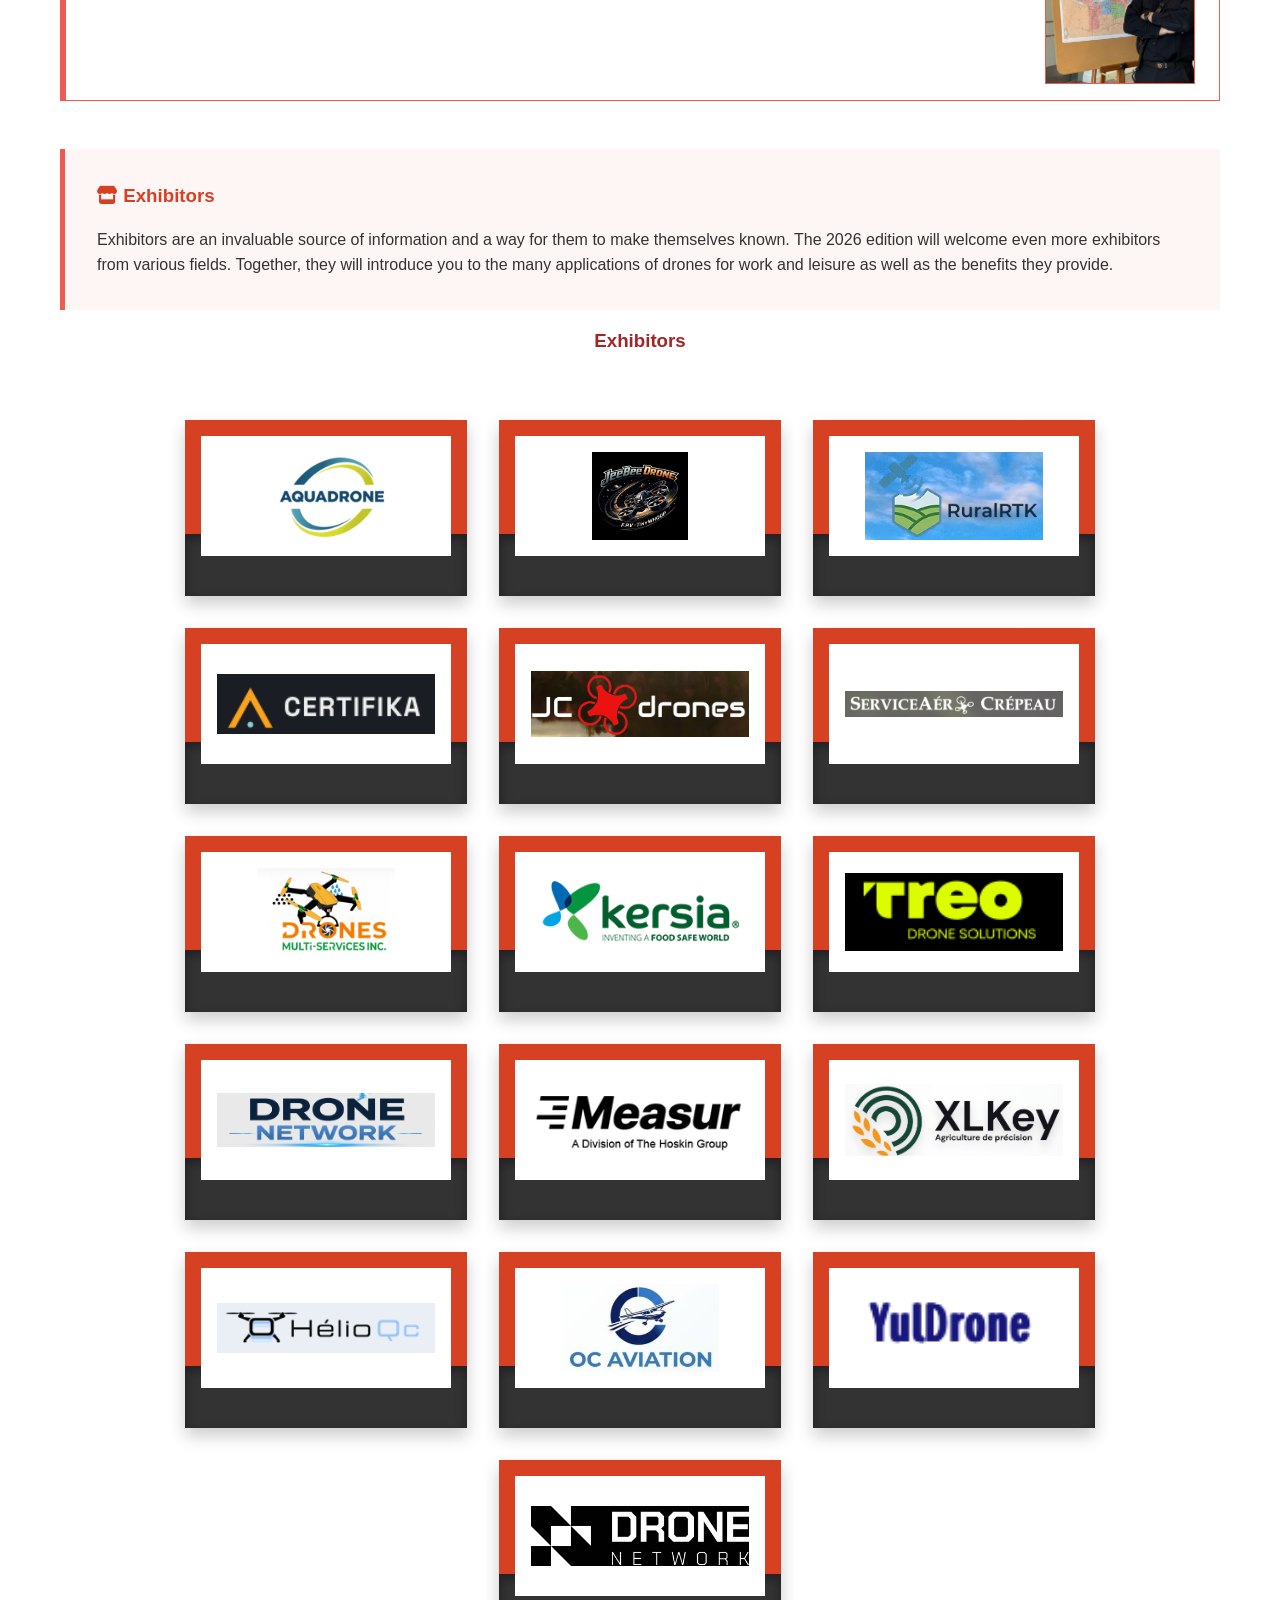
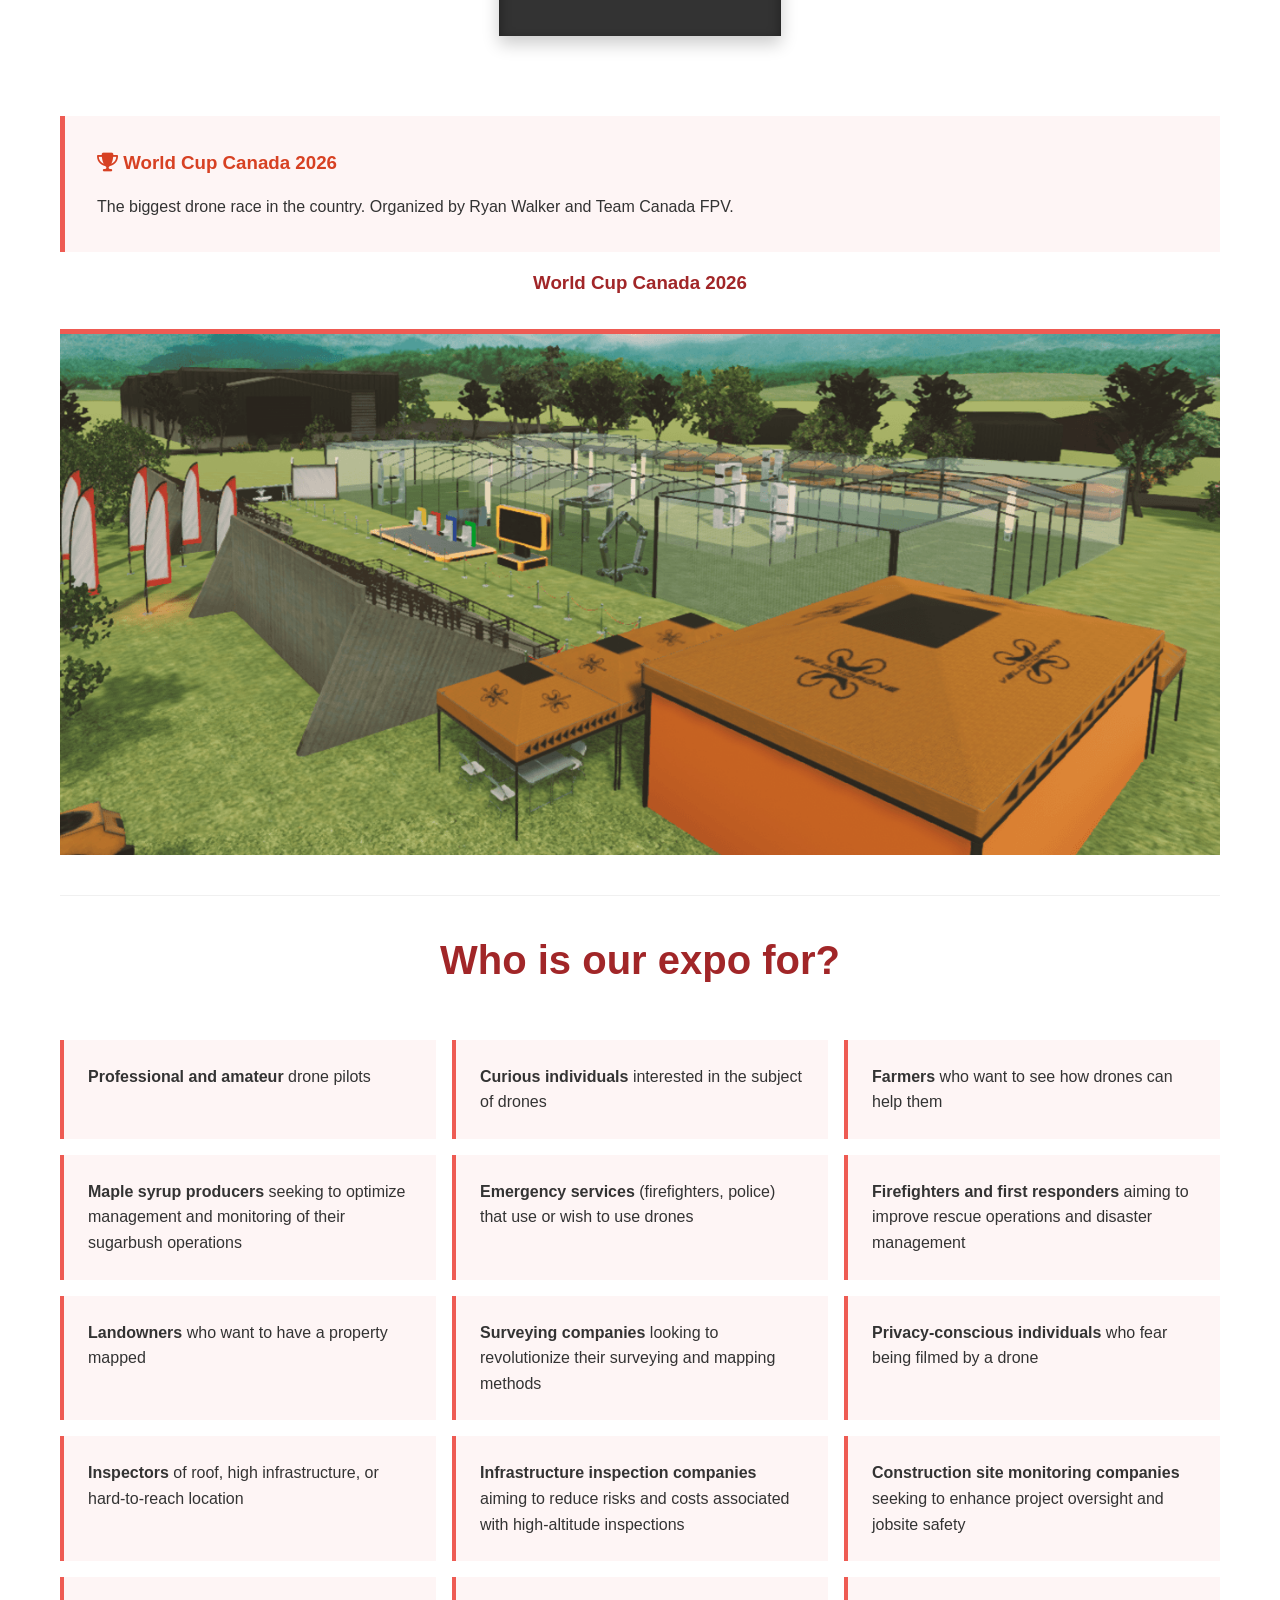
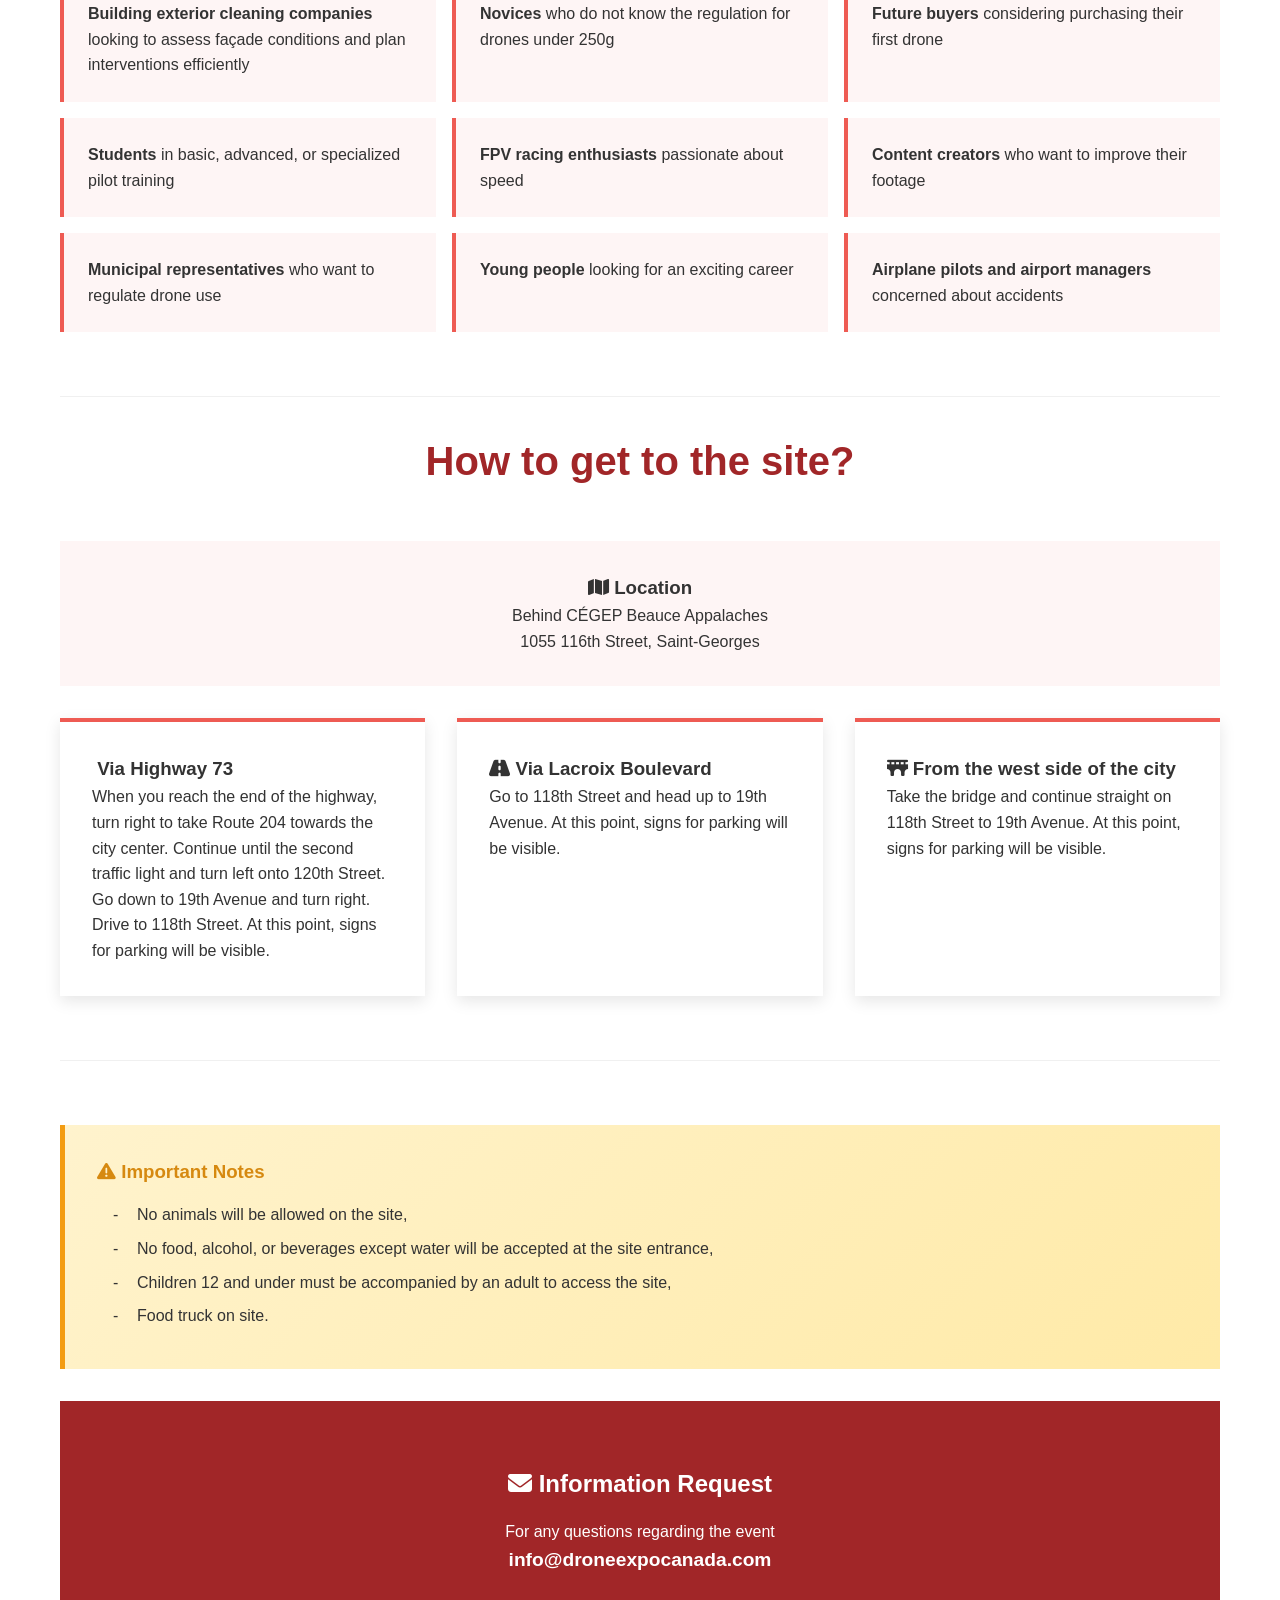
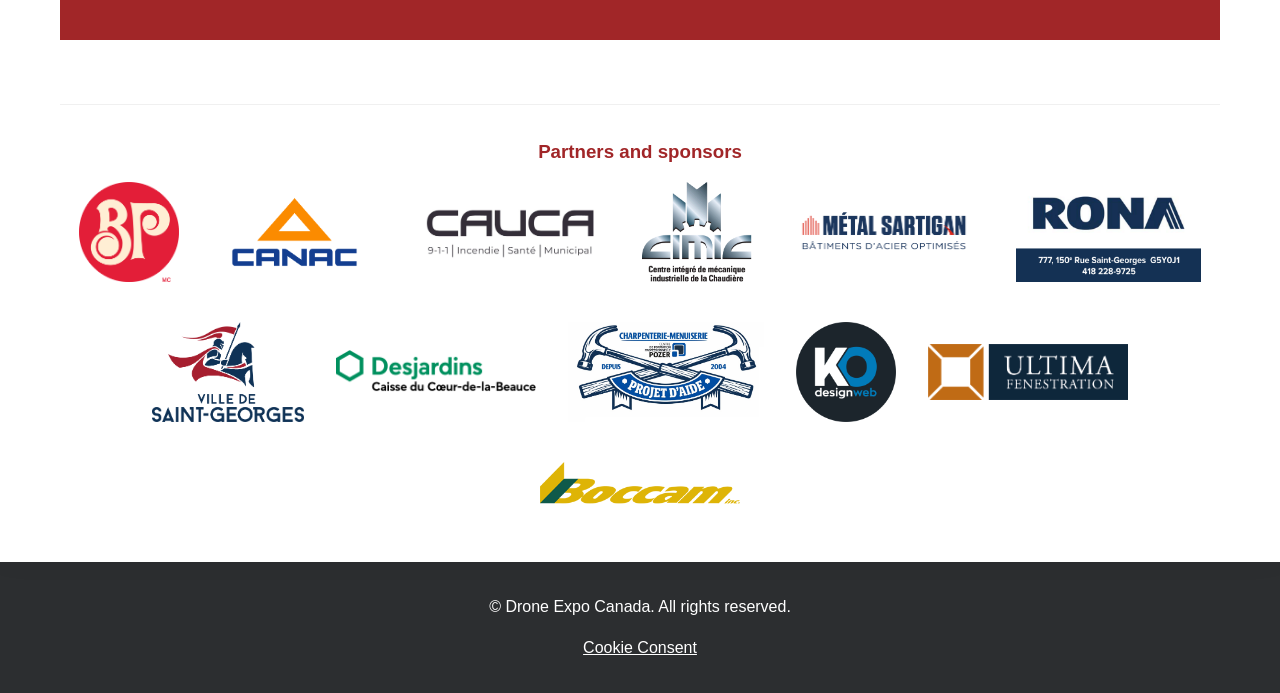
==== commit 14e70d32: "- Removed old font-awesome icons in conferences" ====
--- a/en/index.html
+++ b/en/index.html
@@ -226,14 +226,12 @@
                   <p lang="en"
                      class="conference-presenter">By Sylvain Bourque, Civil Aviation Security Inspector, Transport Canada</p>
                 </div>
-                <i class="far fa-dollar"></i>
               </div>
               <div class="conference">
                 <div>
                   <h4 lang="fr">3. Utilisation de drones pour l’inspection</h4>
                   <h4 lang="en">3. Use of Drones for Inspection (French)</h4>
                 </div>
-                <i style="transform: none" class="fas fa-magnifying-glass"></i>
               </div>
               <div class="conference">
                 <div>
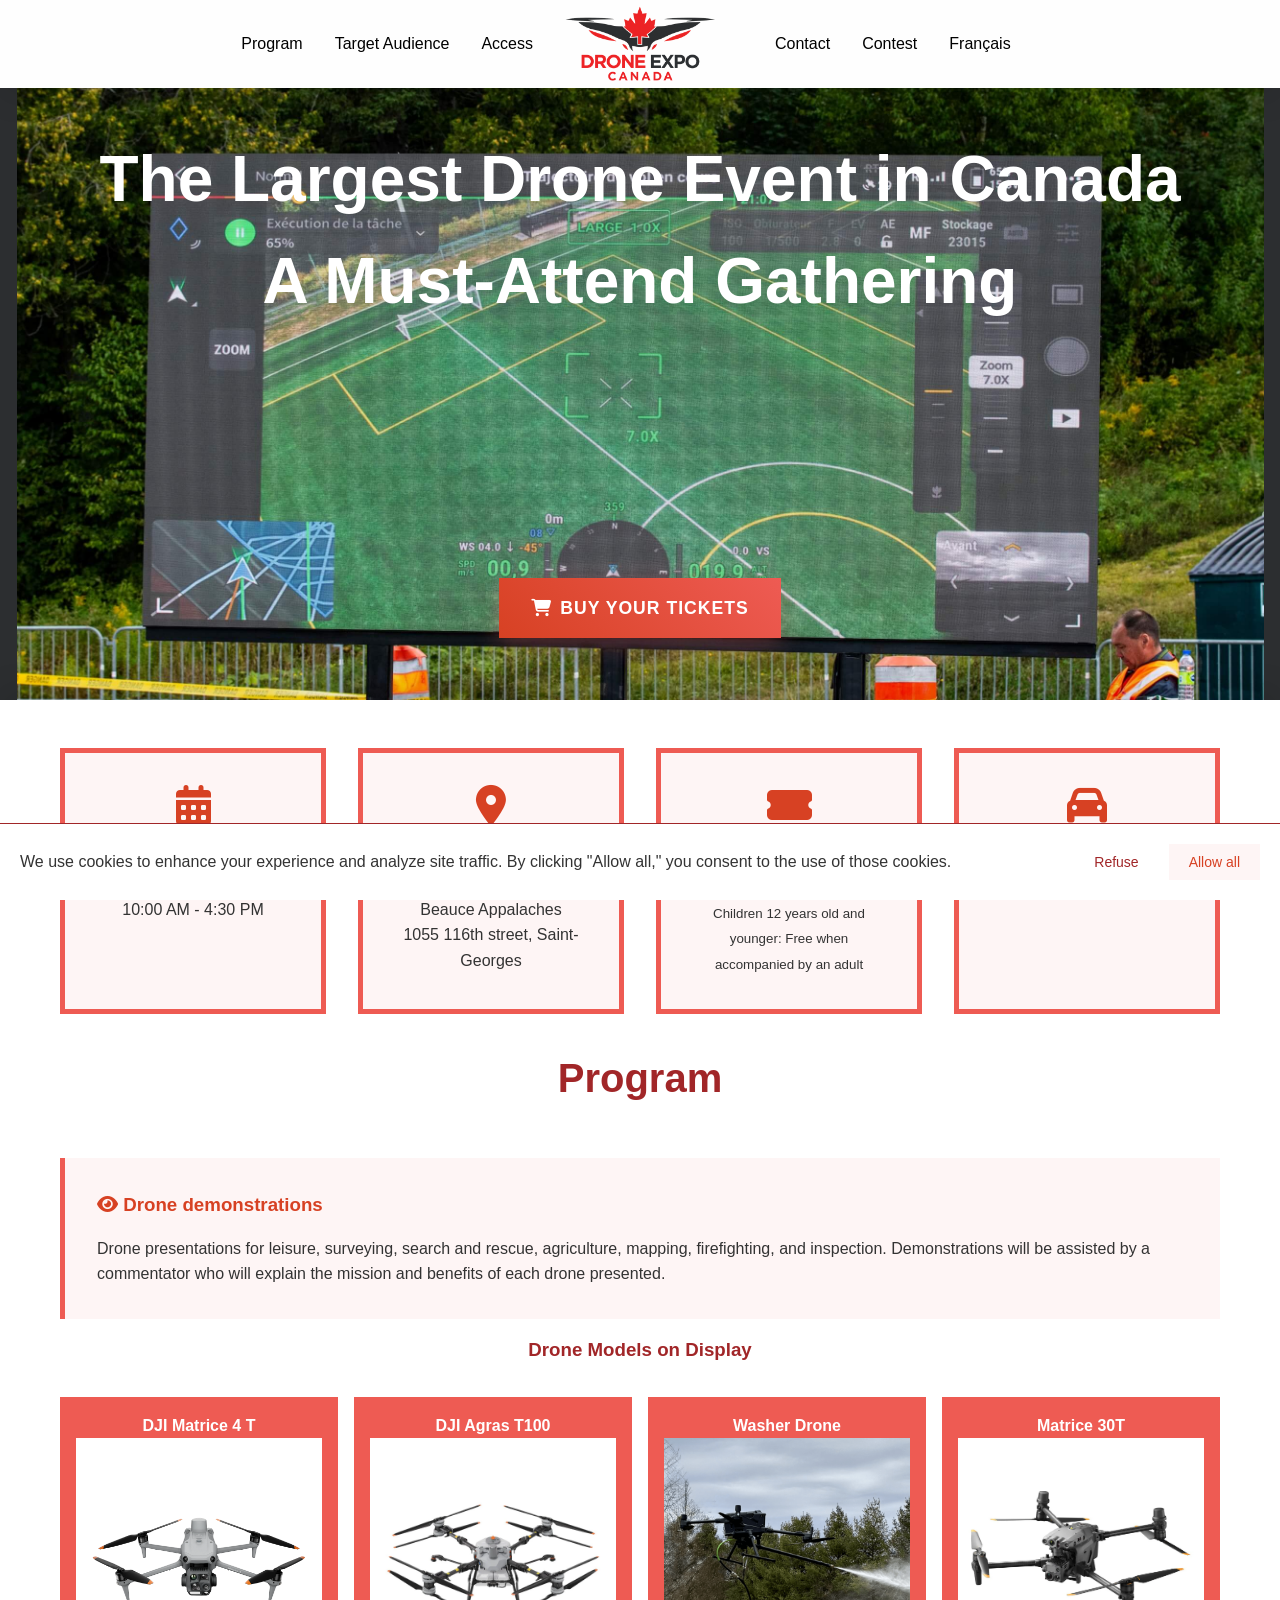
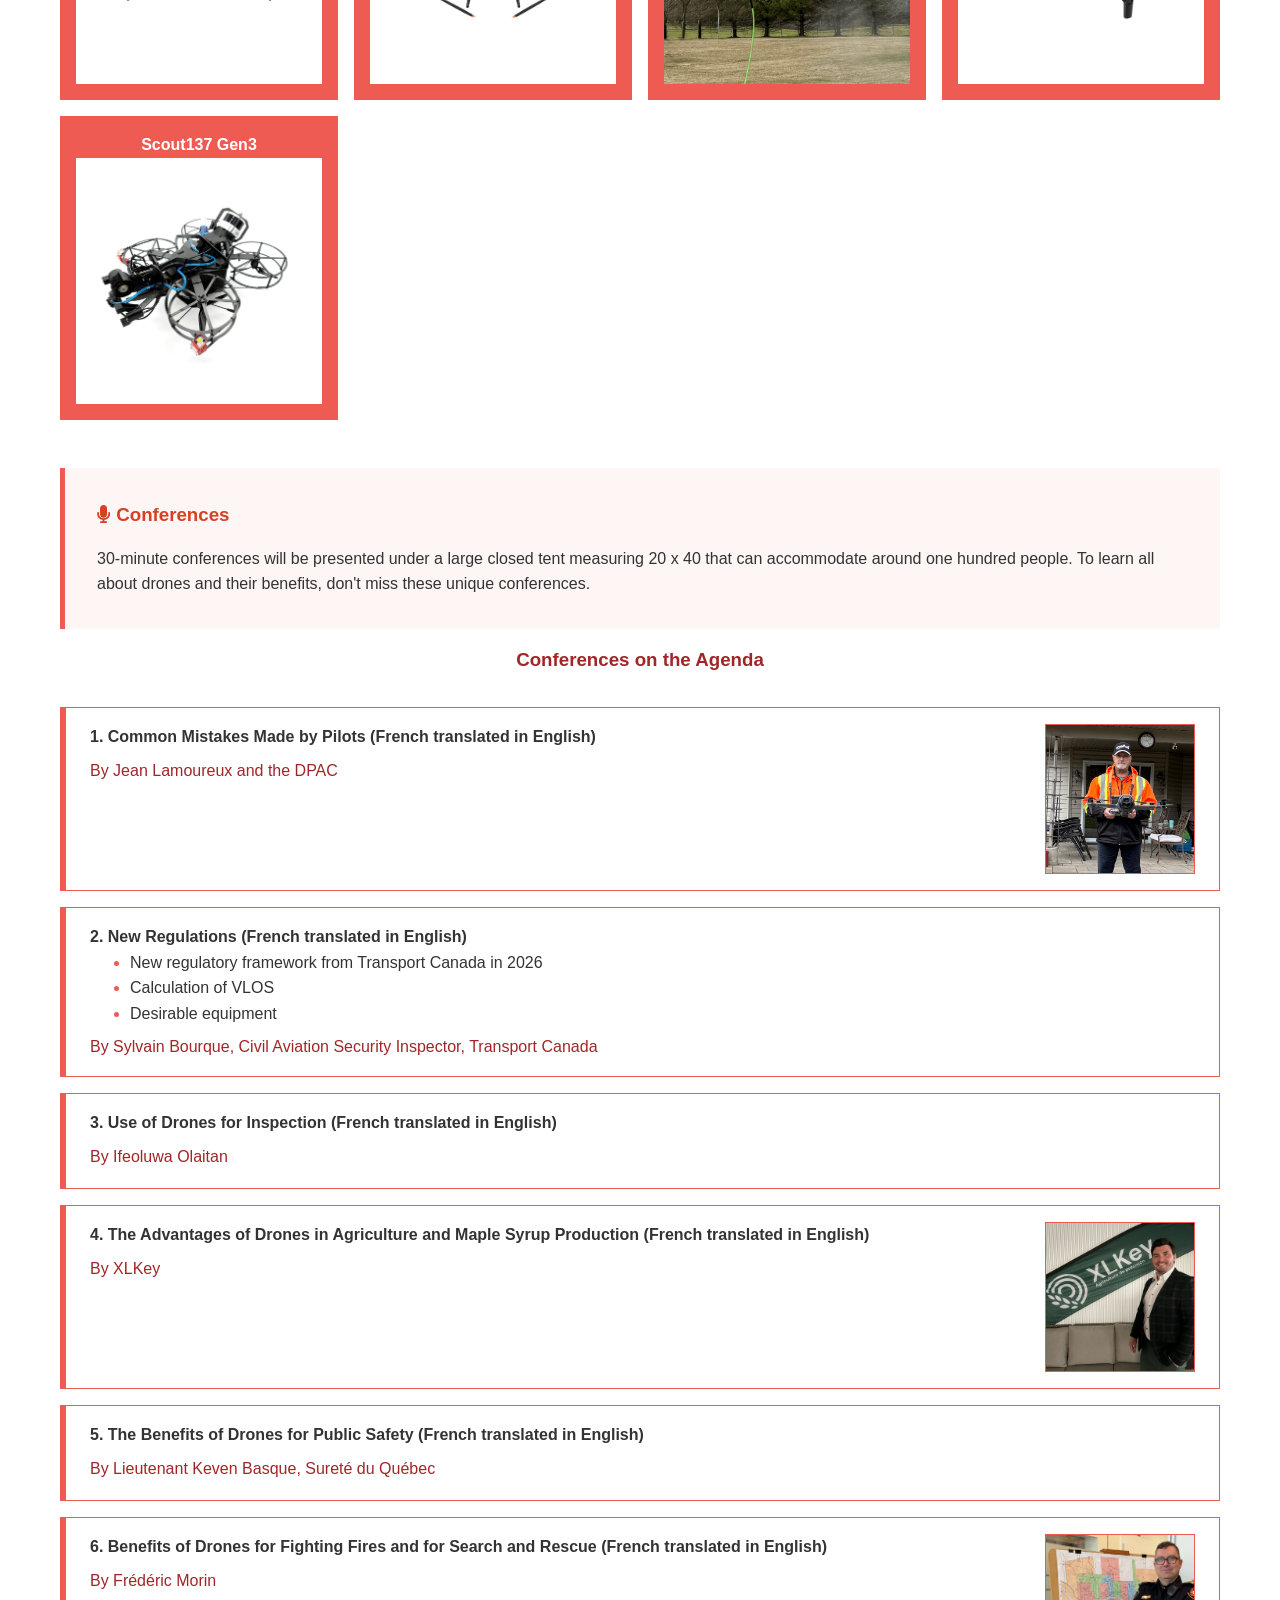
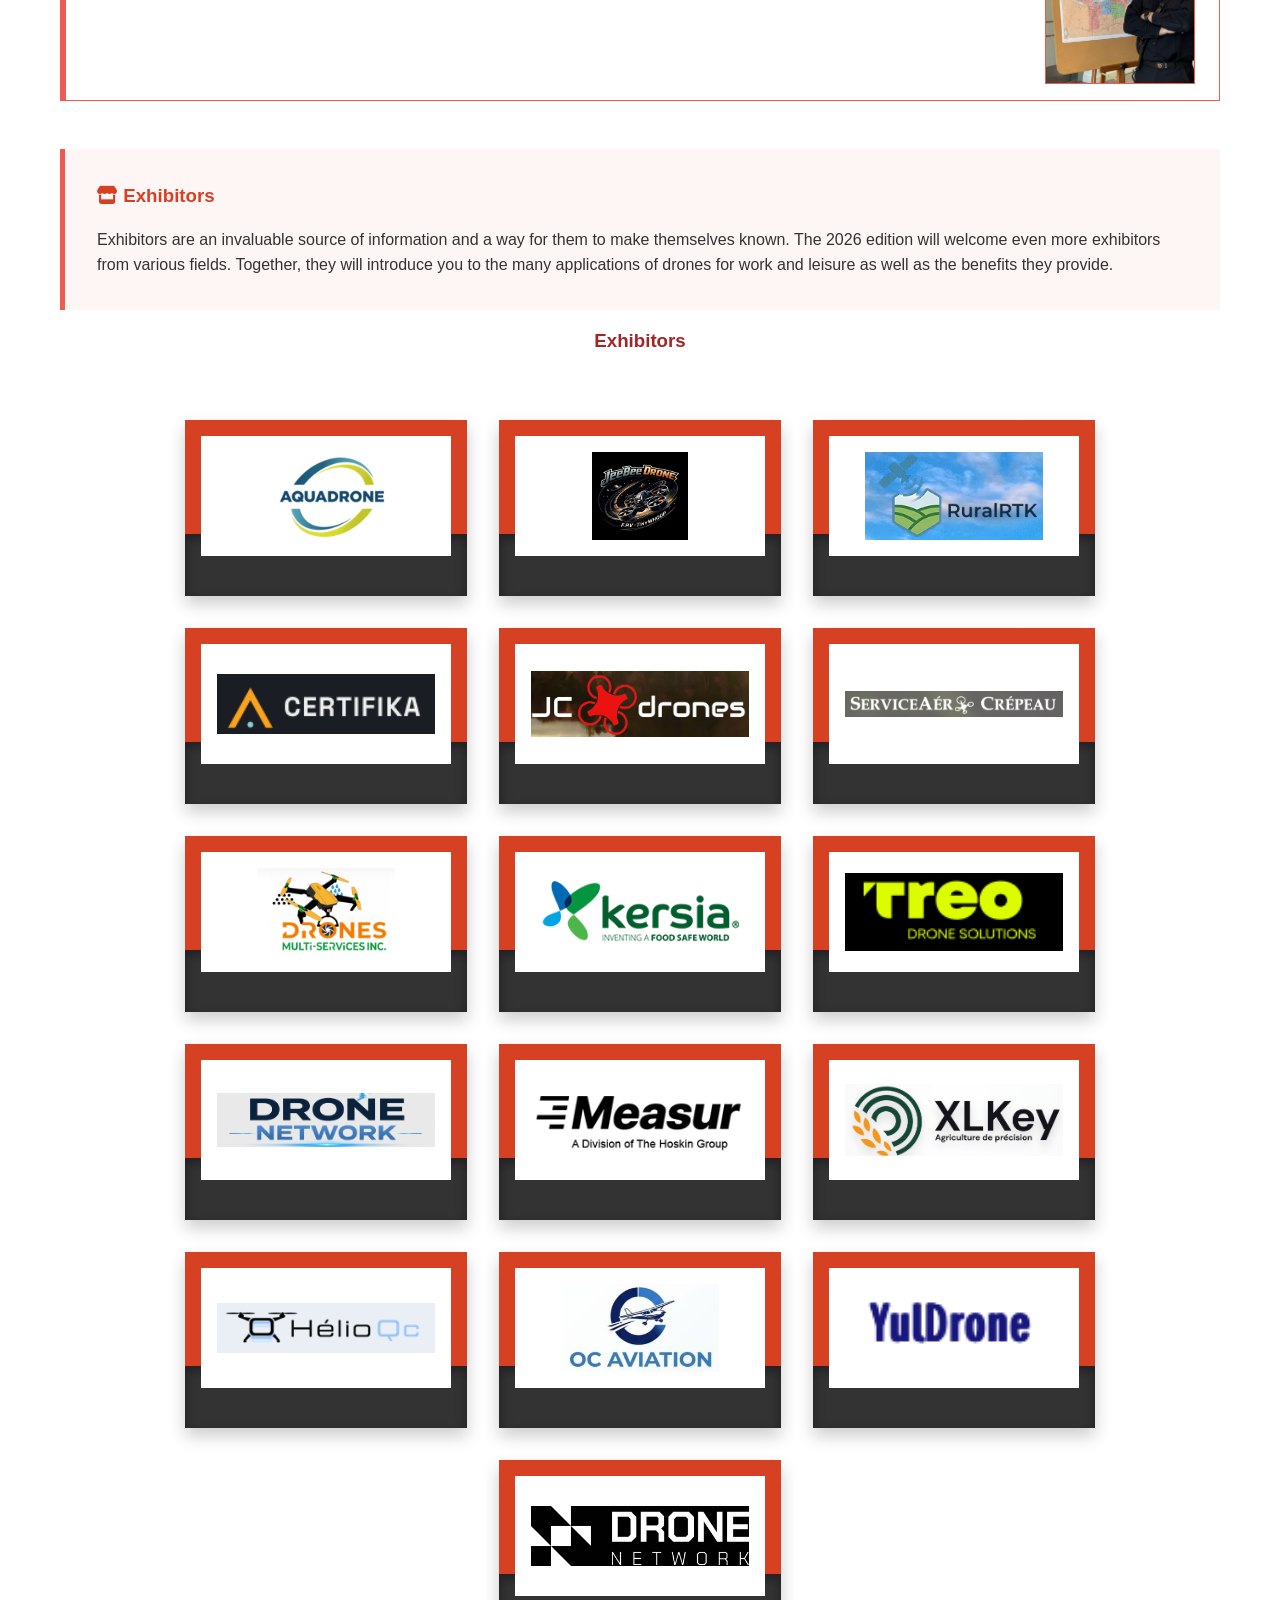
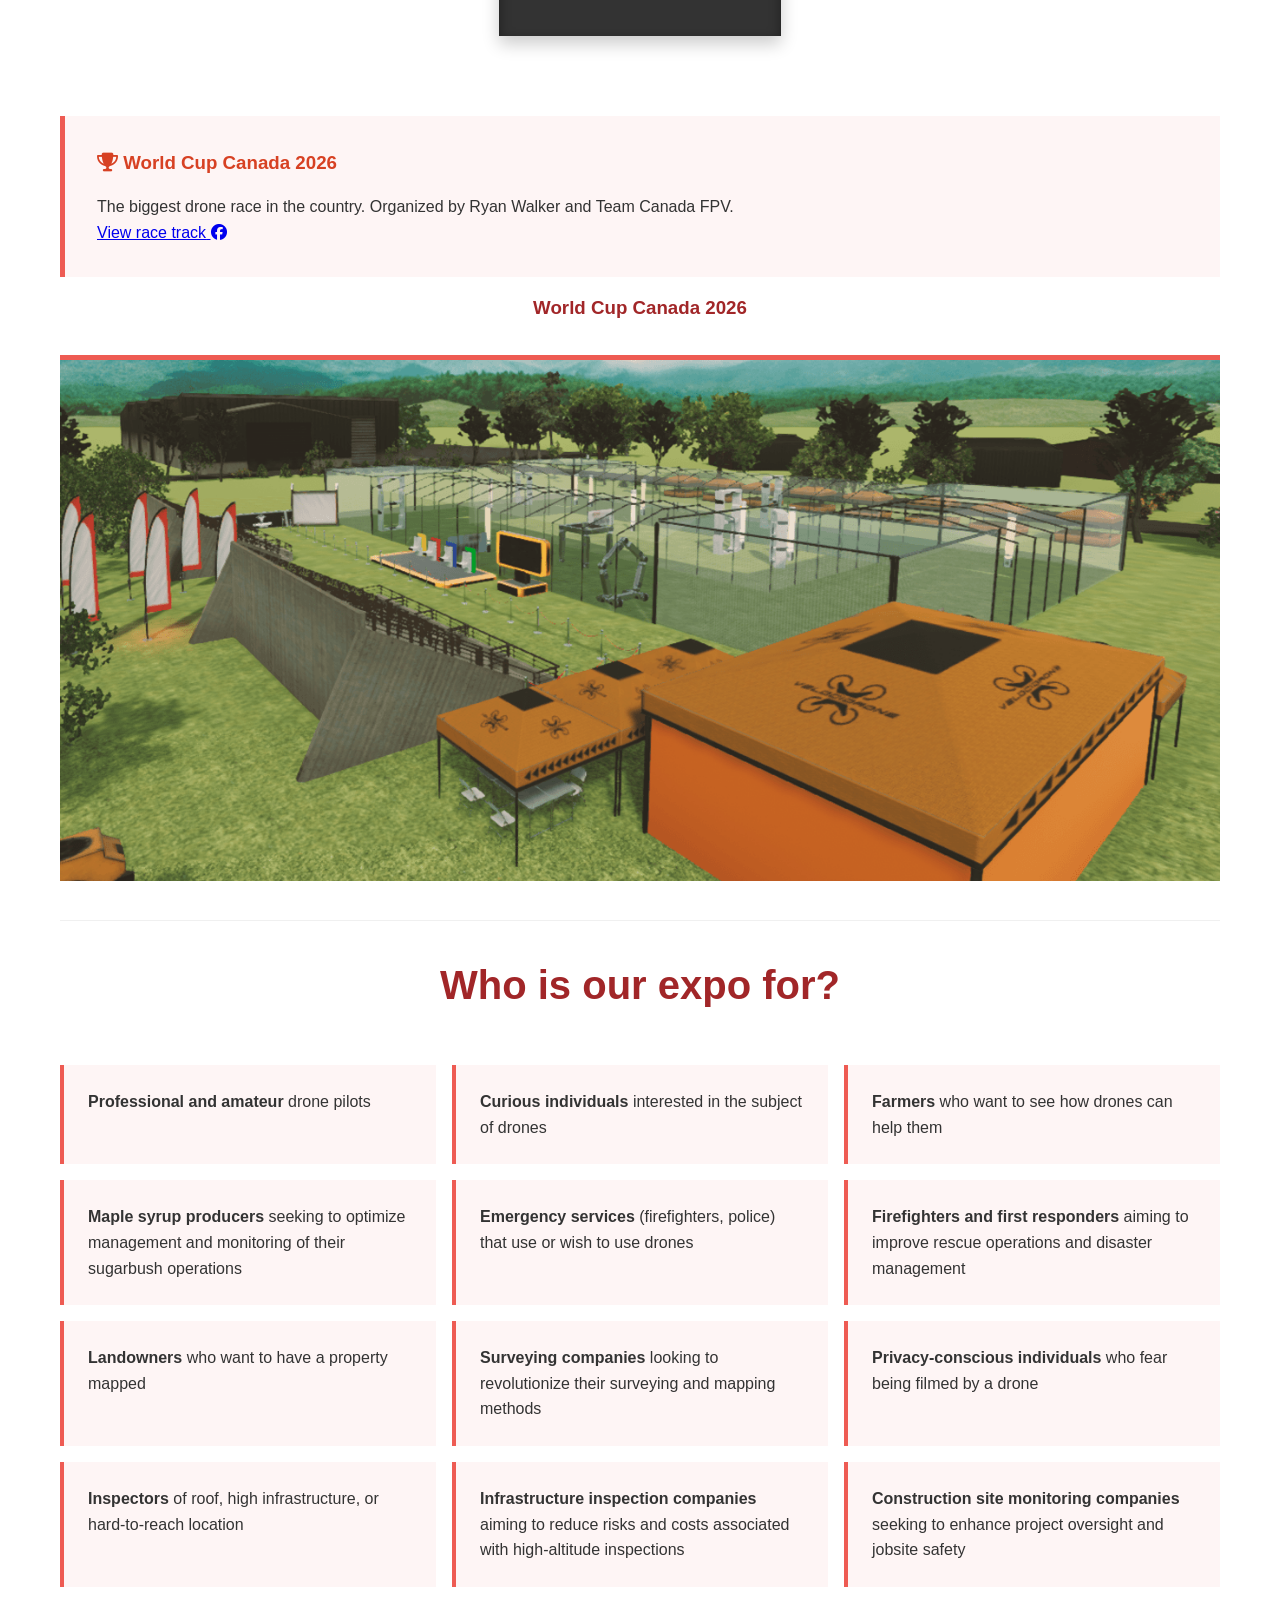
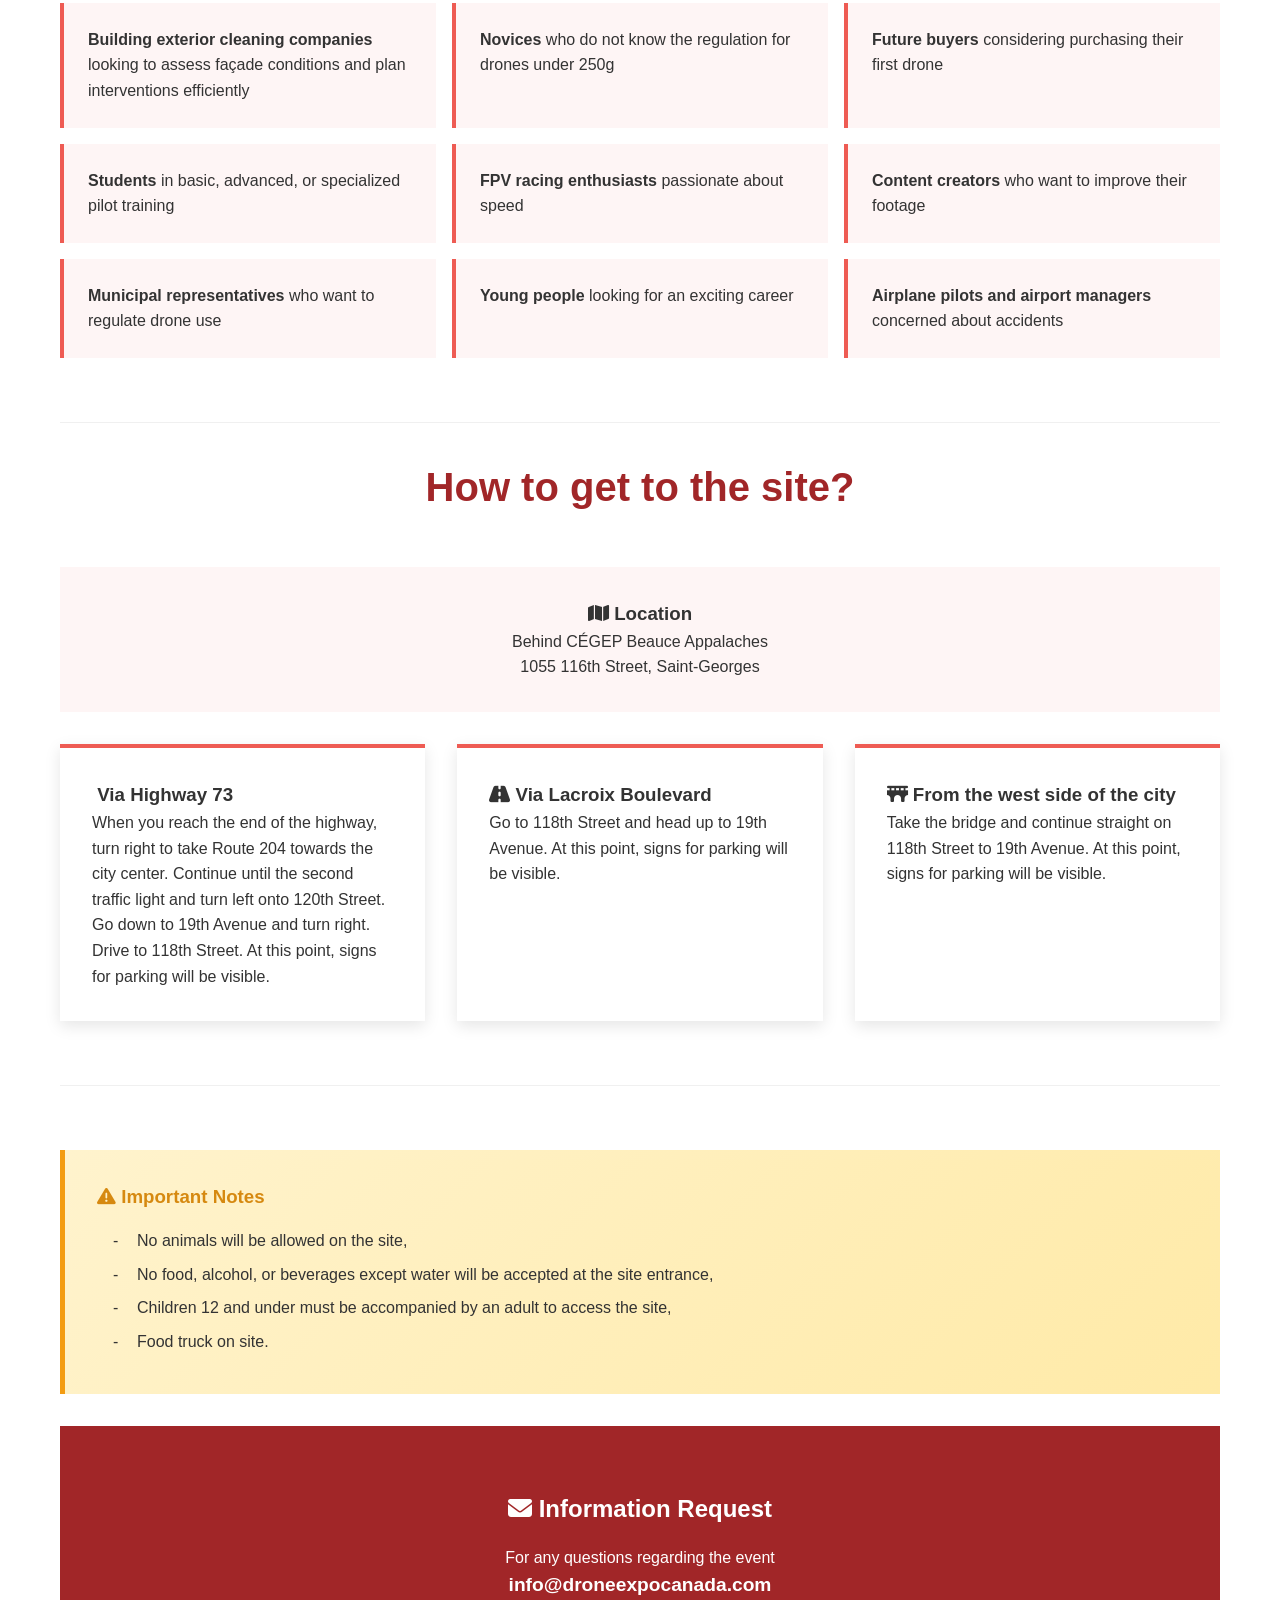
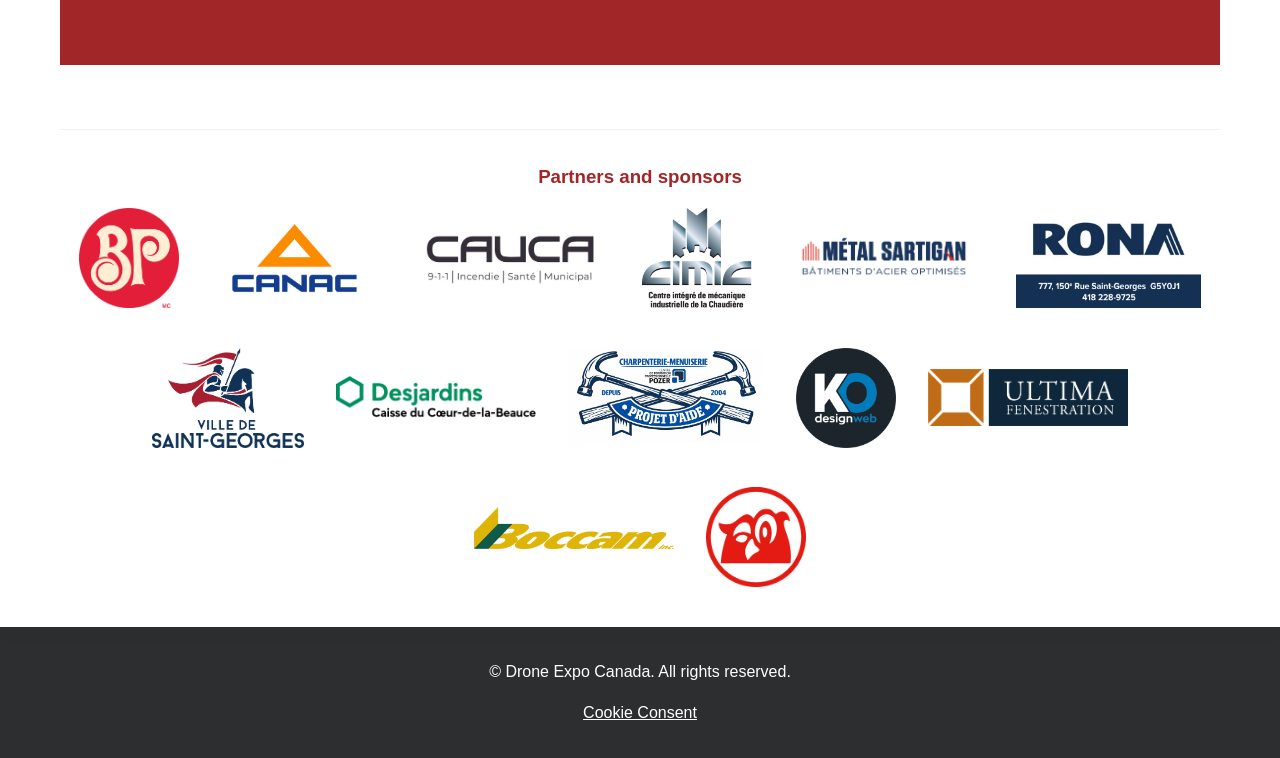
==== commit 5c4a6d9f: "- Added track link, sponsor and other minor changes" ====
--- a/en/index.html
+++ b/en/index.html
@@ -141,10 +141,6 @@
             <h3 lang="en" class="subsection-title">Drone Models on Display</h3>
             <div class="drone-models">
               <div class="drone-model">
-                DJI Mini Pro 5
-                <div class="drone-model-img" style="background-image: url('/assets/DJI Mini Pro 5.png')"></div>
-              </div>
-              <div class="drone-model">
                 DJI Matrice 4 T
                 <div class="drone-model-img" style="background-image: url('/assets/DJI Matrice 4 T.webp')"></div>
               </div>
@@ -199,7 +195,7 @@
               <div class="conference">
                 <div>
                   <h4 lang="fr">1. Erreurs communes des pilotes</h4>
-                  <h4 lang="en">1. Common Mistakes Made by Pilots (French)</h4>
+                  <h4 lang="en">1. Common Mistakes Made by Pilots (French translated in English)</h4>
                   <p lang="fr" class="conference-presenter">Par Jean Lamoureux et la DPAC</p>
                   <p lang="en" class="conference-presenter">By Jean Lamoureux and the DPAC</p>
                 </div>
@@ -210,7 +206,7 @@
               <div class="conference">
                 <div>
                   <h4 lang="fr">2. Nouvelle règlementation</h4>
-                  <h4 lang="en">2. New Regulations (French)</h4>
+                  <h4 lang="en">2. New Regulations (French translated in English)</h4>
                   <ul lang="fr" class="conference-points">
                     <li>Nouveau cadre règlementaire de Transport Canada en 2026</li>
                     <li>Calcul du VLOS</li>
@@ -230,13 +226,16 @@
               <div class="conference">
                 <div>
                   <h4 lang="fr">3. Utilisation de drones pour l’inspection</h4>
-                  <h4 lang="en">3. Use of Drones for Inspection (French)</h4>
+                  <h4 lang="en">3. Use of Drones for Inspection (French translated in English)</h4>
+                  <p lang="fr" class="conference-presenter">Par Ifeoluwa Olaitan</p>
+                  <p lang="en" class="conference-presenter">By Ifeoluwa Olaitan</p>
                 </div>
               </div>
               <div class="conference">
                 <div>
                   <h4 lang="fr">4. Les avantages des drones en agriculture et en acériculture</h4>
-                  <h4 lang="en">4. The Advantages of Drones in Agriculture and Maple Syrup Production (French)</h4>
+                  <h4
+                    lang="en">4. The Advantages of Drones in Agriculture and Maple Syrup Production (French translated in English)</h4>
                   <p lang="fr" class="conference-presenter">Par XLKey</p>
                   <p lang="en" class="conference-presenter">By XLKey</p>
                 </div>
@@ -247,7 +246,7 @@
               <div class="conference">
                 <div>
                   <h4 lang="fr">5. Les bénéfices des drones pour la sécurité publique</h4>
-                  <h4 lang="en">5. The Benefits of Drones for Public Safety (French)</h4>
+                  <h4 lang="en">5. The Benefits of Drones for Public Safety (French translated in English)</h4>
                   <p lang="fr" class="conference-presenter">Par le lieutenant Keven Basque, Sureté du Québec</p>
                   <p lang="en" class="conference-presenter">By Lieutenant Keven Basque, Sureté du Québec</p>
                 </div>
@@ -256,7 +255,8 @@
                 <div>
                   <h4
                     lang="fr">6. Bénéfices des drones pour combattre les incendies et pour la recherche et le sauvetage</h4>
-                  <h4 lang="en">6. Benefits of Drones for Fighting Fires and for Search and Rescue (French)</h4>
+                  <h4
+                    lang="en">6. Benefits of Drones for Fighting Fires and for Search and Rescue (French translated in English)</h4>
                   <p lang="fr" class="conference-presenter">Par Frédéric Morin</p>
                   <p lang="en" class="conference-presenter">By Frédéric Morin</p>
                 </div>
@@ -416,6 +416,11 @@
                 lang="en">World Cup Canada 2026</span></h3>
               <p lang="fr">La plus grande course de drones au pays. Organisée par Ryan Walker et Team Canada FPV.</p>
               <p lang="en">The biggest drone race in the country. Organized by Ryan Walker and Team Canada FPV.</p>
+              <a href="https://www.facebook.com/reel/2102891173628675" target="_blank">
+                <span lang="fr">Voir la piste de course</span>
+                <span lang="en">View race track</span>
+                <i class="fa-brands fa-facebook"></i>
+              </a>
             </div>
 
             <h3 lang="fr" class="subsection-title">Coupe du monde Canada 2026</h3>
@@ -675,6 +680,9 @@
             </li>
             <li class="sponsor">
               <img src="/assets/sponsor/boccam.png" alt="Boccam">
+            </li>
+            <li class="sponsor">
+              <img src="/assets/sponsor/couchetard.webp" alt="Couche-Tard">
             </li>
           </ul>
         </section>
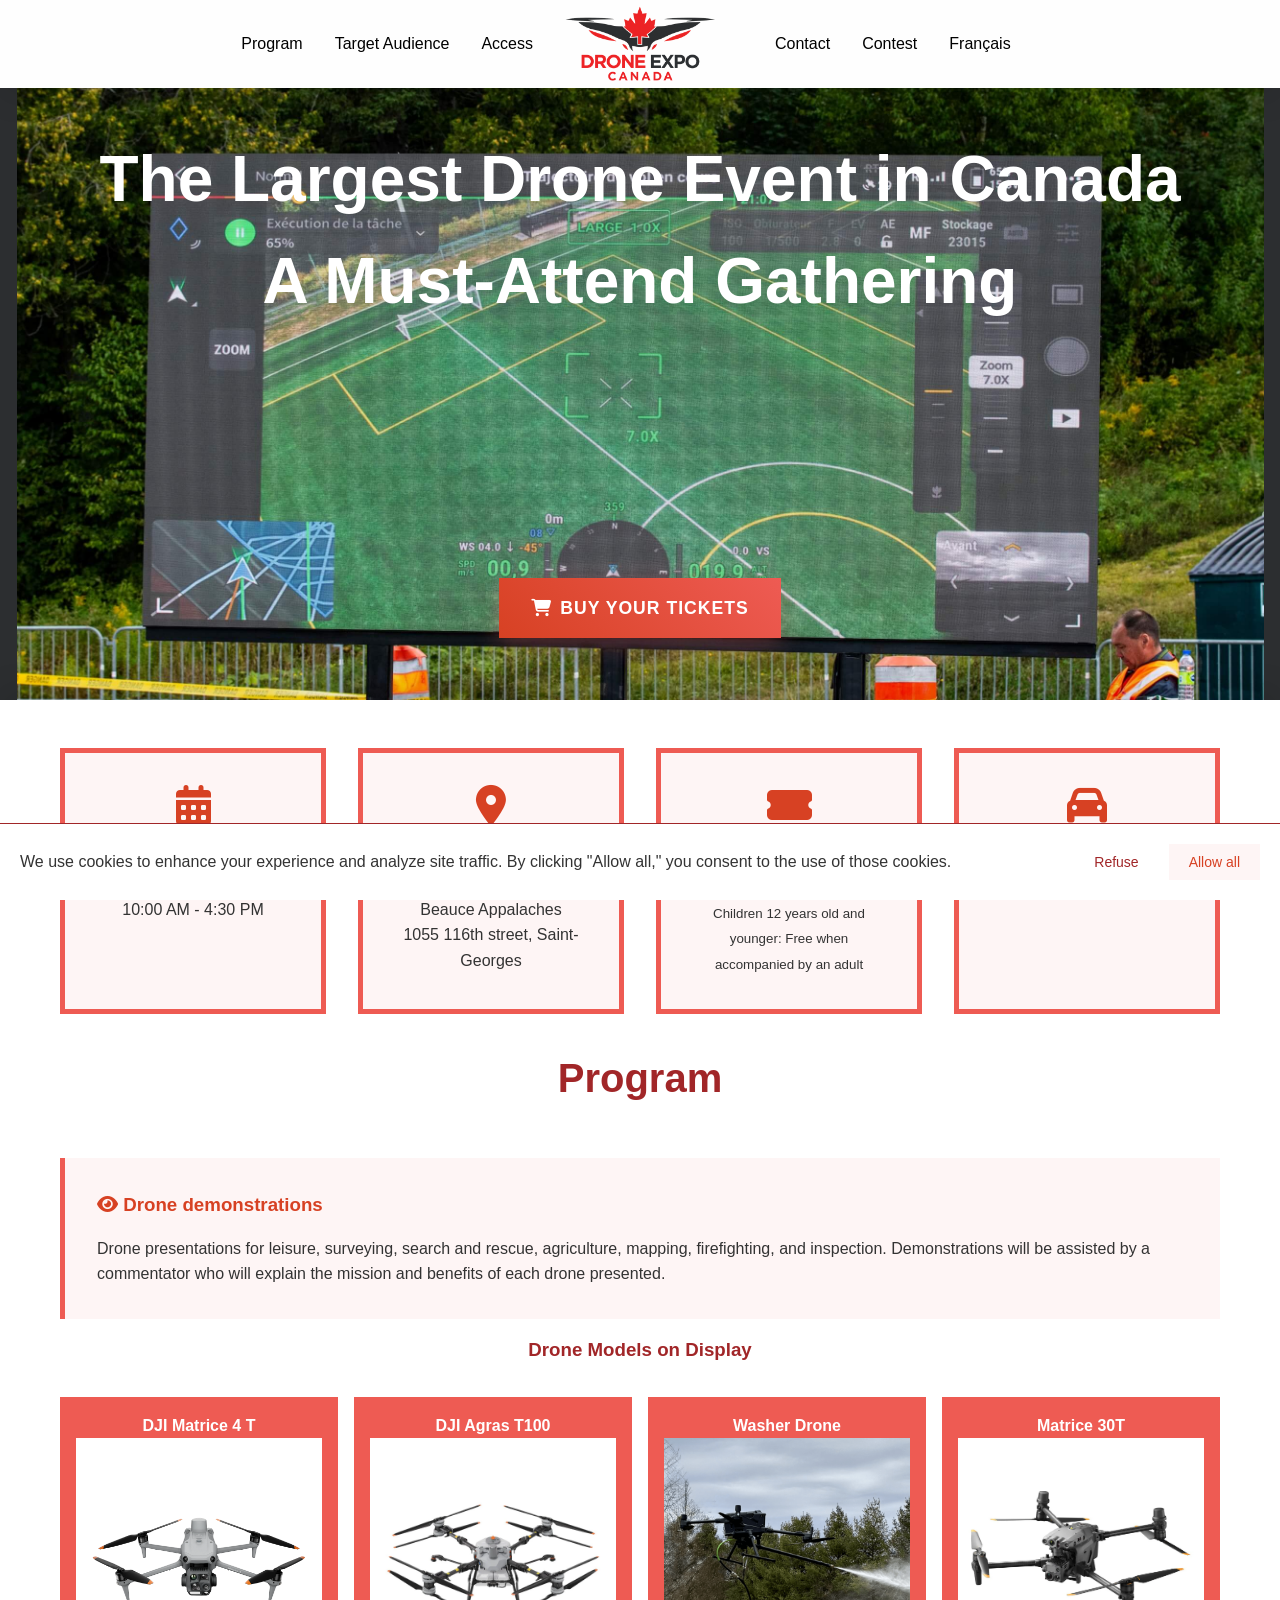
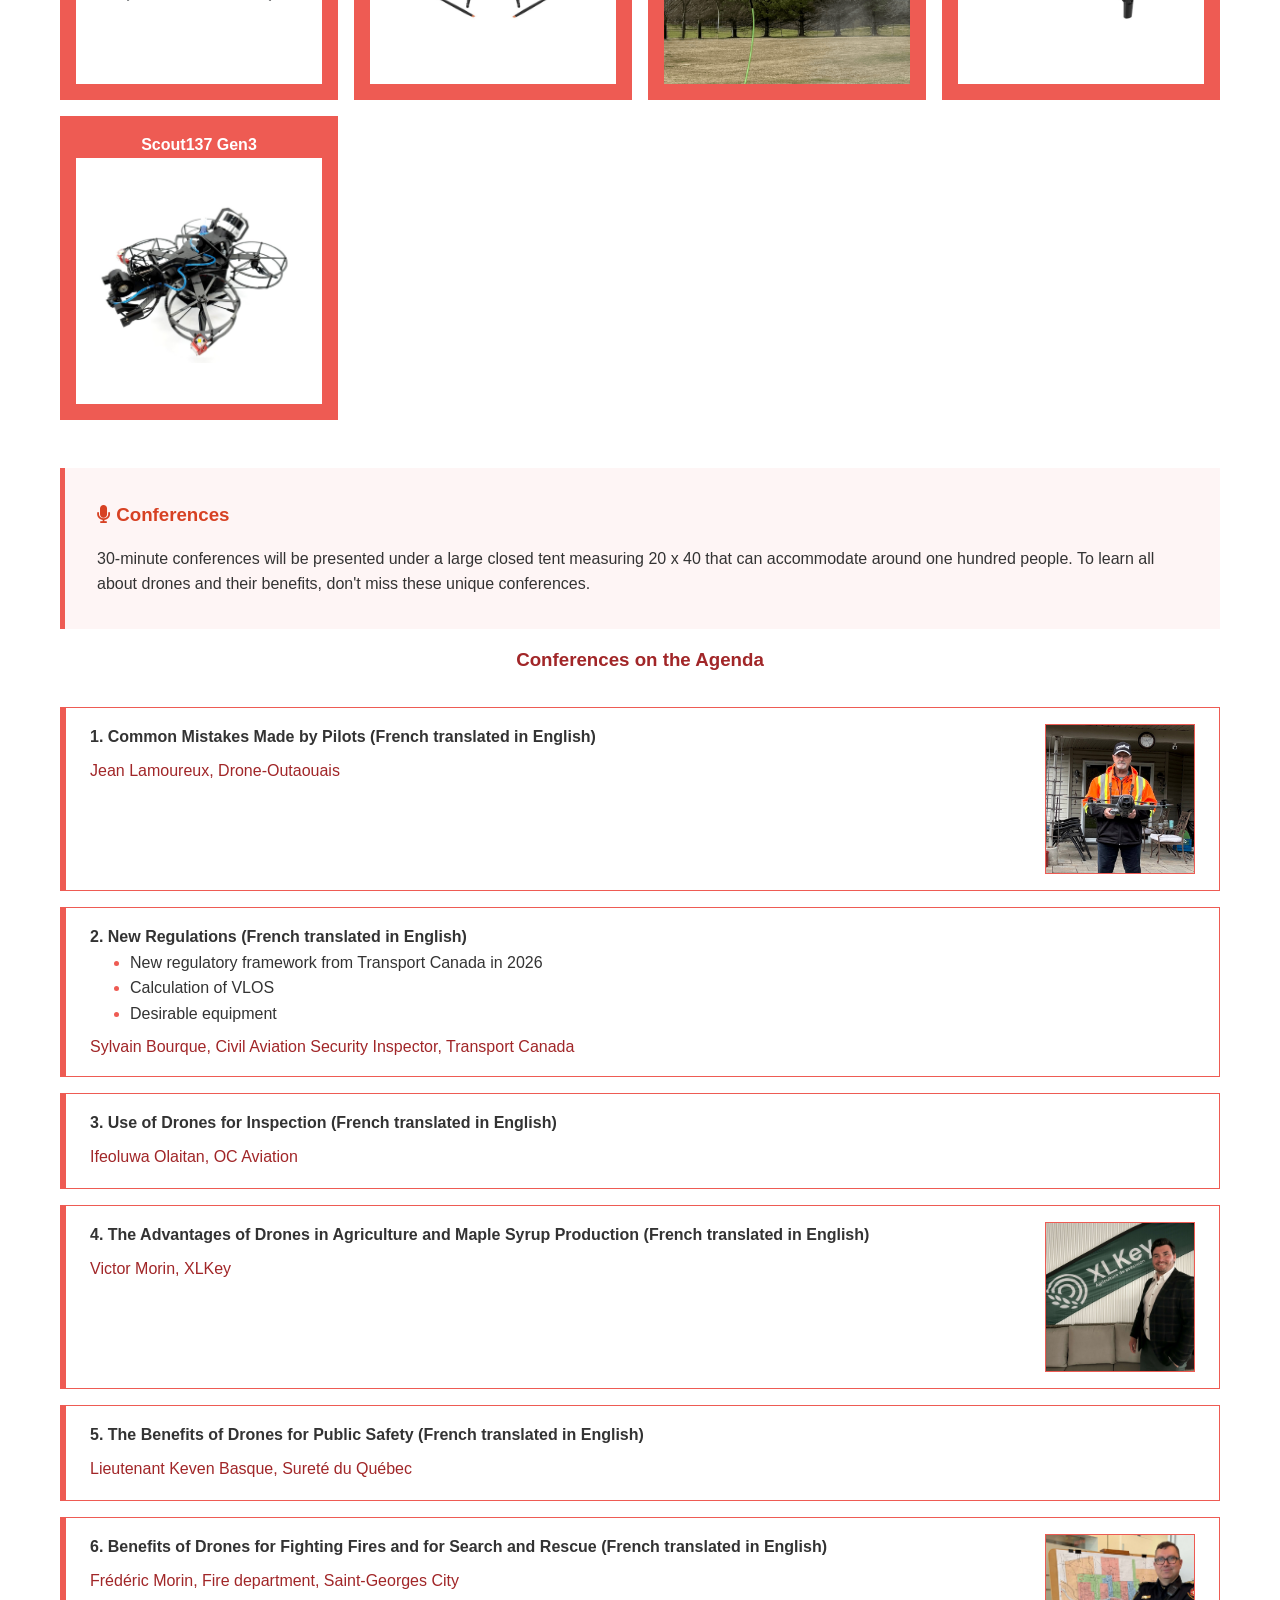
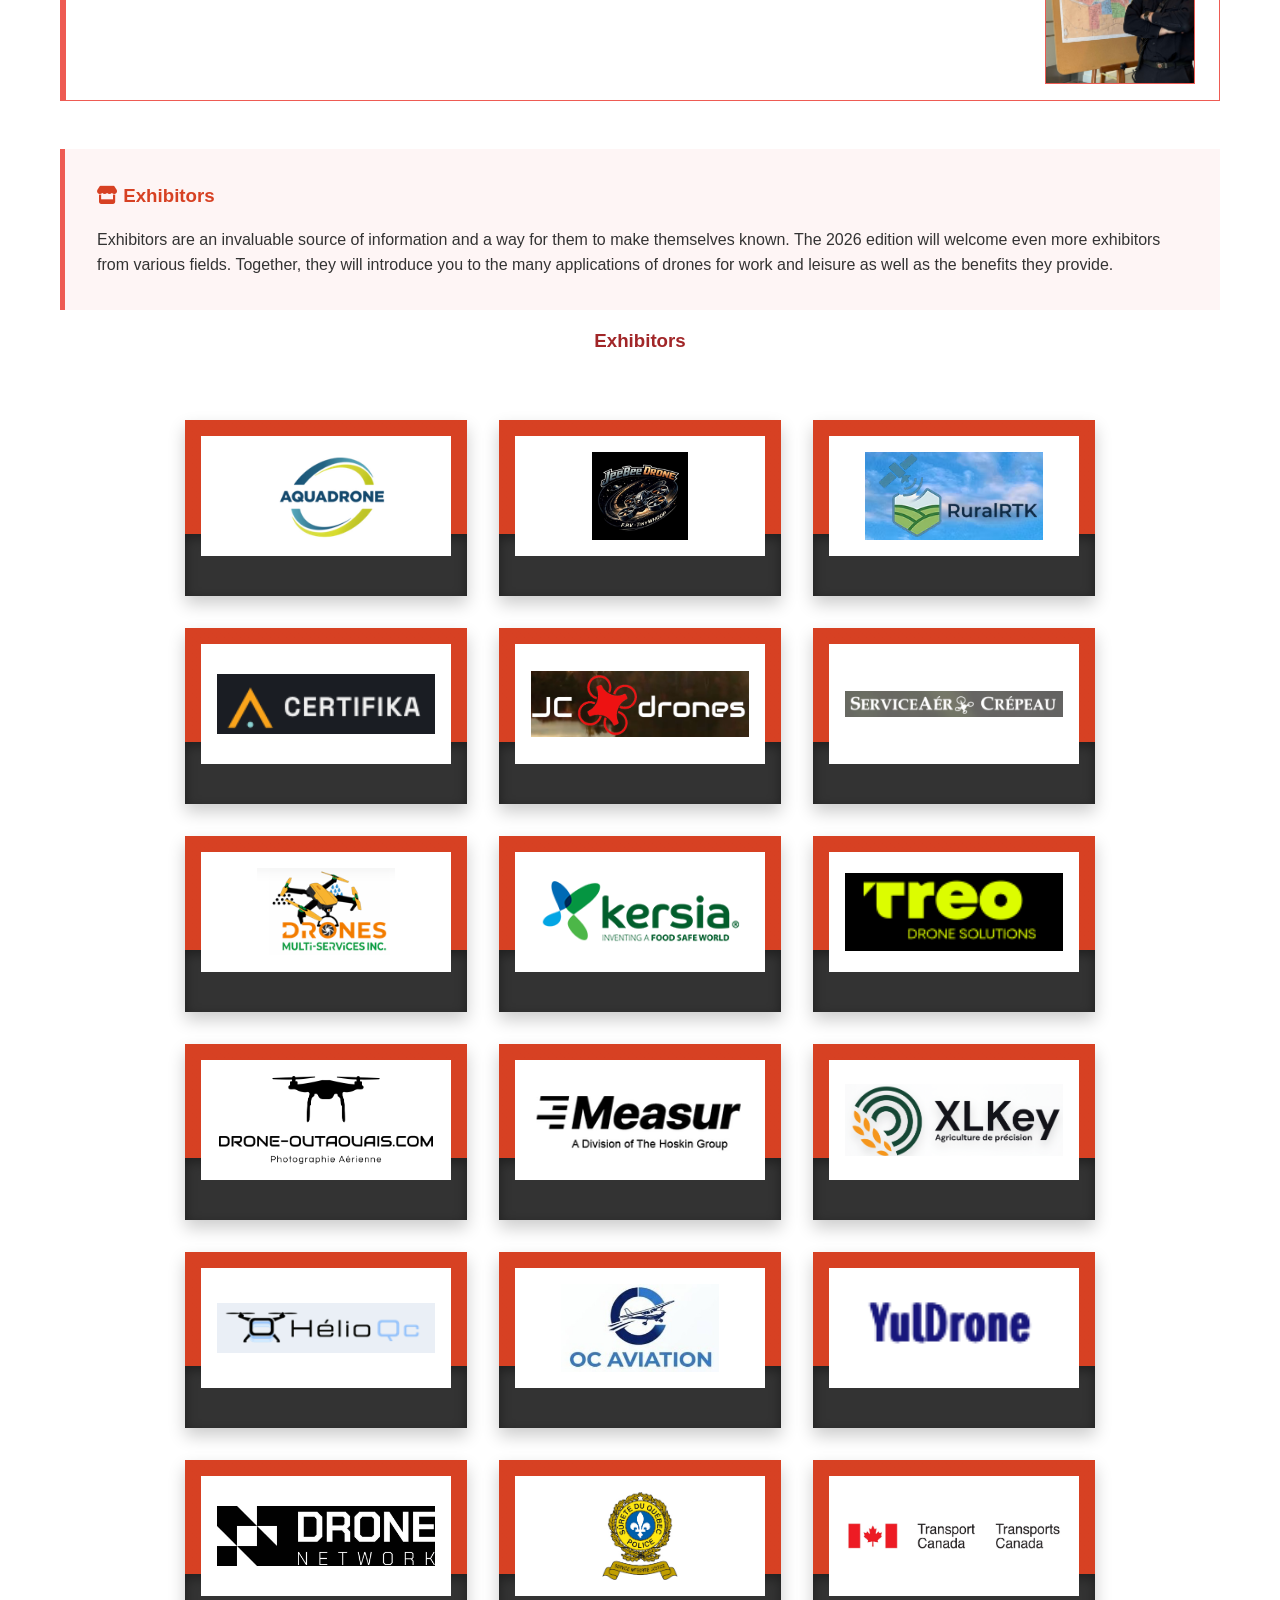
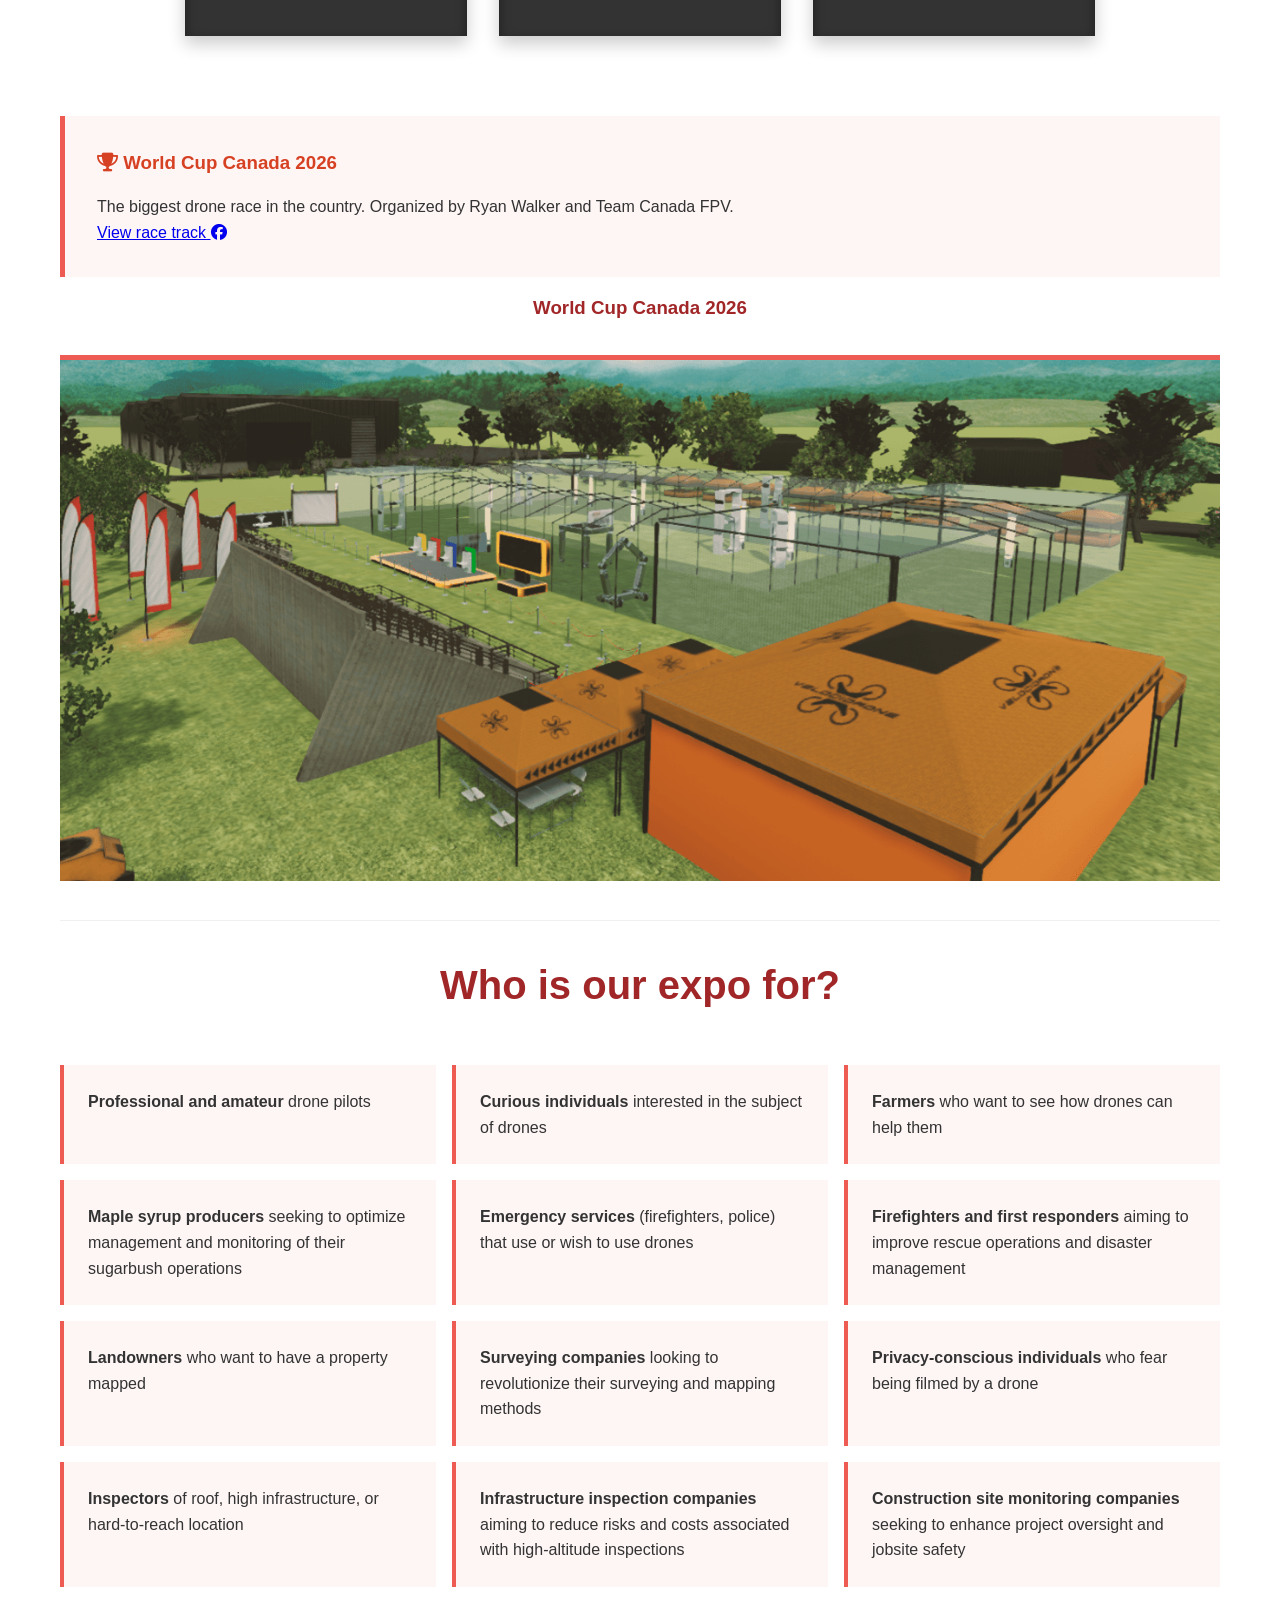
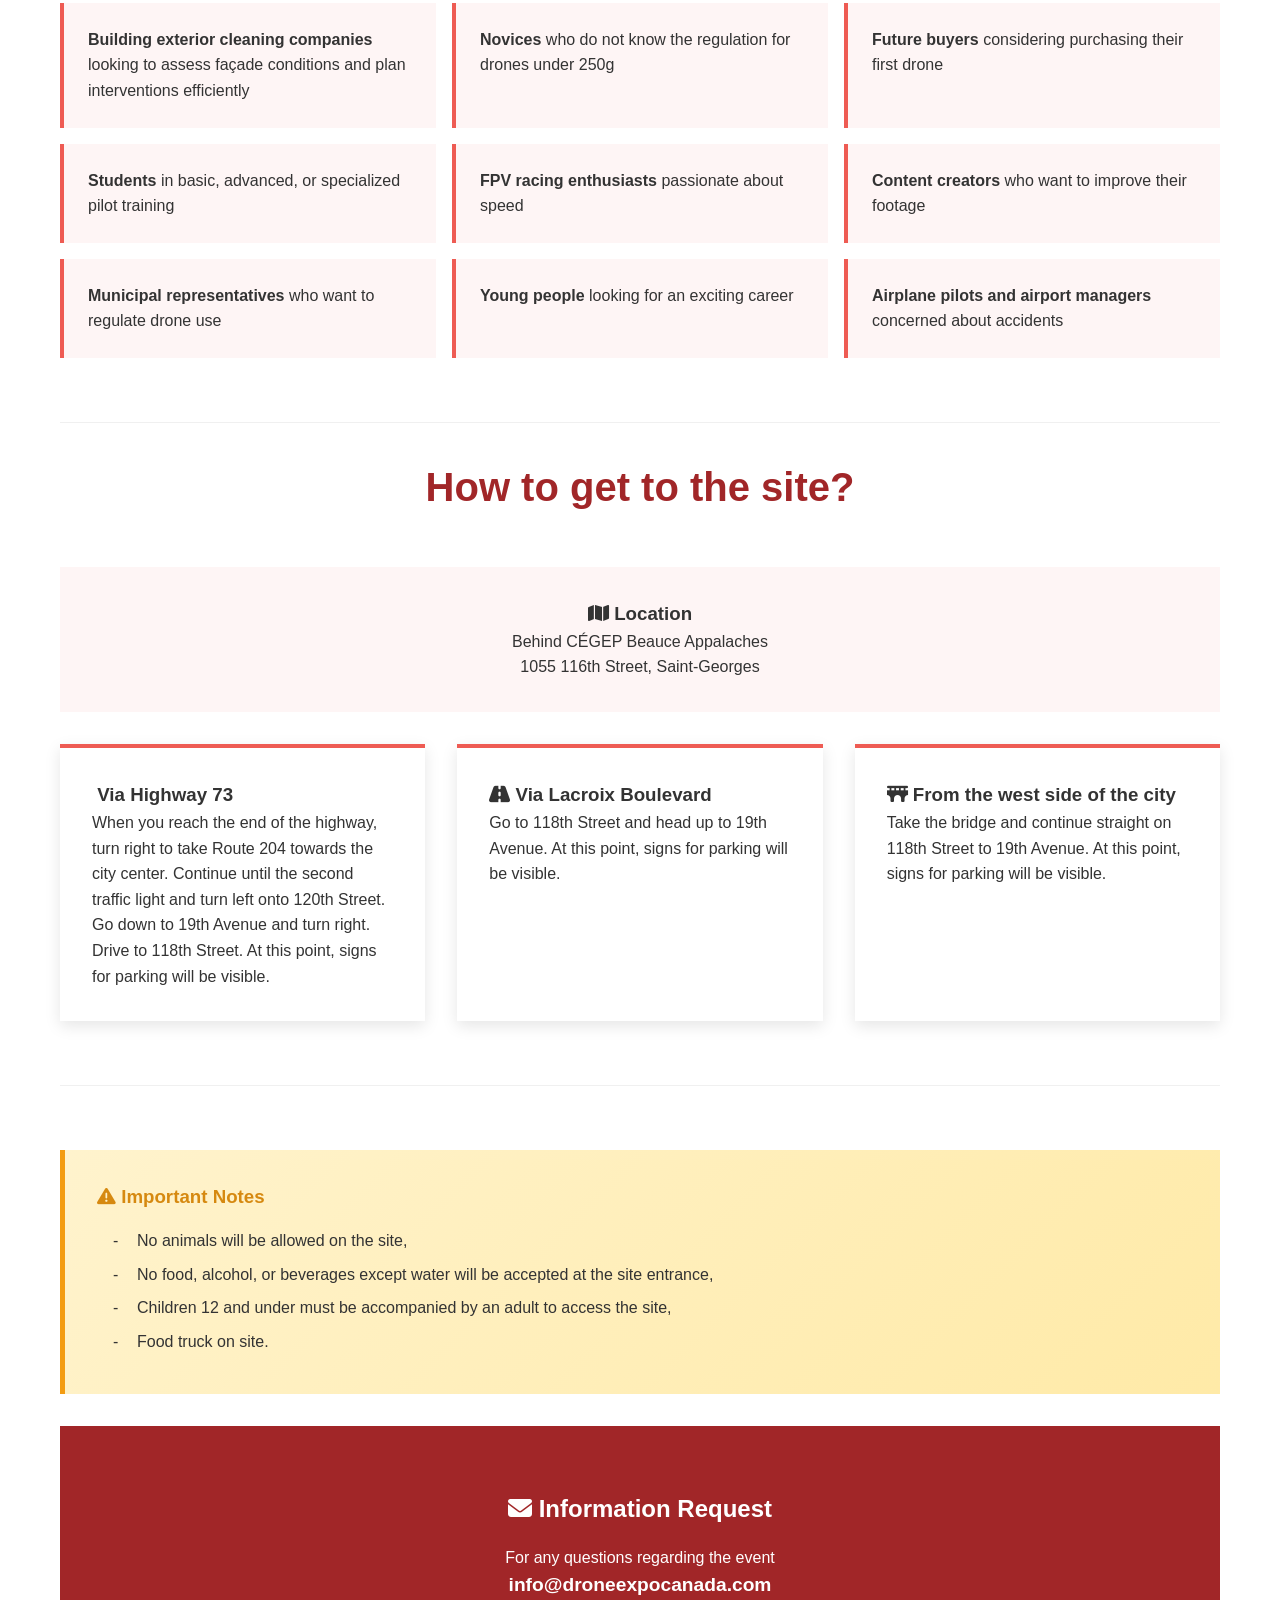
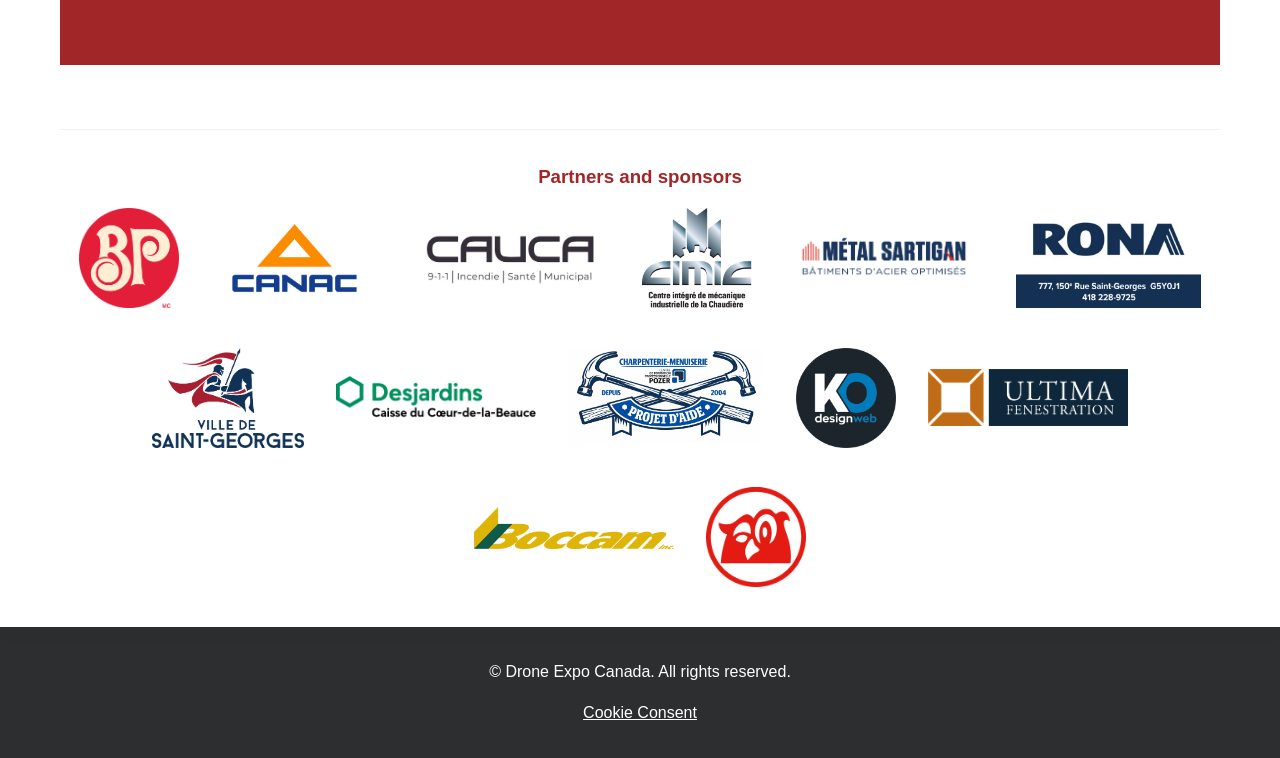
==== commit 5a08a249: "- Added new exhibitors and changed conference presentator text" ====
--- a/en/index.html
+++ b/en/index.html
@@ -196,8 +196,8 @@
                 <div>
                   <h4 lang="fr">1. Erreurs communes des pilotes</h4>
                   <h4 lang="en">1. Common Mistakes Made by Pilots (French translated in English)</h4>
-                  <p lang="fr" class="conference-presenter">Par Jean Lamoureux et la DPAC</p>
-                  <p lang="en" class="conference-presenter">By Jean Lamoureux and the DPAC</p>
+                  <p lang="fr" class="conference-presenter">Jean Lamoureux, Drone-Outaouais</p>
+                  <p lang="en" class="conference-presenter">Jean Lamoureux, Drone-Outaouais</p>
                 </div>
                 <div class="conference-presenter-picture">
                   <img src="/assets/conference/jean_lamoureux.jpg" alt="Jean Lamoureux">
@@ -218,17 +218,17 @@
                     <li>Desirable equipment</li>
                   </ul>
                   <p lang="fr"
-                     class="conference-presenter">Par Sylvain Bourque, inspecteur de la sécurité de l'aviation civile, Transport Canada</p>
+                     class="conference-presenter">Sylvain Bourque, inspecteur de la sécurité de l'aviation civile, Transport Canada</p>
                   <p lang="en"
-                     class="conference-presenter">By Sylvain Bourque, Civil Aviation Security Inspector, Transport Canada</p>
+                     class="conference-presenter">Sylvain Bourque, Civil Aviation Security Inspector, Transport Canada</p>
                 </div>
               </div>
               <div class="conference">
                 <div>
                   <h4 lang="fr">3. Utilisation de drones pour l’inspection</h4>
                   <h4 lang="en">3. Use of Drones for Inspection (French translated in English)</h4>
-                  <p lang="fr" class="conference-presenter">Par Ifeoluwa Olaitan</p>
-                  <p lang="en" class="conference-presenter">By Ifeoluwa Olaitan</p>
+                  <p lang="fr" class="conference-presenter">Ifeoluwa Olaitan, OC Aviation</p>
+                  <p lang="en" class="conference-presenter">Ifeoluwa Olaitan, OC Aviation</p>
                 </div>
               </div>
               <div class="conference">
@@ -236,8 +236,8 @@
                   <h4 lang="fr">4. Les avantages des drones en agriculture et en acériculture</h4>
                   <h4
                     lang="en">4. The Advantages of Drones in Agriculture and Maple Syrup Production (French translated in English)</h4>
-                  <p lang="fr" class="conference-presenter">Par XLKey</p>
-                  <p lang="en" class="conference-presenter">By XLKey</p>
+                  <p lang="fr" class="conference-presenter">Victor Morin, XLKey</p>
+                  <p lang="en" class="conference-presenter">Victor Morin, XLKey</p>
                 </div>
                 <div class="conference-presenter-picture">
                   <img src="/assets/conference/Victor_XLKey.jpeg" alt="Victor">
@@ -247,8 +247,8 @@
                 <div>
                   <h4 lang="fr">5. Les bénéfices des drones pour la sécurité publique</h4>
                   <h4 lang="en">5. The Benefits of Drones for Public Safety (French translated in English)</h4>
-                  <p lang="fr" class="conference-presenter">Par le lieutenant Keven Basque, Sureté du Québec</p>
-                  <p lang="en" class="conference-presenter">By Lieutenant Keven Basque, Sureté du Québec</p>
+                  <p lang="fr" class="conference-presenter">Lieutenant Keven Basque, Sureté du Québec</p>
+                  <p lang="en" class="conference-presenter">Lieutenant Keven Basque, Sureté du Québec</p>
                 </div>
               </div>
               <div class="conference">
@@ -257,40 +257,15 @@
                     lang="fr">6. Bénéfices des drones pour combattre les incendies et pour la recherche et le sauvetage</h4>
                   <h4
                     lang="en">6. Benefits of Drones for Fighting Fires and for Search and Rescue (French translated in English)</h4>
-                  <p lang="fr" class="conference-presenter">Par Frédéric Morin</p>
-                  <p lang="en" class="conference-presenter">By Frédéric Morin</p>
+                  <p lang="fr"
+                     class="conference-presenter">Frédéric Morin, Service des incendies, Ville de Saint-Georges</p>
+                  <p lang="en" class="conference-presenter">Frédéric Morin, Fire department, Saint-Georges City</p>
                 </div>
                 <div class="conference-presenter-picture">
                   <img src="/assets/conference/frederic_morin.jpg" alt="Frédéric Morin">
                 </div>
               </div>
-              <!--
-              <div class="conference">
-                <h4 lang="fr">7. Les drones terrestres et leur utilisation pour le travail</h4>
-                <h4 lang="en">7. Ground Drones and Their Use for Work (French)</h4>
-                <p lang="fr" class="conference-presenter">Par Inspecvision et Tesselate Robotics</p>
-                <p lang="en" class="conference-presenter">By Inspecvision and Tesselate Robotics</p>
-                <i class="fas fa-toolbox"></i>
-              </div>
-              -->
-              <!--
-              <div class="conference">
-                <h4 lang="fr">8. Utilisation des drones par les forces armées canadiennes</h4>
-                <h4 lang="en">8. Use of Drones by the Canadian Armed Forces (French)</h4>
-                <i class="fas fa-jet-fighter"></i>
-              </div>
-              -->
-            </div>
-
-            <!--
-            <div class="conference-animator">
-              <div class="animator-img"></div>
-              <div class="animator-name">
-                <div>Animateur de la journée</div>
-                <div>Monsieur Hugues Drouin</div>
-              </div>
-            </div>
-            -->
+            </div>
           </div>
 
           <div style="margin-top: 3rem;">
@@ -342,7 +317,7 @@
               </div>
 
               <div class="exhibitor">
-                <img src="/assets/exhibitors/Drone network.png" alt="Drone network">
+                <img src="/assets/exhibitors/Black%20on%20Transparent%20Drone%20Outaouais.png" alt="Drone Outaouais">
               </div>
 
               <div class="exhibitor">
@@ -367,6 +342,14 @@
 
               <div class="exhibitor">
                 <img src="/assets/exhibitors/dronenetwork.jfif" alt="Drone Network">
+              </div>
+
+              <div class="exhibitor">
+                <img src="/assets/exhibitors/logo-sq-couleur.jpg" alt="SQ">
+              </div>
+
+              <div class="exhibitor">
+                <img src="/assets/exhibitors/transportcanada.jfif" alt="Transport Canada">
               </div>
             </div>
           </div>
